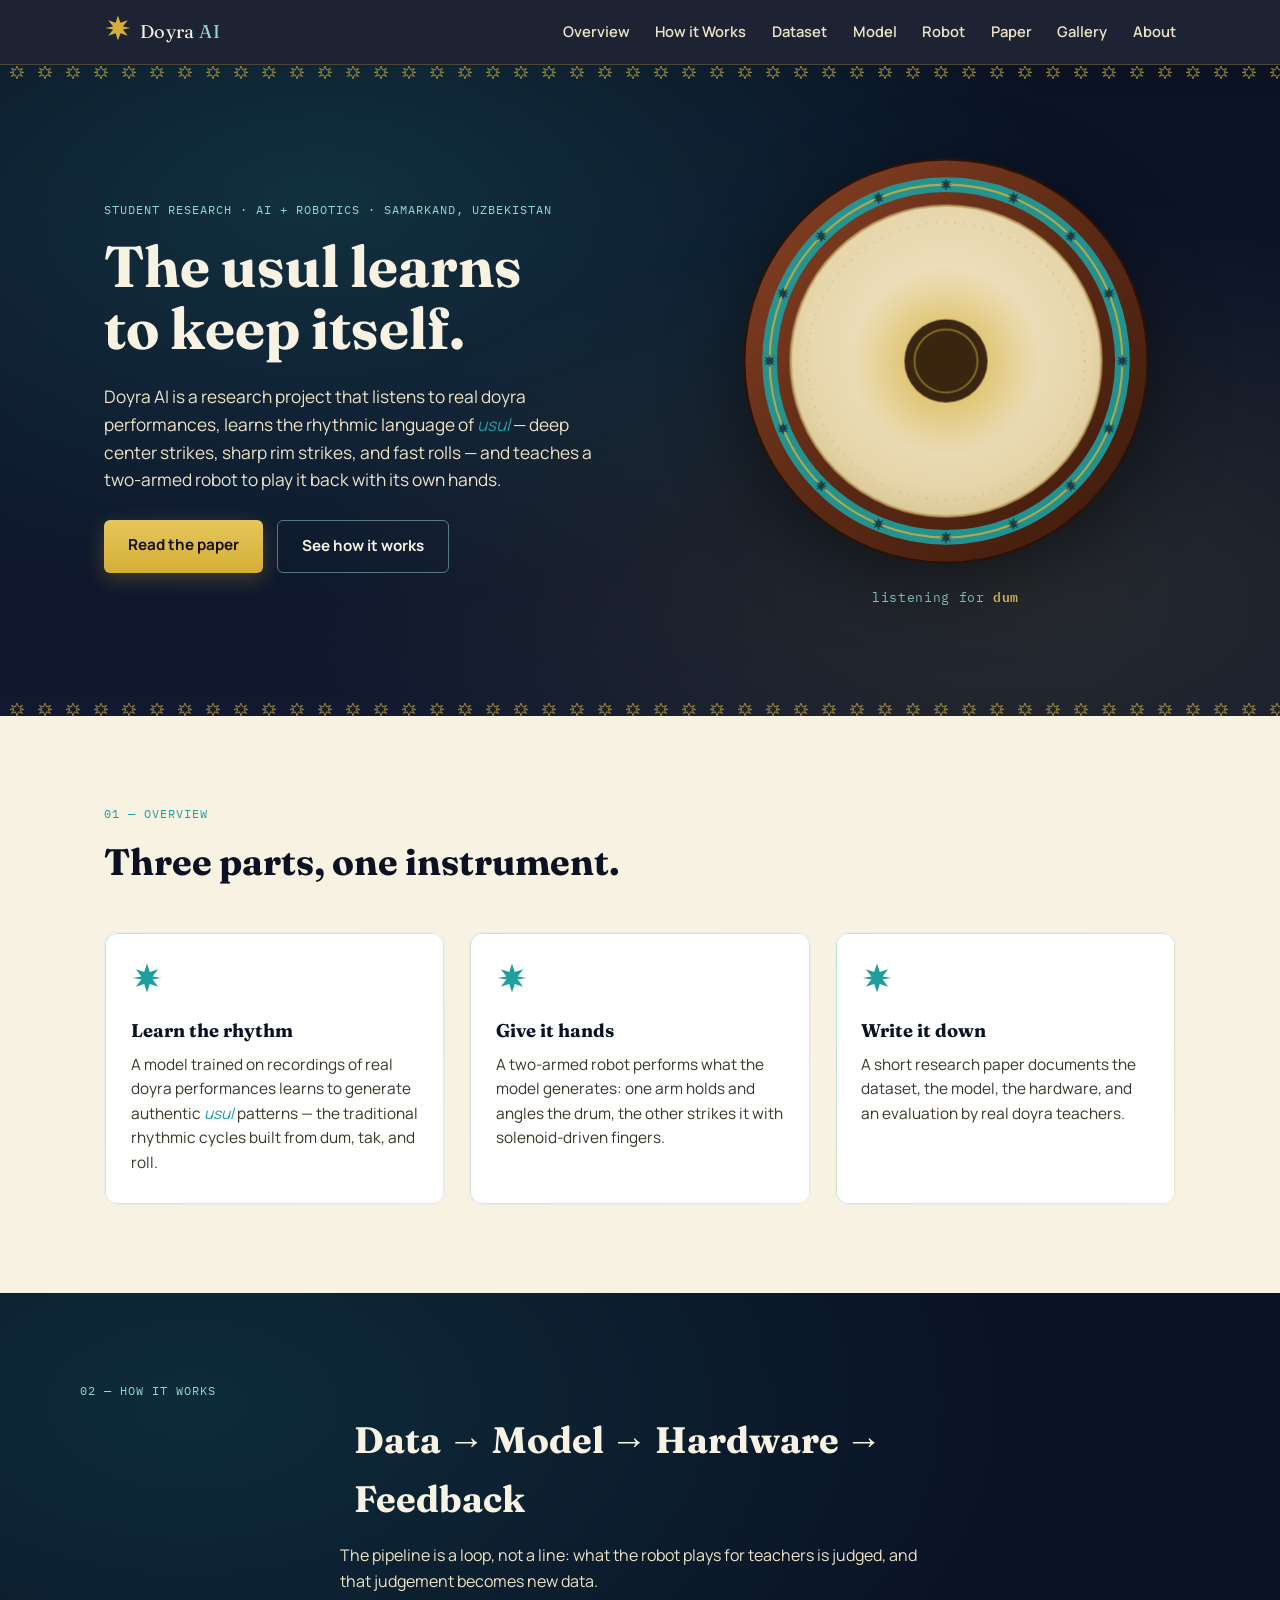
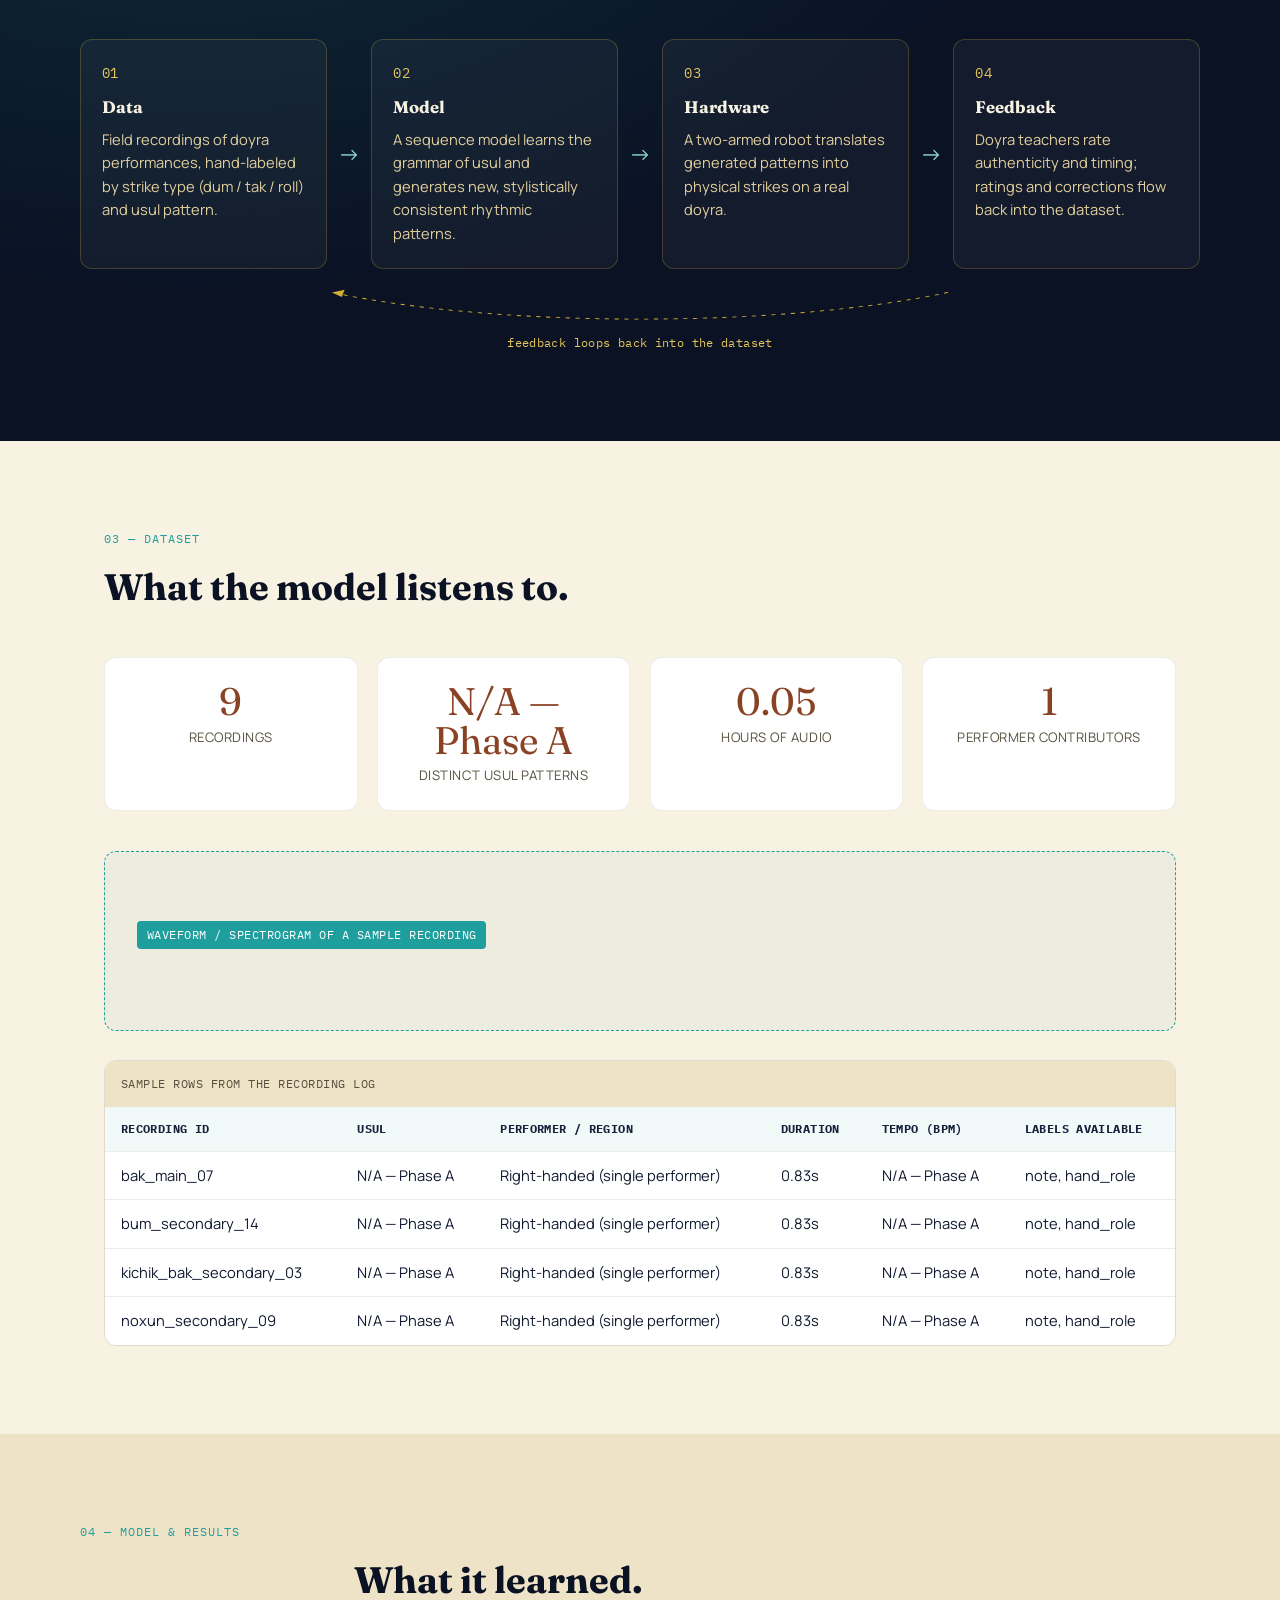
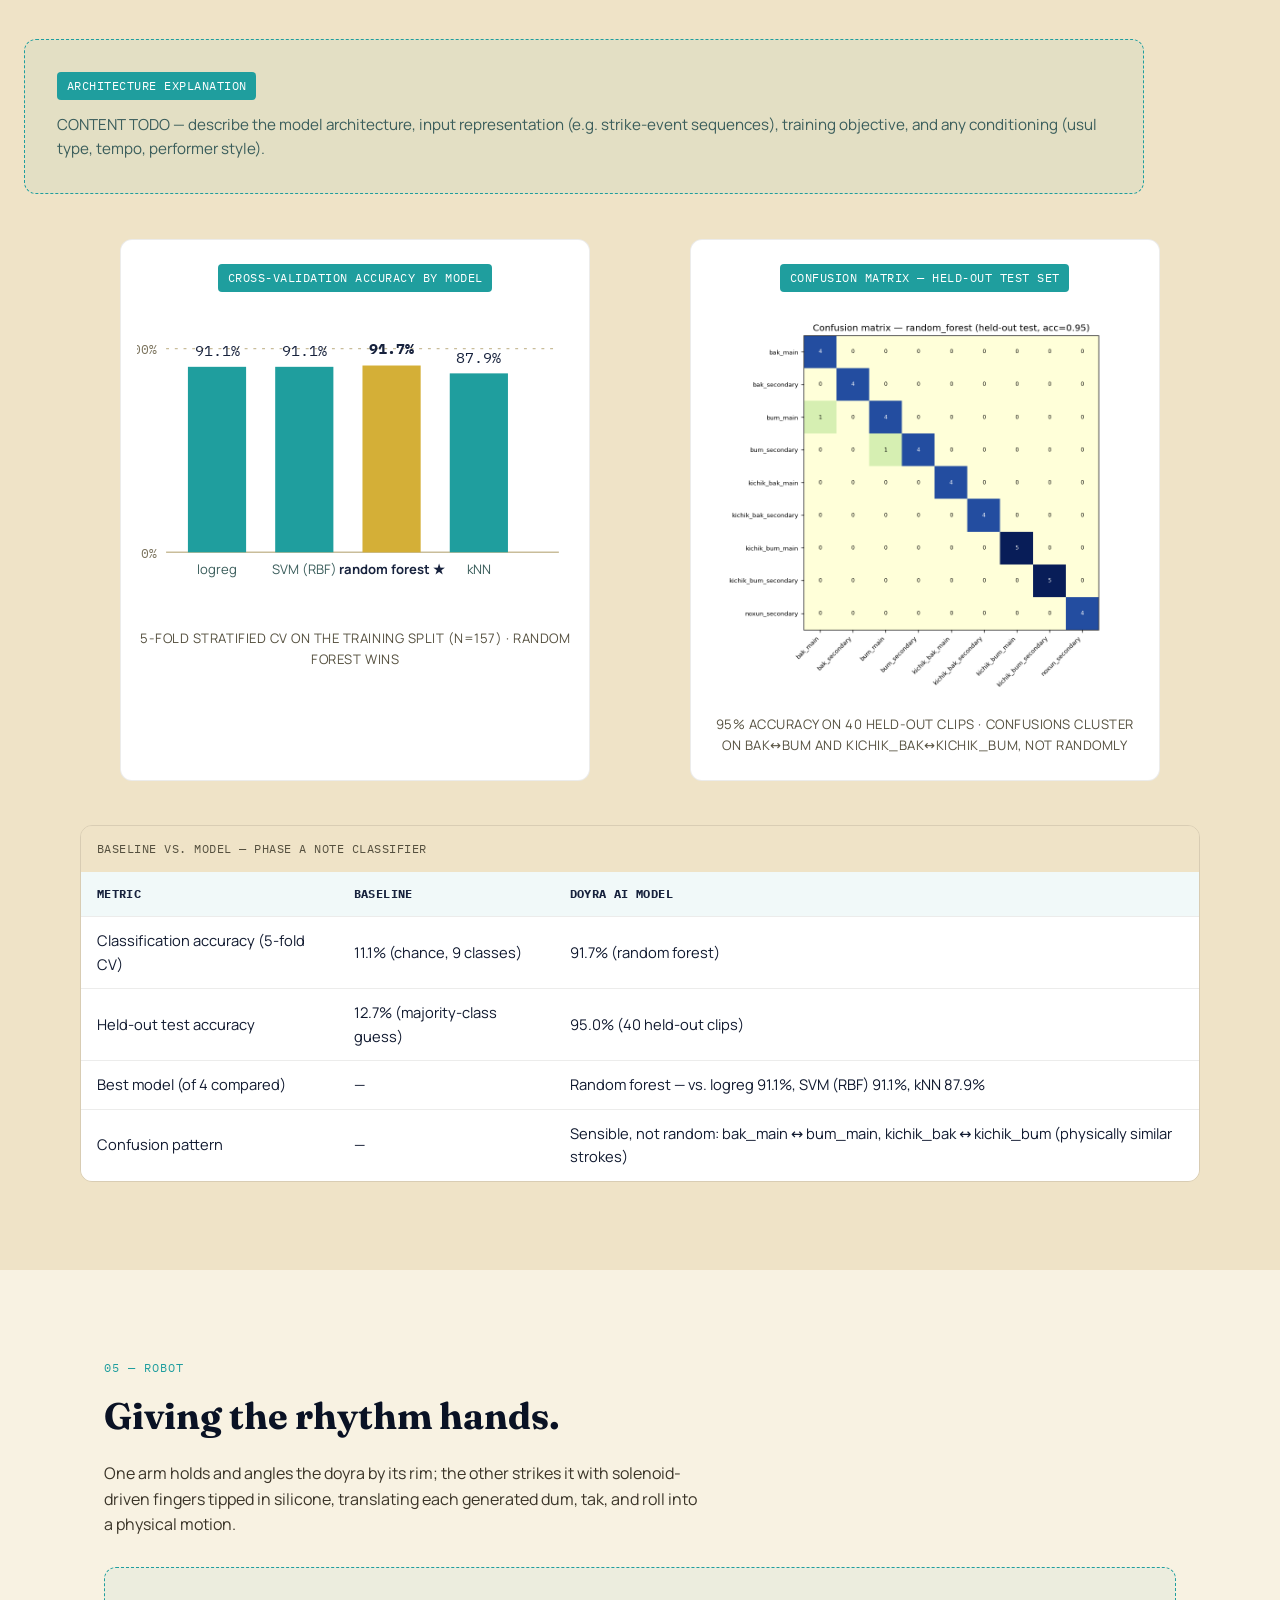
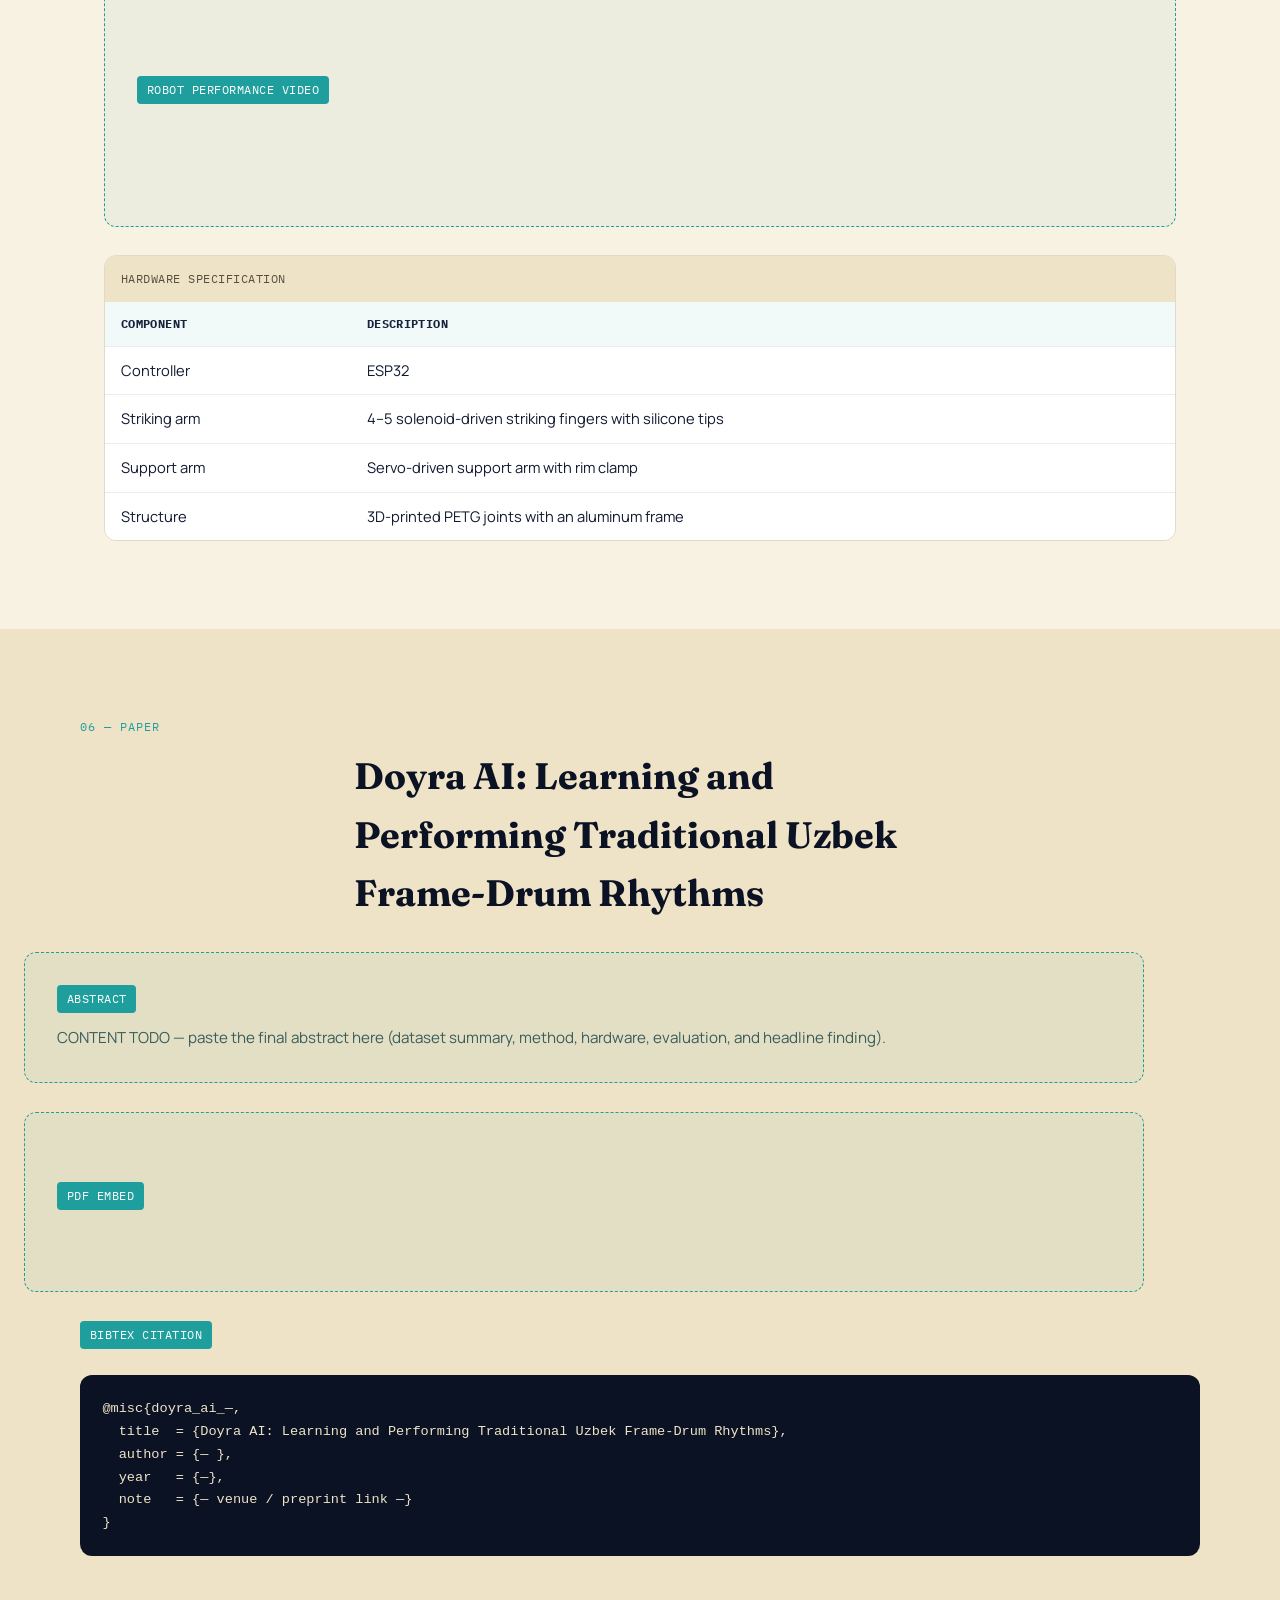
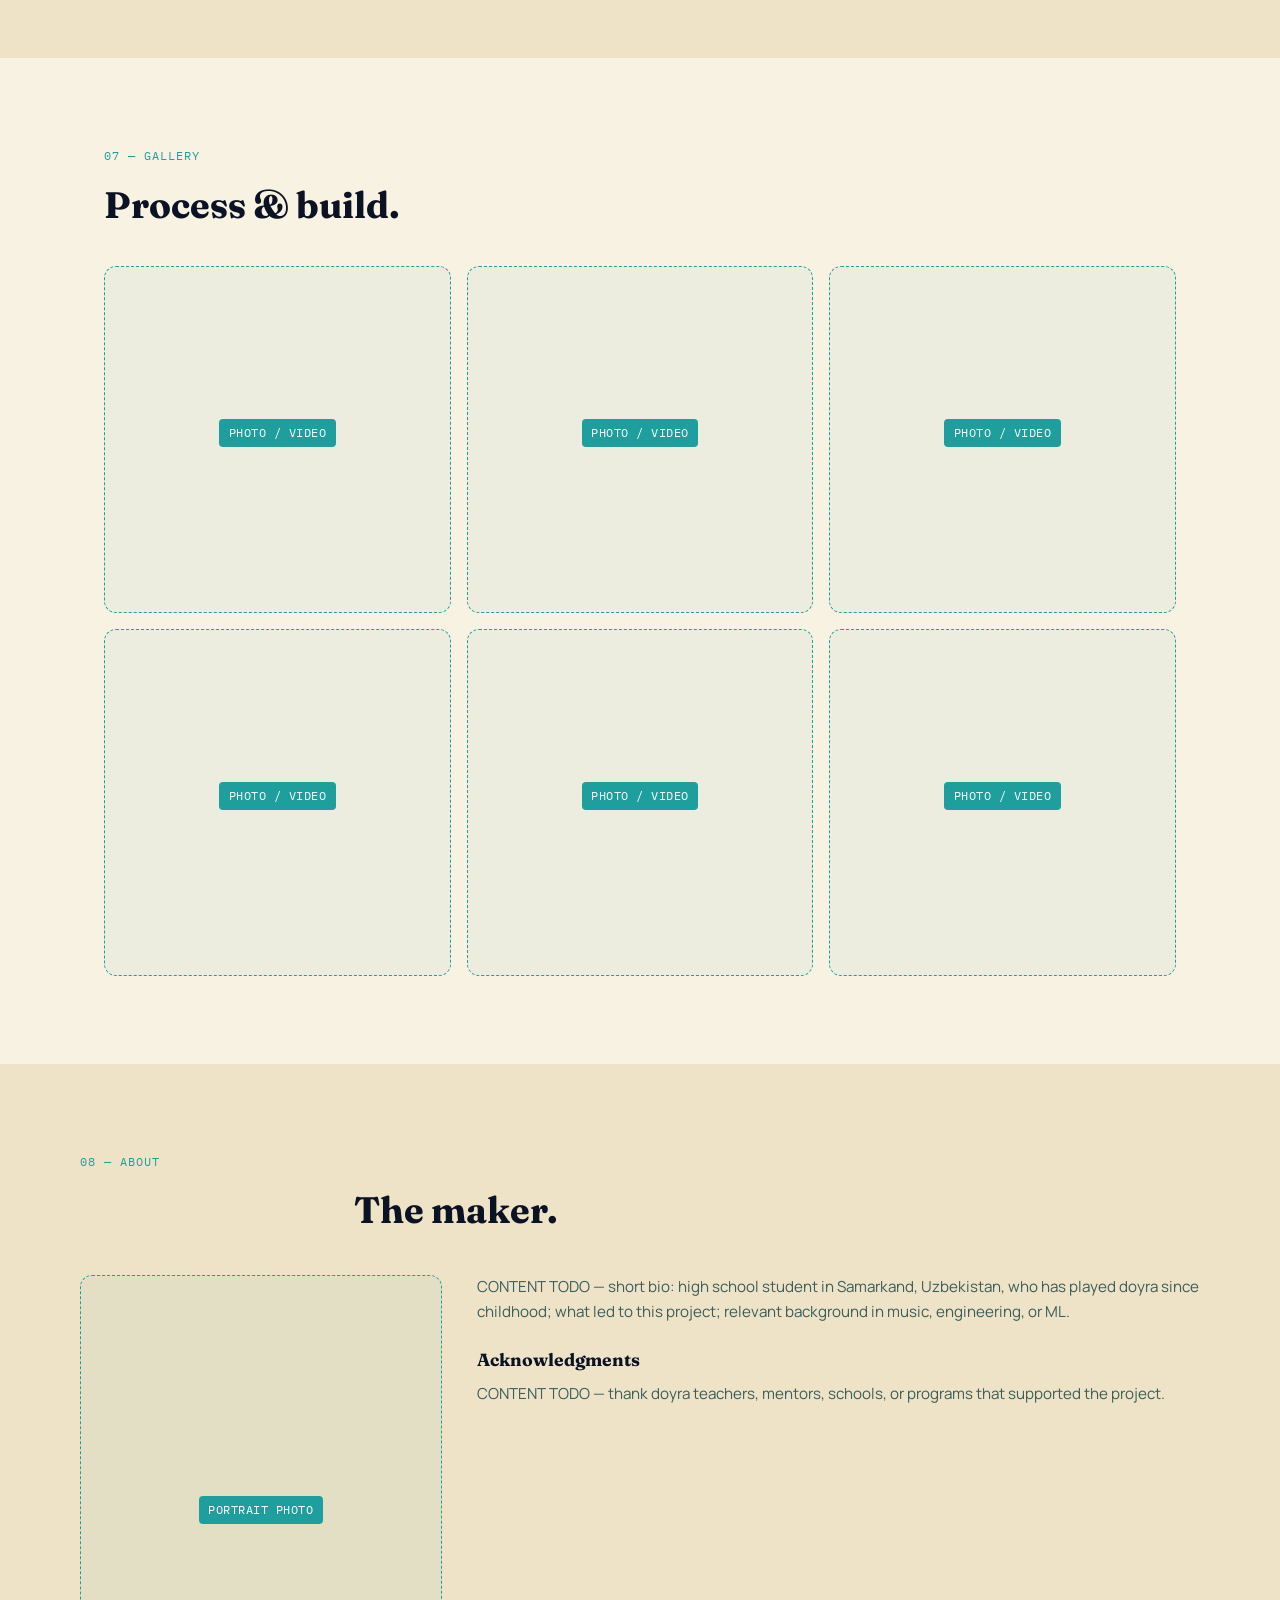
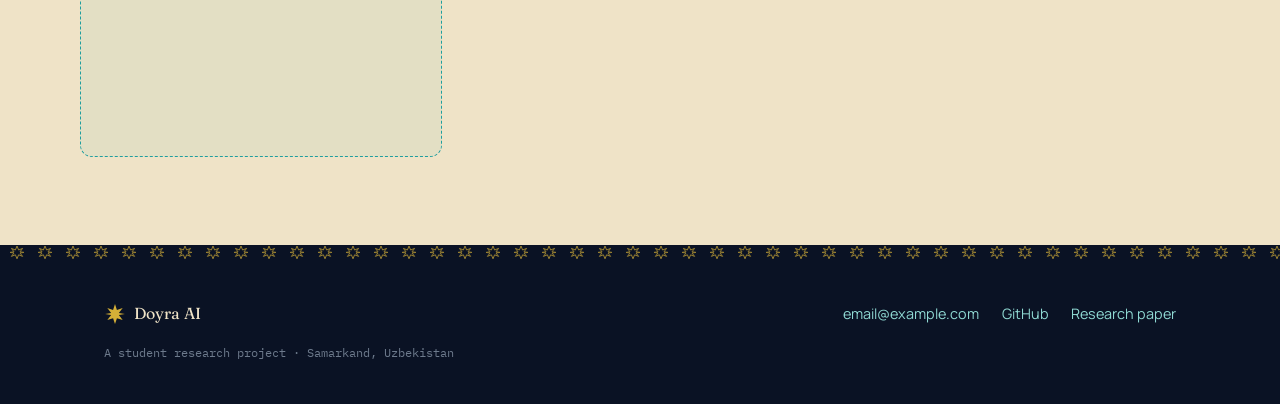
==== doyra-ai-site/index.html @ 79870bc4 "Initial commit: Phase A dataset and model" ====
<!DOCTYPE html>
<html lang="en">
<head>
<meta charset="UTF-8">
<meta name="viewport" content="width=device-width, initial-scale=1.0">
<title>Doyra AI — Learning, Performing, and Documenting the Usul</title>
<meta name="description" content="Doyra AI: a student research project teaching a machine to generate authentic Uzbek doyra rhythms, and a two-armed robot to perform them.">

<link rel="preconnect" href="https://fonts.googleapis.com">
<link rel="preconnect" href="https://fonts.gstatic.com" crossorigin>
<link href="https://fonts.googleapis.com/css2?family=Fraunces:ital,opsz,wght@0,9..144,400;0,9..144,500;0,9..144,600;0,9..144,700;1,9..144,500&family=Manrope:wght@400;500;600;700;800&family=IBM+Plex+Mono:wght@400;500&display=swap" rel="stylesheet">

<link rel="stylesheet" href="style.css">
</head>
<body>

<!-- ============================== NAV ============================== -->
<header class="site-nav" id="site-nav">
  <div class="nav-inner">
    <a class="nav-brand" href="#top">
      <span class="brand-mark" aria-hidden="true">
        <svg viewBox="0 0 40 40" width="28" height="28">
          <use href="#star-glyph"></use>
        </svg>
      </span>
      <span class="brand-word">Doyra <em>AI</em></span>
    </a>

    <button class="nav-toggle" id="nav-toggle" aria-expanded="false" aria-controls="nav-links" aria-label="Toggle menu">
      <span></span><span></span><span></span>
    </button>

    <nav class="nav-links" id="nav-links">
      <a href="#overview">Overview</a>
      <a href="#pipeline">How it Works</a>
      <a href="#dataset">Dataset</a>
      <a href="#model">Model</a>
      <a href="#robot">Robot</a>
      <a href="#paper">Paper</a>
      <a href="#gallery">Gallery</a>
      <a href="#about">About</a>
    </nav>
  </div>
</header>

<!-- Reusable SVG defs: 8-pointed star glyph used throughout as ornament -->
<svg width="0" height="0" style="position:absolute" aria-hidden="true">
  <defs>
    <g id="star-glyph">
      <path d="M20 2 L23.5 12.5 L34 9 L27 18 L38 20 L27 22 L34 31 L23.5 27.5 L20 38 L16.5 27.5 L6 31 L13 22 L2 20 L13 18 L6 9 L16.5 12.5 Z"/>
    </g>
  </defs>
</svg>

<main id="top">

  <!-- ============================== HERO ============================== -->
  <section class="hero" id="hero">
    <div class="tile-band tile-band--top" aria-hidden="true"></div>
    <div class="hero-inner">
      <div class="hero-copy">
        <p class="eyebrow">Student research · AI + Robotics · Samarkand, Uzbekistan</p>
        <h1 class="hero-title">The usul learns to&nbsp;keep&nbsp;itself.</h1>
        <p class="hero-lede">
          Doyra AI is a research project that listens to real doyra performances,
          learns the rhythmic language of <em>usul</em> — deep center strikes,
          sharp rim strikes, and fast rolls — and teaches a two-armed robot to
          play it back with its own hands.
        </p>
        <div class="hero-ctas">
          <a class="btn btn--gold" href="#paper">Read the paper</a>
          <a class="btn btn--ghost" href="#pipeline">See how it works</a>
        </div>
      </div>

      <div class="hero-visual" aria-hidden="true">
        <!-- ================= SIGNATURE ELEMENT ================= -->
        <!-- Animated top-down doyra: rotating star ring + irregular
             dum-tak-tak heartbeat pulse driven by script.js -->
        <svg id="doyra-svg" viewBox="0 0 400 400" role="img" aria-label="Animated illustration of a doyra drum">
          <defs>
            <radialGradient id="membraneGrad" cx="50%" cy="45%" r="65%">
              <stop offset="0%" stop-color="#f4e9cf"/>
              <stop offset="70%" stop-color="#e7d6ab"/>
              <stop offset="100%" stop-color="#d3bd85"/>
            </radialGradient>
            <linearGradient id="rimGrad" x1="0%" y1="0%" x2="100%" y2="100%">
              <stop offset="0%" stop-color="#8a4224"/>
              <stop offset="50%" stop-color="#5c2a15"/>
              <stop offset="100%" stop-color="#3c1a0c"/>
            </linearGradient>
            <radialGradient id="pulseGrad" cx="50%" cy="50%" r="50%">
              <stop offset="0%" stop-color="#d4af37" stop-opacity="0.95"/>
              <stop offset="100%" stop-color="#d4af37" stop-opacity="0"/>
            </radialGradient>
          </defs>

          <!-- outer wood rim -->
          <circle cx="200" cy="200" r="192" fill="url(#rimGrad)"/>
          <circle cx="200" cy="200" r="192" fill="none" stroke="#2a1208" stroke-width="2"/>

          <!-- rotating ornament ring (8-pointed star tiles) -->
          <g id="ornament-ring" transform-origin="200 200">
            <circle cx="200" cy="200" r="168" fill="none" stroke="#1f9e9e" stroke-width="14" opacity="0.9"/>
            <circle cx="200" cy="200" r="168" fill="none" stroke="#d4af37" stroke-width="2" opacity="0.8"/>
            <g fill="#0f2b3a" opacity="0.85">
              <!-- 16 small stars distributed around the ring, generated by hand-placed rotations -->
              <g id="ring-stars"></g>
            </g>
          </g>

          <!-- parchment membrane -->
          <circle cx="200" cy="200" r="148" fill="url(#membraneGrad)" stroke="#b99a5e" stroke-width="2"/>
          <!-- lacing suggestion -->
          <g stroke="#b99a5e" stroke-width="1.5" opacity="0.55">
            <circle cx="200" cy="200" r="148" fill="none" stroke-dasharray="2 10"/>
            <circle cx="200" cy="200" r="132" fill="none" stroke-dasharray="1 8"/>
          </g>

          <!-- ripple layer: JS appends/animates circles here on strong beats -->
          <g id="ripple-layer"></g>

          <!-- center strike zone ("dum") -->
          <circle id="pulse-glow" cx="200" cy="200" r="60" fill="url(#pulseGrad)"/>
          <circle id="pulse-core" cx="200" cy="200" r="30" fill="#241005" opacity="0.88"/>
          <circle cx="200" cy="200" r="30" fill="none" stroke="#d4af37" stroke-width="1.5" opacity="0.6"/>
        </svg>
        <p class="hero-visual-caption">listening for <span id="beat-label">dum</span></p>
      </div>
    </div>
    <div class="tile-band tile-band--bottom" aria-hidden="true"></div>
  </section>

  <!-- ============================== OVERVIEW ============================== -->
  <section class="section" id="overview">
    <p class="section-eyebrow">01 — Overview</p>
    <h2 class="section-title">Three parts, one instrument.</h2>
    <div class="overview-grid">
      <article class="overview-card">
        <svg class="card-star" viewBox="0 0 40 40" width="32" height="32"><use href="#star-glyph"></use></svg>
        <h3>Learn the rhythm</h3>
        <p>A model trained on recordings of real doyra performances learns to
          generate authentic <em>usul</em> patterns — the traditional rhythmic
          cycles built from dum, tak, and roll.</p>
      </article>
      <article class="overview-card">
        <svg class="card-star" viewBox="0 0 40 40" width="32" height="32"><use href="#star-glyph"></use></svg>
        <h3>Give it hands</h3>
        <p>A two-armed robot performs what the model generates: one arm holds
          and angles the drum, the other strikes it with solenoid-driven
          fingers.</p>
      </article>
      <article class="overview-card">
        <svg class="card-star" viewBox="0 0 40 40" width="32" height="32"><use href="#star-glyph"></use></svg>
        <h3>Write it down</h3>
        <p>A short research paper documents the dataset, the model, the
          hardware, and an evaluation by real doyra teachers.</p>
      </article>
    </div>
  </section>

  <!-- ============================== PIPELINE ============================== -->
  <section class="section section--dark" id="pipeline">
    <p class="section-eyebrow section-eyebrow--light">02 — How it works</p>
    <h2 class="section-title section-title--light">Data → Model → Hardware → Feedback</h2>
    <p class="section-lede section-lede--light">
      The pipeline is a loop, not a line: what the robot plays for teachers
      is judged, and that judgement becomes new data.
    </p>

    <div class="pipeline" role="list">
      <div class="pipeline-step" role="listitem">
        <div class="pipeline-node">01</div>
        <h3>Data</h3>
        <p>Field recordings of doyra performances, hand-labeled by strike
          type (dum / tak / roll) and usul pattern.</p>
      </div>
      <div class="pipeline-arrow" aria-hidden="true">→</div>
      <div class="pipeline-step" role="listitem">
        <div class="pipeline-node">02</div>
        <h3>Model</h3>
        <p>A sequence model learns the grammar of usul and generates new,
          stylistically consistent rhythmic patterns.</p>
      </div>
      <div class="pipeline-arrow" aria-hidden="true">→</div>
      <div class="pipeline-step" role="listitem">
        <div class="pipeline-node">03</div>
        <h3>Hardware</h3>
        <p>A two-armed robot translates generated patterns into physical
          strikes on a real doyra.</p>
      </div>
      <div class="pipeline-arrow" aria-hidden="true">→</div>
      <div class="pipeline-step" role="listitem">
        <div class="pipeline-node">04</div>
        <h3>Feedback</h3>
        <p>Doyra teachers rate authenticity and timing; ratings and
          corrections flow back into the dataset.</p>
      </div>
    </div>
    <div class="pipeline-loop" aria-hidden="true">
      <svg viewBox="0 0 1000 90" preserveAspectRatio="none">
        <path d="M 940 10 C 700 90, 300 90, 60 10" fill="none" stroke="#d4af37" stroke-width="2" stroke-dasharray="6 8"/>
        <polygon points="60,10 78,4 74,20" fill="#d4af37"/>
      </svg>
      <span class="pipeline-loop-label">feedback loops back into the dataset</span>
    </div>
  </section>

  <!-- ============================== DATASET ============================== -->
  <section class="section" id="dataset">
    <p class="section-eyebrow">03 — Dataset</p>
    <h2 class="section-title">What the model listens to.</h2>

    <div class="stat-grid">
      <div class="stat-card">
        <span class="stat-num">9</span>
        <span class="stat-label">recordings</span>
      </div>
      <div class="stat-card">
        <span class="stat-num">N/A — Phase A</span>
        <span class="stat-label">distinct usul patterns</span>
      </div>
      <div class="stat-card">
        <span class="stat-num">0.05</span>
        <span class="stat-label">hours of audio</span>
      </div>
      <div class="stat-card">
        <span class="stat-num">1</span>
        <span class="stat-label">performer contributors</span>
      </div>
    </div>

    <div class="placeholder placeholder--tall">
      <span class="placeholder-label">Waveform / spectrogram of a sample recording</span>
      <!-- CONTENT TODO: drop in a real waveform or spectrogram image/SVG here -->
    </div>

    <div class="table-wrap">
      <table>
        <caption>Sample rows from the recording log</caption>
        <thead>
          <tr>
            <th>Recording ID</th>
            <th>Usul</th>
            <th>Performer / region</th>
            <th>Duration</th>
            <th>Tempo (BPM)</th>
            <th>Labels available</th>
          </tr>
        </thead>
        <tbody id="datasetTableBody">
          <tr><td>bak_main_07</td><td>N/A — Phase A</td><td>Right-handed (single performer)</td><td>0.83s</td><td>N/A — Phase A</td><td>note, hand_role</td></tr>
          <tr><td>bum_secondary_14</td><td>N/A — Phase A</td><td>Right-handed (single performer)</td><td>0.83s</td><td>N/A — Phase A</td><td>note, hand_role</td></tr>
          <tr><td>kichik_bak_secondary_03</td><td>N/A — Phase A</td><td>Right-handed (single performer)</td><td>0.83s</td><td>N/A — Phase A</td><td>note, hand_role</td></tr>
          <tr><td>noxun_secondary_09</td><td>N/A — Phase A</td><td>Right-handed (single performer)</td><td>0.83s</td><td>N/A — Phase A</td><td>note, hand_role</td></tr>
        </tbody>
      </table>
    </div>
  </section>

  <!-- ============================== MODEL & RESULTS ============================== -->
  <section class="section section--tint" id="model">
    <p class="section-eyebrow">04 — Model &amp; Results</p>
    <h2 class="section-title">What it learned.</h2>

    <div class="placeholder">
      <span class="placeholder-label">Architecture explanation</span>
      <p class="placeholder-sub">CONTENT TODO — describe the model architecture, input representation (e.g. strike-event sequences), training objective, and any conditioning (usul type, tempo, performer style).</p>
    </div>

    <div class="chart-grid">
      <figure class="stat-card">
        <span class="placeholder-label">Cross-validation accuracy by model</span>
        <svg viewBox="0 0 300 210" width="100%" role="img" aria-label="Bar chart: 5-fold cross-validation accuracy — logistic regression 91.1%, SVM RBF 91.1%, random forest 91.7%, kNN 87.9%">
          <line x1="20" y1="170" x2="290" y2="170" stroke="#c9bd9a" stroke-width="1"/>
          <line x1="20" y1="30" x2="290" y2="30" stroke="#c9bd9a" stroke-width="1" stroke-dasharray="2 4"/>
          <text x="14" y="174" font-family="IBM Plex Mono, monospace" font-size="9" fill="#7a725c" text-anchor="end">0%</text>
          <text x="14" y="34" font-family="IBM Plex Mono, monospace" font-size="9" fill="#7a725c" text-anchor="end">100%</text>

          <rect x="35" y="42.5" width="40" height="127.5" fill="#1f9e9e"/>
          <text x="55" y="35" font-family="IBM Plex Mono, monospace" font-size="10" fill="#17223d" text-anchor="middle">91.1%</text>
          <text x="55" y="185" font-family="Manrope, sans-serif" font-size="9" fill="#3a5d5b" text-anchor="middle">logreg</text>

          <rect x="95" y="42.5" width="40" height="127.5" fill="#1f9e9e"/>
          <text x="115" y="35" font-family="IBM Plex Mono, monospace" font-size="10" fill="#17223d" text-anchor="middle">91.1%</text>
          <text x="115" y="185" font-family="Manrope, sans-serif" font-size="9" fill="#3a5d5b" text-anchor="middle">SVM (RBF)</text>

          <rect x="155" y="41.6" width="40" height="128.4" fill="#d4af37"/>
          <text x="175" y="34" font-family="IBM Plex Mono, monospace" font-size="10" font-weight="700" fill="#17223d" text-anchor="middle">91.7%</text>
          <text x="175" y="185" font-family="Manrope, sans-serif" font-size="9" font-weight="700" fill="#17223d" text-anchor="middle">random forest ★</text>

          <rect x="215" y="47.0" width="40" height="123.0" fill="#1f9e9e"/>
          <text x="235" y="40" font-family="IBM Plex Mono, monospace" font-size="10" fill="#17223d" text-anchor="middle">87.9%</text>
          <text x="235" y="185" font-family="Manrope, sans-serif" font-size="9" fill="#3a5d5b" text-anchor="middle">kNN</text>
        </svg>
        <figcaption class="stat-label" style="margin-top:0.6rem;">5-fold stratified CV on the training split (n=157) · random forest wins</figcaption>
      </figure>
      <figure class="stat-card">
        <span class="placeholder-label">Confusion matrix — held-out test set</span>
        <img src="assets/confusion_matrix.png" alt="Confusion matrix for the random forest classifier across all 9 note/hand-role classes" style="max-width:100%; height:auto; border-radius: var(--radius-sm); margin-top:0.6rem;">
        <figcaption class="stat-label" style="margin-top:0.6rem;">95% accuracy on 40 held-out clips · confusions cluster on bak↔bum and kichik_bak↔kichik_bum, not randomly</figcaption>
      </figure>
    </div>

    <div class="table-wrap">
      <table>
        <caption>Baseline vs. model — Phase A note classifier</caption>
        <thead>
          <tr>
            <th>Metric</th>
            <th>Baseline</th>
            <th>Doyra AI model</th>
          </tr>
        </thead>
        <tbody>
          <tr><td>Classification accuracy (5-fold CV)</td><td>11.1% (chance, 9 classes)</td><td>91.7% (random forest)</td></tr>
          <tr><td>Held-out test accuracy</td><td>12.7% (majority-class guess)</td><td>95.0% (40 held-out clips)</td></tr>
          <tr><td>Best model (of 4 compared)</td><td>—</td><td>Random forest — vs. logreg 91.1%, SVM (RBF) 91.1%, kNN 87.9%</td></tr>
          <tr><td>Confusion pattern</td><td>—</td><td>Sensible, not random: bak_main ↔ bum_main, kichik_bak ↔ kichik_bum (physically similar strokes)</td></tr>
        </tbody>
      </table>
    </div>
  </section>

  <!-- ============================== ROBOT ============================== -->
  <section class="section" id="robot">
    <p class="section-eyebrow">05 — Robot</p>
    <h2 class="section-title">Giving the rhythm hands.</h2>
    <p class="section-lede">
      One arm holds and angles the doyra by its rim; the other strikes it
      with solenoid-driven fingers tipped in silicone, translating each
      generated dum, tak, and roll into a physical motion.
    </p>

    <div class="placeholder placeholder--video">
      <span class="placeholder-label">Robot performance video</span>
      <!-- CONTENT TODO: embed real video here, e.g. <video controls src="..."></video> -->
    </div>

    <div class="table-wrap">
      <table>
        <caption>Hardware specification</caption>
        <thead>
          <tr>
            <th>Component</th>
            <th>Description</th>
          </tr>
        </thead>
        <tbody>
          <tr><td>Controller</td><td>ESP32</td></tr>
          <tr><td>Striking arm</td><td>4–5 solenoid-driven striking fingers with silicone tips</td></tr>
          <tr><td>Support arm</td><td>Servo-driven support arm with rim clamp</td></tr>
          <tr><td>Structure</td><td>3D-printed PETG joints with an aluminum frame</td></tr>
          <!-- CONTENT TODO: add rows for power supply, sensors, firmware/timing details, etc. as the build is finalized -->
        </tbody>
      </table>
    </div>
  </section>

  <!-- ============================== PAPER ============================== -->
  <section class="section section--tint" id="paper">
    <p class="section-eyebrow">06 — Paper</p>
    <!-- CONTENT TODO: confirm final paper title -->
    <h2 class="section-title">Doyra AI: Learning and Performing Traditional Uzbek Frame-Drum Rhythms</h2>

    <div class="placeholder">
      <span class="placeholder-label">Abstract</span>
      <p class="placeholder-sub">CONTENT TODO — paste the final abstract here (dataset summary, method, hardware, evaluation, and headline finding).</p>
    </div>

    <div class="placeholder placeholder--tall">
      <span class="placeholder-label">PDF embed</span>
      <!-- CONTENT TODO: replace with e.g. <embed src="paper.pdf" type="application/pdf" width="100%" height="600"> -->
    </div>

    <div class="bibtex-block">
      <span class="placeholder-label">BibTeX citation</span>
      <pre><code>@misc{doyra_ai_—,
  title  = {Doyra AI: Learning and Performing Traditional Uzbek Frame-Drum Rhythms},
  author = {— },
  year   = {—},
  note   = {— venue / preprint link —}
}</code></pre>
      <!-- CONTENT TODO: fill in author, year, and venue once finalized -->
    </div>
  </section>

  <!-- ============================== GALLERY ============================== -->
  <section class="section" id="gallery">
    <p class="section-eyebrow">07 — Gallery</p>
    <h2 class="section-title">Process &amp; build.</h2>
    <div class="gallery-grid">
      <!-- CONTENT TODO: replace each tile below with a real photo or video -->
      <div class="placeholder placeholder--square"><span class="placeholder-label">Photo / video</span></div>
      <div class="placeholder placeholder--square"><span class="placeholder-label">Photo / video</span></div>
      <div class="placeholder placeholder--square"><span class="placeholder-label">Photo / video</span></div>
      <div class="placeholder placeholder--square"><span class="placeholder-label">Photo / video</span></div>
      <div class="placeholder placeholder--square"><span class="placeholder-label">Photo / video</span></div>
      <div class="placeholder placeholder--square"><span class="placeholder-label">Photo / video</span></div>
    </div>
  </section>

  <!-- ============================== ABOUT ============================== -->
  <section class="section section--tint" id="about">
    <p class="section-eyebrow">08 — About</p>
    <h2 class="section-title">The maker.</h2>
    <div class="about-grid">
      <div class="placeholder placeholder--portrait">
        <span class="placeholder-label">Portrait photo</span>
      </div>
      <div class="about-copy">
        <p class="placeholder-sub">CONTENT TODO — short bio: high school student in Samarkand, Uzbekistan, who has played doyra since childhood; what led to this project; relevant background in music, engineering, or ML.</p>
        <h3>Acknowledgments</h3>
        <p class="placeholder-sub">CONTENT TODO — thank doyra teachers, mentors, schools, or programs that supported the project.</p>
      </div>
    </div>
  </section>

</main>

<!-- ============================== FOOTER ============================== -->
<footer class="site-footer">
  <div class="tile-band tile-band--top" aria-hidden="true"></div>
  <div class="footer-inner">
    <div class="footer-brand">
      <svg viewBox="0 0 40 40" width="22" height="22" aria-hidden="true"><use href="#star-glyph"></use></svg>
      <span>Doyra AI</span>
    </div>
    <!-- CONTENT TODO: replace footer links with real contact info -->
    <div class="footer-links">
      <a href="#">email@example.com</a>
      <a href="#">GitHub</a>
      <a href="#">Research paper</a>
    </div>
    <p class="footer-note">A student research project · Samarkand, Uzbekistan</p>
  </div>
</footer>

<script src="script.js"></script>
</body>
</html>
---- doyra-ai-site/style.css ----
/* ============================================================================
   DOYRA AI — style.css
   Palette + motifs are drawn from Samarkand tilework, not a generic template:
     --indigo   deep night-sky indigo, primary background
     --turquoise  Registan tilework blue-green, primary accent
     --gold      gilt ornament, secondary accent / CTAs
     --parchment doyra membrane tone, light surface + body text on dark
     --brick     drum wood, used sparingly
   Type: Fraunces (characterful serif, headings) + Manrope (geometric sans,
   body) + IBM Plex Mono (data / labels / captions).
   ============================================================================ */

:root {
  --indigo-950: #0a1224;
  --indigo-900: #10192f;
  --indigo-800: #17223d;
  --indigo-700: #22314f;

  --turquoise-600: #1f9e9e;
  --turquoise-500: #2bb6b0;
  --turquoise-300: #8fd9d3;

  --gold-500: #d4af37;
  --gold-400: #e6c65c;
  --gold-200: #f3e2ab;

  --parchment-100: #f8f2e2;
  --parchment-200: #efe3c7;
  --parchment-300: #e2cf9e;

  --brick-600: #8a4224;
  --brick-700: #5c2a15;

  --ink-900: #14100a;

  --font-display: "Fraunces", ui-serif, Georgia, serif;
  --font-body: "Manrope", ui-sans-serif, system-ui, sans-serif;
  --font-mono: "IBM Plex Mono", ui-monospace, monospace;

  --radius-sm: 6px;
  --radius-md: 12px;
  --container: 1120px;

  --ease: cubic-bezier(.22, .68, 0, 1);
}

/* -------------------------------- reset -------------------------------- */
*, *::before, *::after { box-sizing: border-box; }
html { scroll-behavior: smooth; }
@media (prefers-reduced-motion: reduce) {
  html { scroll-behavior: auto; }
  *, *::before, *::after {
    animation-duration: 0.001ms !important;
    animation-iteration-count: 1 !important;
    transition-duration: 0.001ms !important;
    scroll-behavior: auto !important;
  }
}

body {
  margin: 0;
  background: var(--parchment-100);
  color: var(--indigo-900);
  font-family: var(--font-body);
  font-size: 16px;
  line-height: 1.6;
  -webkit-font-smoothing: antialiased;
}

h1, h2, h3 { font-family: var(--font-display); margin: 0 0 .4em; color: var(--indigo-950); }
p { margin: 0 0 1em; }
em { font-style: italic; color: var(--turquoise-600); }
a { color: inherit; }

::selection { background: var(--gold-400); color: var(--ink-900); }

:focus-visible {
  outline: 2px solid var(--gold-500);
  outline-offset: 3px;
}

/* ---------------------------- tile ornament band ------------------------ */
/* An 8-pointed-star tile motif, built as a small repeating SVG background,
   used as a thin decorative seam between hero/footer and the page. */
.tile-band {
  height: 14px;
  width: 100%;
  background-image: url("data:image/svg+xml,%3Csvg xmlns='http://www.w3.org/2000/svg' width='28' height='14' viewBox='0 0 28 14'%3E%3Cg fill='none' stroke='%23d4af37' stroke-width='1'%3E%3Cpath d='M7 1 L8.6 5 L12.6 3.4 L10 6.8 L14 7.4 L10 8 L12.6 11.4 L8.6 9.8 L7 13.8 L5.4 9.8 L1.4 11.4 L4 8 L0 7.4 L4 6.8 L1.4 3.4 L5.4 5 Z'/%3E%3C/g%3E%3C/svg%3E");
  background-repeat: repeat-x;
  background-position: center;
  opacity: 0.7;
}

/* ================================= NAV =================================== */
.site-nav {
  position: sticky;
  top: 0;
  z-index: 100;
  background: rgba(10, 18, 36, 0.92);
  backdrop-filter: blur(8px);
  border-bottom: 1px solid rgba(212, 175, 55, 0.25);
}
.nav-inner {
  max-width: var(--container);
  margin: 0 auto;
  padding: 0.9rem 1.5rem;
  display: flex;
  align-items: center;
  justify-content: space-between;
}
.nav-brand {
  display: flex;
  align-items: center;
  gap: 0.5rem;
  text-decoration: none;
  color: var(--parchment-100);
}
.brand-mark svg use { fill: var(--gold-500); }
.brand-word { font-family: var(--font-display); font-size: 1.15rem; letter-spacing: 0.02em; }
.brand-word em { font-style: normal; color: var(--turquoise-300); }

.nav-links {
  display: flex;
  gap: 1.6rem;
  font-family: var(--font-body);
  font-weight: 600;
  font-size: 0.92rem;
}
.nav-links a {
  text-decoration: none;
  color: var(--parchment-200);
  position: relative;
  padding: 0.25rem 0;
}
.nav-links a::after {
  content: "";
  position: absolute;
  left: 0; right: 100%;
  bottom: -2px;
  height: 2px;
  background: var(--gold-500);
  transition: right 0.25s var(--ease);
}
.nav-links a:hover::after { right: 0; }

.nav-toggle {
  display: none;
  flex-direction: column;
  justify-content: space-between;
  width: 26px;
  height: 18px;
  background: none;
  border: none;
  cursor: pointer;
  padding: 0;
}
.nav-toggle span {
  display: block;
  height: 2px;
  background: var(--gold-500);
  border-radius: 2px;
}

@media (max-width: 840px) {
  .nav-toggle { display: flex; }
  .nav-links {
    position: absolute;
    top: 100%; left: 0; right: 0;
    flex-direction: column;
    gap: 0;
    background: var(--indigo-950);
    border-bottom: 1px solid rgba(212,175,55,0.25);
    max-height: 0;
    overflow: hidden;
    transition: max-height 0.3s var(--ease);
  }
  .nav-links.is-open { max-height: 420px; }
  .nav-links a { padding: 0.9rem 1.5rem; border-bottom: 1px solid rgba(255,255,255,0.06); }
}

/* ================================= HERO =================================== */
.hero {
  background:
    radial-gradient(ellipse at 25% 20%, rgba(43,182,176,0.18), transparent 55%),
    radial-gradient(ellipse at 80% 80%, rgba(212,175,55,0.12), transparent 50%),
    linear-gradient(180deg, var(--indigo-950), var(--indigo-900));
  color: var(--parchment-100);
  overflow: hidden;
}
.hero-inner {
  max-width: var(--container);
  margin: 0 auto;
  padding: 4.5rem 1.5rem 5rem;
  display: grid;
  grid-template-columns: 1.1fr 0.9fr;
  gap: 3rem;
  align-items: center;
}
.eyebrow {
  font-family: var(--font-mono);
  font-size: 0.78rem;
  letter-spacing: 0.08em;
  text-transform: uppercase;
  color: var(--turquoise-300);
  margin-bottom: 1rem;
}
.hero-title {
  font-size: clamp(2.4rem, 4.6vw, 3.6rem);
  line-height: 1.08;
  color: var(--parchment-100);
  max-width: 12ch;
}
.hero-lede {
  font-size: 1.08rem;
  max-width: 46ch;
  color: var(--parchment-200);
}
.hero-ctas { display: flex; gap: 0.9rem; flex-wrap: wrap; margin-top: 1.6rem; }

.btn {
  display: inline-block;
  padding: 0.85rem 1.5rem;
  border-radius: var(--radius-sm);
  font-weight: 700;
  font-size: 0.95rem;
  text-decoration: none;
  transition: transform 0.2s var(--ease), box-shadow 0.2s var(--ease);
}
.btn:hover { transform: translateY(-2px); }
.btn--gold {
  background: linear-gradient(180deg, var(--gold-400), var(--gold-500));
  color: var(--ink-900);
  box-shadow: 0 6px 20px rgba(212,175,55,0.25);
}
.btn--ghost {
  border: 1.5px solid rgba(143,217,211,0.5);
  color: var(--parchment-100);
}
.btn--ghost:hover { border-color: var(--turquoise-300); }

.hero-visual { position: relative; display: flex; flex-direction: column; align-items: center; }
#doyra-svg { width: min(420px, 100%); height: auto; filter: drop-shadow(0 20px 40px rgba(0,0,0,0.45)); }
.hero-visual-caption {
  font-family: var(--font-mono);
  font-size: 0.8rem;
  color: var(--turquoise-300);
  letter-spacing: 0.05em;
  margin-top: 1rem;
}
#beat-label { color: var(--gold-400); font-weight: 600; }

#ornament-ring { transition: none; }
@media (prefers-reduced-motion: no-preference) {
  #ornament-ring.spin { animation: spin 60s linear infinite; }
}
@keyframes spin { to { transform: rotate(360deg); } }

#pulse-core, #pulse-glow { transform-box: fill-box; transform-origin: center; }

.ripple {
  fill: none;
  stroke: var(--turquoise-300);
  stroke-width: 2;
  opacity: 0.55;
  transform-box: fill-box;
  transform-origin: center;
}

/* ============================== SECTIONS ================================= */
.section {
  max-width: var(--container);
  margin: 0 auto;
  padding: 5.5rem 1.5rem;
}
.section--tint { background: var(--parchment-200); }
.section--tint, .section--dark { max-width: none; }
.section--tint > * , .section--dark > * { max-width: var(--container); margin-left: auto; margin-right: auto; }
.section--tint { padding: 5.5rem 1.5rem; }

.section--dark {
  background:
    radial-gradient(ellipse at 15% 15%, rgba(31,158,158,0.18), transparent 55%),
    var(--indigo-950);
  padding: 5.5rem 1.5rem;
  color: var(--parchment-100);
}

.section-eyebrow {
  font-family: var(--font-mono);
  font-size: 0.78rem;
  letter-spacing: 0.08em;
  text-transform: uppercase;
  color: var(--turquoise-600);
  margin-bottom: 0.6rem;
}
.section-eyebrow--light { color: var(--turquoise-300); }
.section-title { font-size: clamp(1.7rem, 3vw, 2.3rem); max-width: 22ch; }
.section-title--light { color: var(--parchment-100); }
.section-lede { max-width: 60ch; color: #3a3428; }
.section-lede--light { color: var(--parchment-200); max-width: 60ch; }

/* reveal-on-scroll (progressive enhancement, see script.js) */
.reveal { opacity: 0; transform: translateY(18px); transition: opacity 0.6s var(--ease), transform 0.6s var(--ease); }
.reveal.is-visible { opacity: 1; transform: translateY(0); }
@media (prefers-reduced-motion: reduce) {
  .reveal { opacity: 1; transform: none; transition: none; }
}

/* ------------------------------ overview -------------------------------- */
.overview-grid {
  display: grid;
  grid-template-columns: repeat(3, 1fr);
  gap: 1.5rem;
  margin-top: 2.5rem;
}
.overview-card {
  background: #fff;
  border: 1px solid rgba(20,16,10,0.08);
  border-radius: var(--radius-md);
  padding: 1.8rem 1.6rem;
  position: relative;
}
.overview-card::before {
  content: "";
  position: absolute;
  inset: 0;
  border-radius: var(--radius-md);
  padding: 1px;
  background: linear-gradient(135deg, rgba(31,158,158,0.3), rgba(212,175,55,0.3));
  -webkit-mask: linear-gradient(#000 0 0) content-box, linear-gradient(#000 0 0);
  -webkit-mask-composite: xor;
  mask-composite: exclude;
  pointer-events: none;
}
.card-star { margin-bottom: 0.9rem; }
.card-star use { fill: var(--turquoise-600); }
.overview-card h3 { font-size: 1.15rem; }
.overview-card p { font-size: 0.96rem; color: #3a3428; margin: 0; }

@media (max-width: 780px) {
  .overview-grid { grid-template-columns: 1fr; }
  .hero-inner { grid-template-columns: 1fr; padding-top: 3rem; }
  .hero-visual { order: -1; }
}

/* ------------------------------- pipeline -------------------------------- */
.pipeline {
  margin-top: 2.8rem;
  display: flex;
  align-items: stretch;
  gap: 0.5rem;
  flex-wrap: wrap;
}
.pipeline-step {
  flex: 1 1 200px;
  background: rgba(255,255,255,0.04);
  border: 1px solid rgba(212,175,55,0.25);
  border-radius: var(--radius-md);
  padding: 1.4rem 1.3rem;
}
.pipeline-node {
  font-family: var(--font-mono);
  color: var(--gold-400);
  font-size: 0.85rem;
  margin-bottom: 0.6rem;
  letter-spacing: 0.05em;
}
.pipeline-step h3 { color: var(--parchment-100); font-size: 1.05rem; }
.pipeline-step p { color: var(--parchment-300); font-size: 0.92rem; margin: 0; }
.pipeline-arrow {
  display: flex;
  align-items: center;
  justify-content: center;
  color: var(--turquoise-300);
  font-size: 1.4rem;
  flex: 0 0 auto;
  padding: 0 0.2rem;
}
@media (max-width: 900px) {
  .pipeline { flex-direction: column; }
  .pipeline-arrow { transform: rotate(90deg); padding: 0.2rem 0; }
}
.pipeline-loop {
  margin-top: 1.2rem;
  display: flex;
  flex-direction: column;
  align-items: center;
  gap: 0.3rem;
}
.pipeline-loop svg { width: 100%; max-width: 700px; height: 40px; }
.pipeline-loop-label {
  font-family: var(--font-mono);
  font-size: 0.78rem;
  color: var(--gold-400);
  letter-spacing: 0.03em;
}

/* ------------------------------ stat cards -------------------------------- */
.stat-grid {
  display: grid;
  grid-template-columns: repeat(4, 1fr);
  gap: 1.2rem;
  margin: 2.5rem 0;
}
.stat-card {
  background: #fff;
  border: 1px solid rgba(20,16,10,0.08);
  border-radius: var(--radius-md);
  padding: 1.5rem 1rem;
  text-align: center;
}
.stat-num {
  display: block;
  font-family: var(--font-display);
  font-size: 2.4rem;
  color: var(--brick-600);
  line-height: 1;
}
.stat-label {
  display: block;
  margin-top: 0.4rem;
  font-size: 0.82rem;
  color: #55503f;
  text-transform: uppercase;
  letter-spacing: 0.04em;
}
@media (max-width: 700px) { .stat-grid { grid-template-columns: repeat(2, 1fr); } }

/* ------------------------------ placeholders ------------------------------ */
.placeholder {
  border: 1.5px dashed var(--turquoise-600);
  border-radius: var(--radius-md);
  background: rgba(31,158,158,0.05);
  padding: 2rem;
  margin: 1.8rem 0;
  color: #3a5d5b;
}
.placeholder-label {
  display: inline-block;
  font-family: var(--font-mono);
  font-size: 0.78rem;
  letter-spacing: 0.04em;
  text-transform: uppercase;
  background: var(--turquoise-600);
  color: #fff;
  padding: 0.25rem 0.6rem;
  border-radius: 4px;
  margin-bottom: 0.8rem;
}
.placeholder-sub { font-size: 0.95rem; color: #3a5d5b; margin: 0; }
.placeholder--tall { min-height: 180px; display: flex; flex-direction: column; justify-content: center; align-items: flex-start; }
.placeholder--chart { min-height: 220px; display: flex; flex-direction: column; justify-content: center; align-items: flex-start; }
.placeholder--video { min-height: 260px; display: flex; flex-direction: column; justify-content: center; align-items: flex-start; }
.placeholder--square { aspect-ratio: 1 / 1; display: flex; align-items: center; justify-content: center; margin: 0; }
.placeholder--portrait { aspect-ratio: 3 / 4; display: flex; align-items: center; justify-content: center; margin: 0; }

.chart-grid { display: grid; grid-template-columns: 1fr 1fr; gap: 1.2rem; }
@media (max-width: 700px) { .chart-grid { grid-template-columns: 1fr; } }

/* -------------------------------- tables ---------------------------------- */
.table-wrap { overflow-x: auto; margin-top: 1.8rem; border-radius: var(--radius-md); border: 1px solid rgba(20,16,10,0.1); }
table { width: 100%; border-collapse: collapse; font-size: 0.92rem; background: #fff; }
caption { text-align: left; font-family: var(--font-mono); font-size: 0.78rem; text-transform: uppercase; letter-spacing: 0.04em; padding: 0.8rem 1rem; color: #55503f; background: var(--parchment-200); }
th, td { padding: 0.75rem 1rem; text-align: left; border-bottom: 1px solid rgba(20,16,10,0.08); }
th { font-family: var(--font-mono); font-size: 0.78rem; text-transform: uppercase; letter-spacing: 0.03em; color: var(--indigo-800); background: rgba(31,158,158,0.06); }
tbody tr:last-child td { border-bottom: none; }
tbody tr:hover { background: rgba(212,175,55,0.06); }

/* -------------------------------- gallery ---------------------------------- */
.gallery-grid { display: grid; grid-template-columns: repeat(3, 1fr); gap: 1rem; margin-top: 2rem; }
@media (max-width: 780px) { .gallery-grid { grid-template-columns: repeat(2, 1fr); } }

/* --------------------------------- bibtex ---------------------------------- */
.bibtex-block { margin-top: 1.8rem; }
.bibtex-block pre {
  background: var(--indigo-950);
  color: var(--parchment-200);
  border-radius: var(--radius-md);
  padding: 1.4rem;
  overflow-x: auto;
  font-family: var(--font-mono);
  font-size: 0.85rem;
  line-height: 1.6;
}

/* --------------------------------- about ------------------------------------ */
.about-grid {
  display: grid;
  grid-template-columns: 0.8fr 1.6fr;
  gap: 2.2rem;
  margin-top: 2.2rem;
  align-items: start;
}
@media (max-width: 720px) { .about-grid { grid-template-columns: 1fr; } }
.about-copy h3 { margin-top: 1.4rem; font-size: 1.1rem; }

/* ================================ FOOTER ==================================== */
.site-footer { background: var(--indigo-950); color: var(--parchment-200); }
.footer-inner {
  max-width: var(--container);
  margin: 0 auto;
  padding: 2.6rem 1.5rem 3rem;
  display: flex;
  flex-wrap: wrap;
  align-items: center;
  justify-content: space-between;
  gap: 1rem;
}
.footer-brand { display: flex; align-items: center; gap: 0.5rem; font-family: var(--font-display); }
.footer-brand svg use { fill: var(--gold-500); }
.footer-links { display: flex; gap: 1.4rem; font-size: 0.9rem; }
.footer-links a { text-decoration: none; color: var(--turquoise-300); }
.footer-links a:hover { color: var(--gold-400); }
.footer-note { width: 100%; font-family: var(--font-mono); font-size: 0.76rem; color: #6d7a8c; margin: 0; }
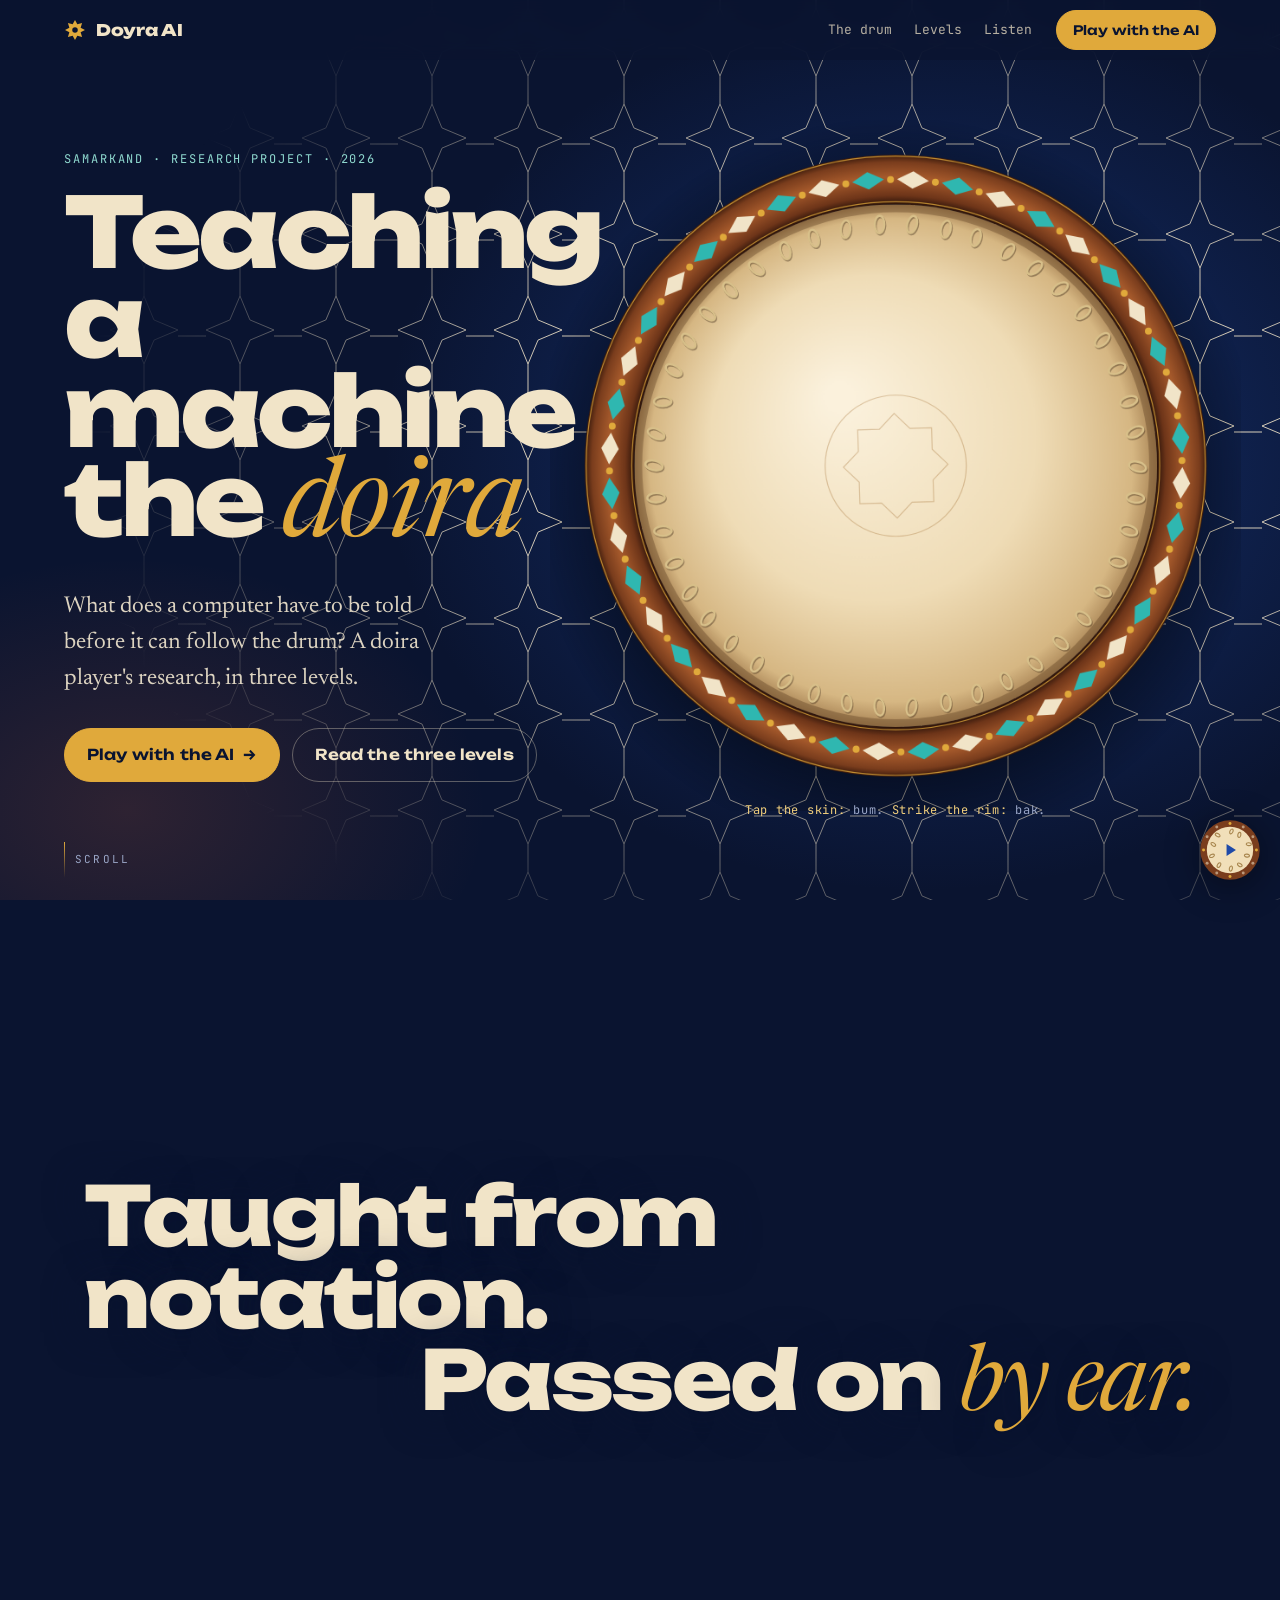
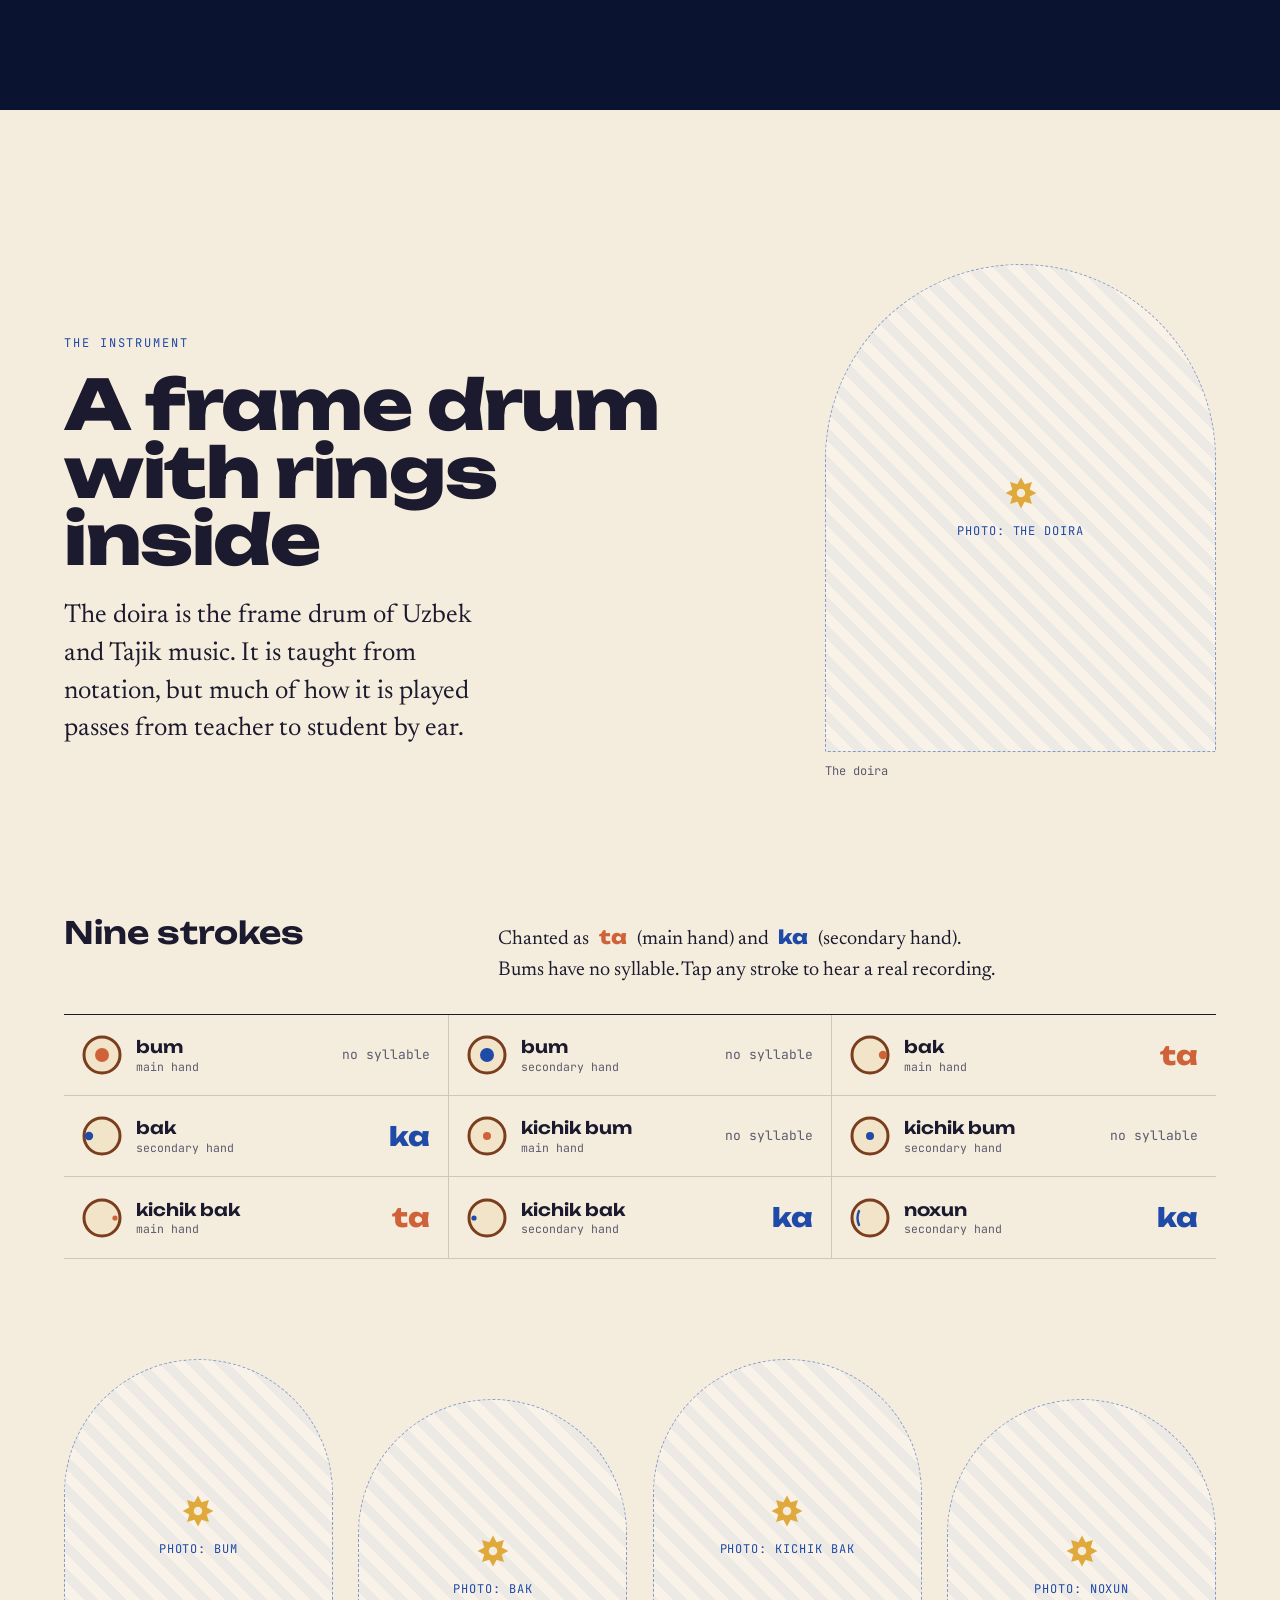
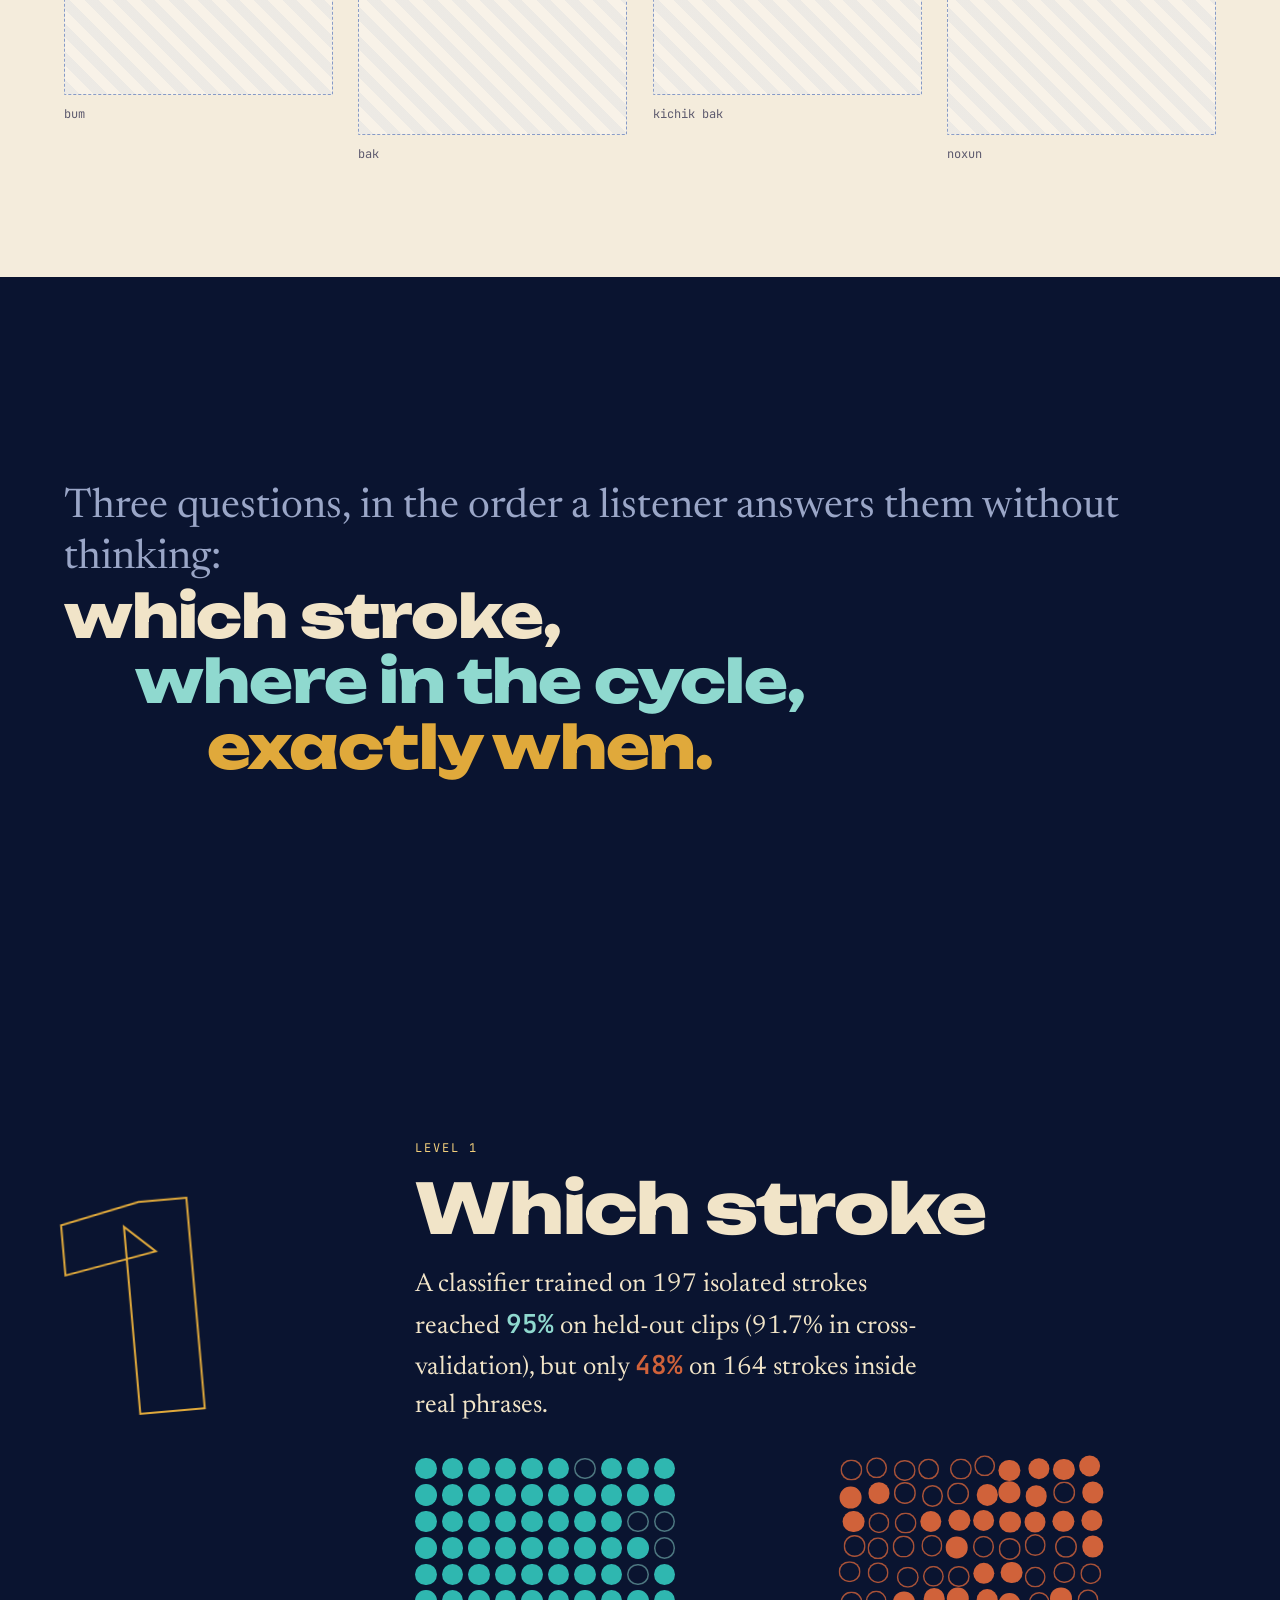
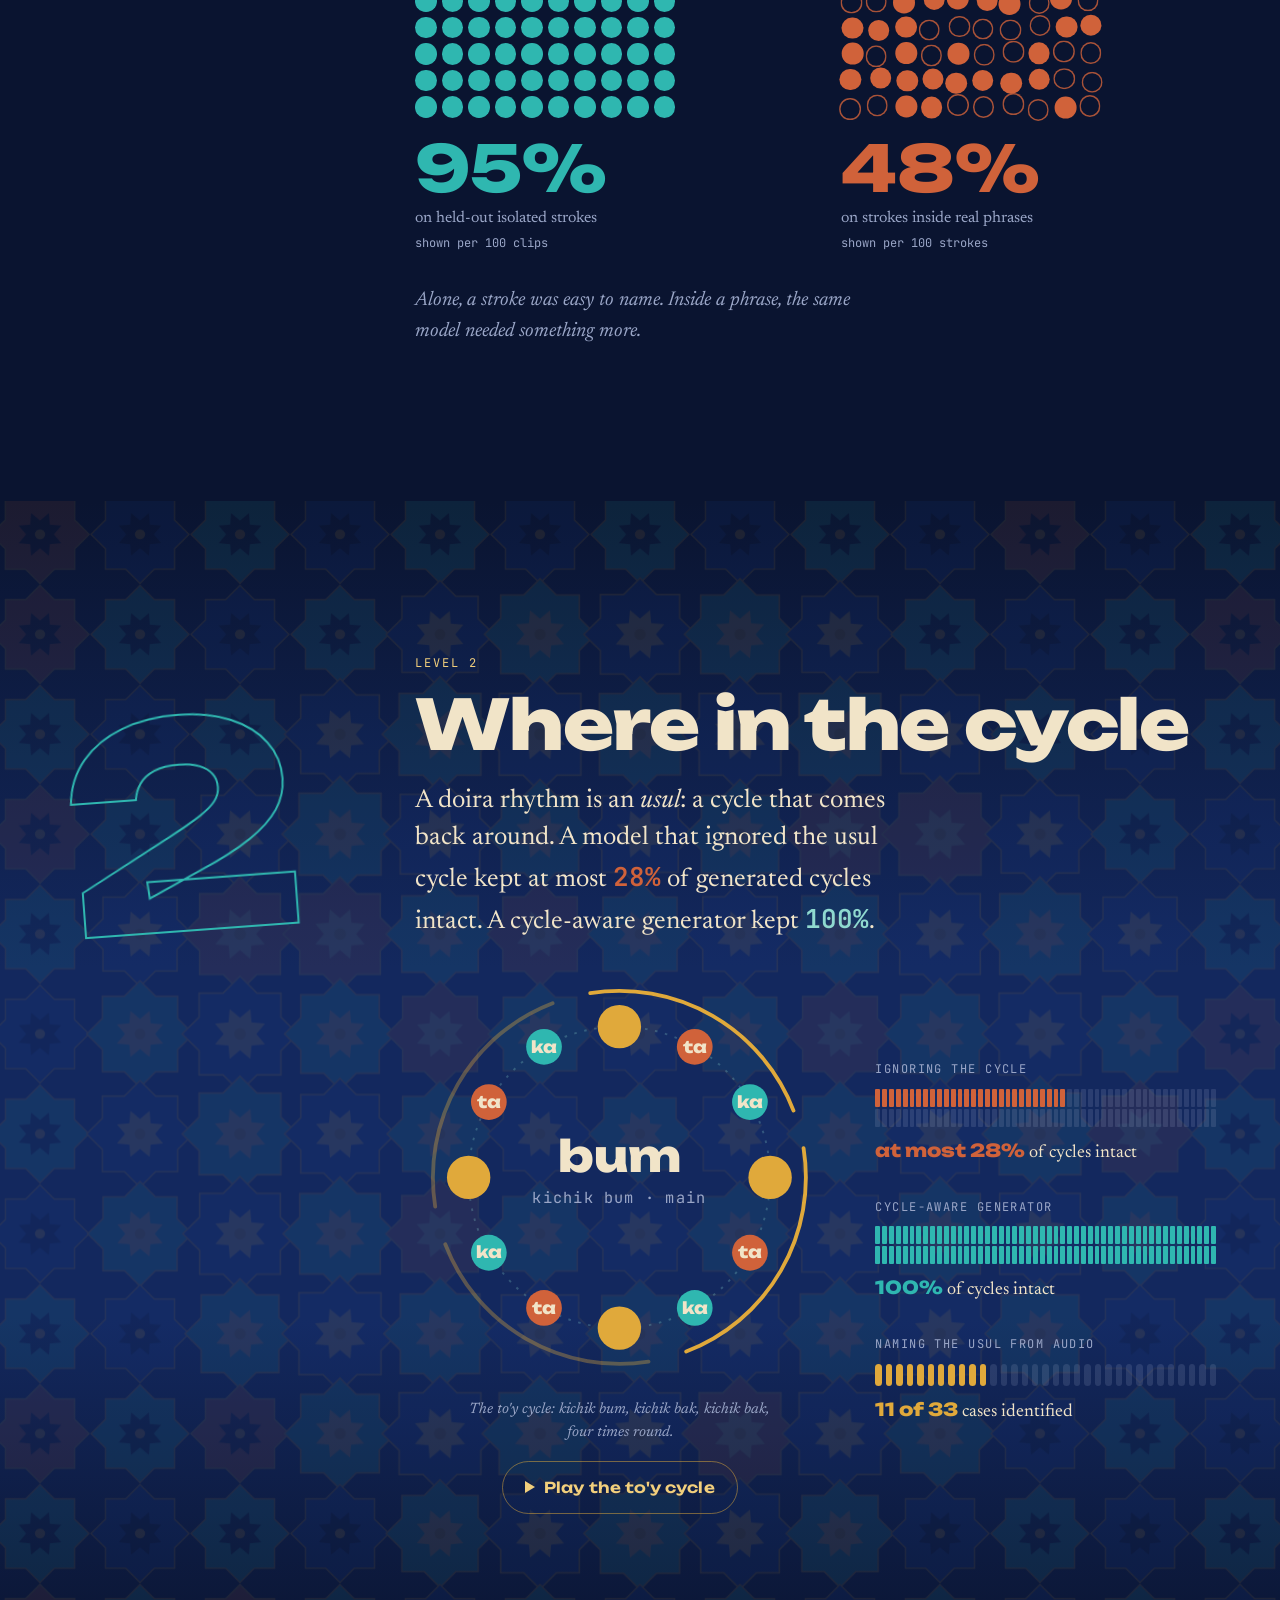
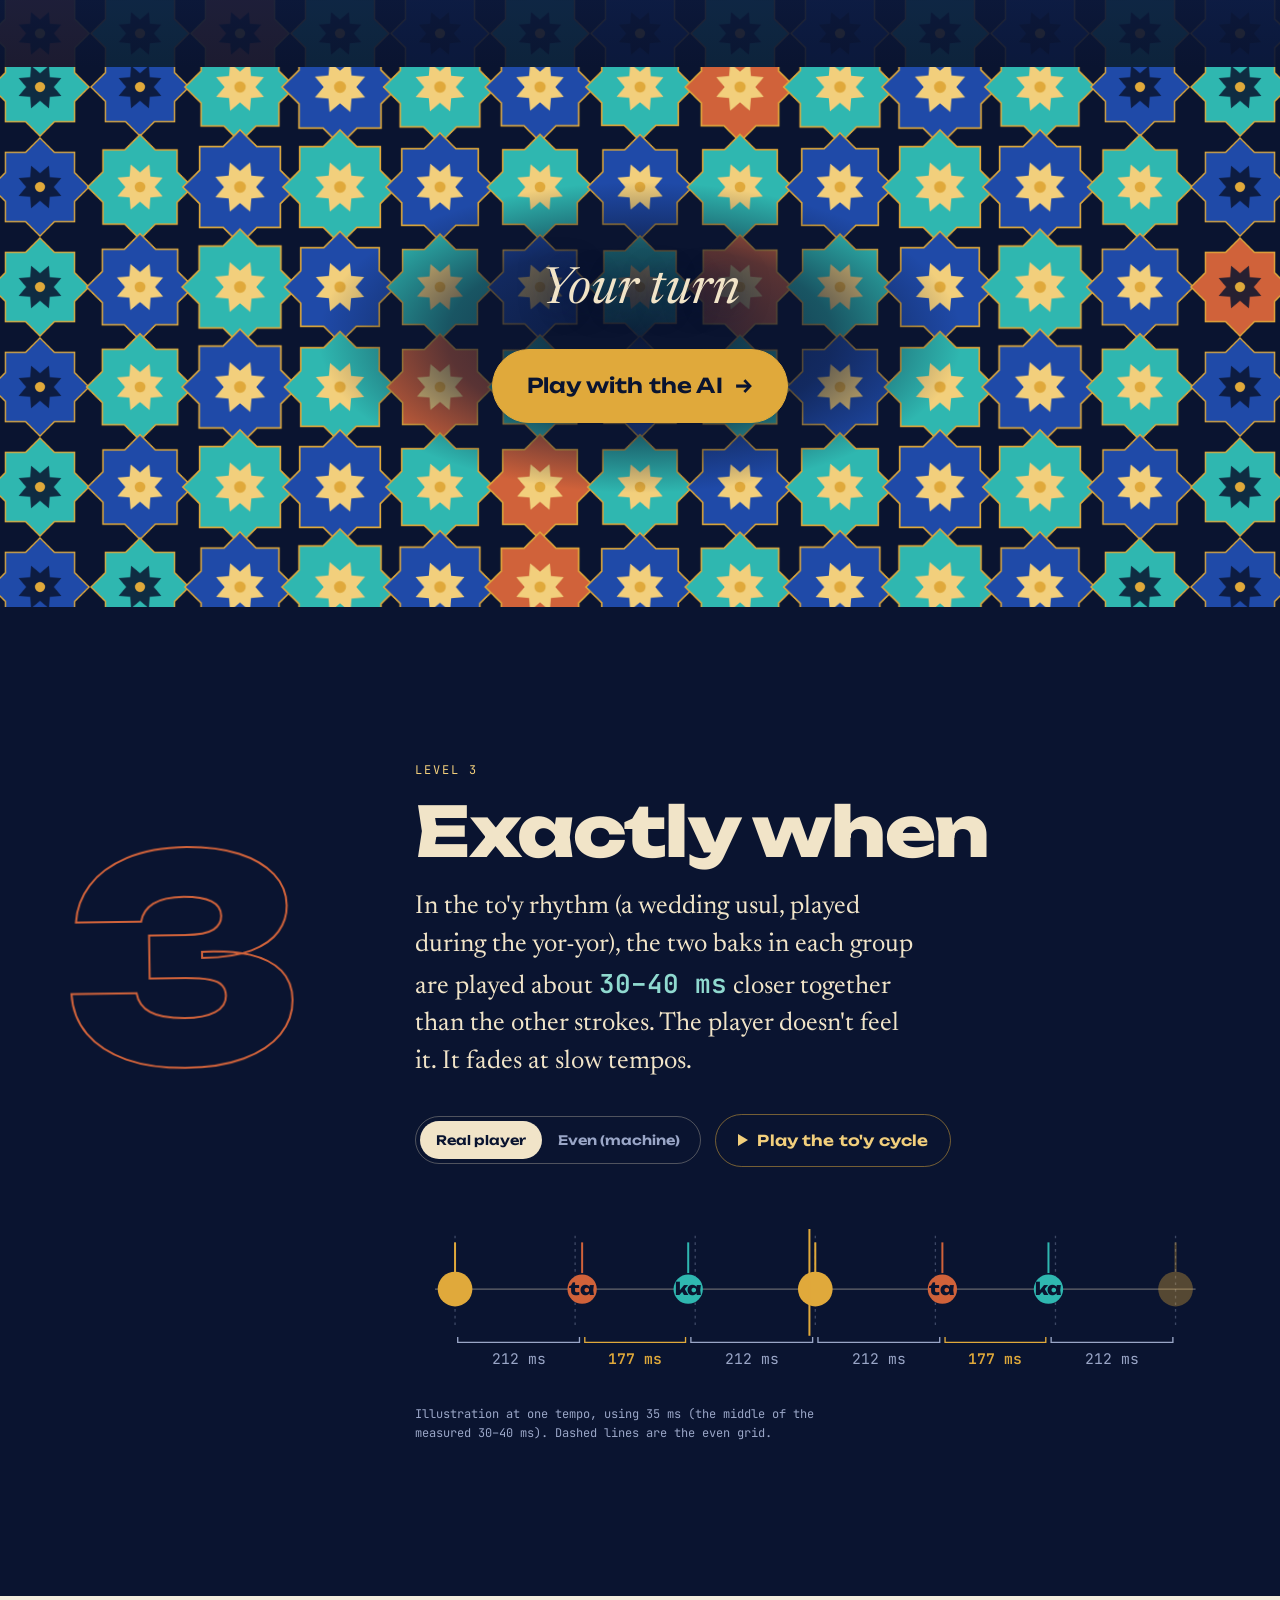
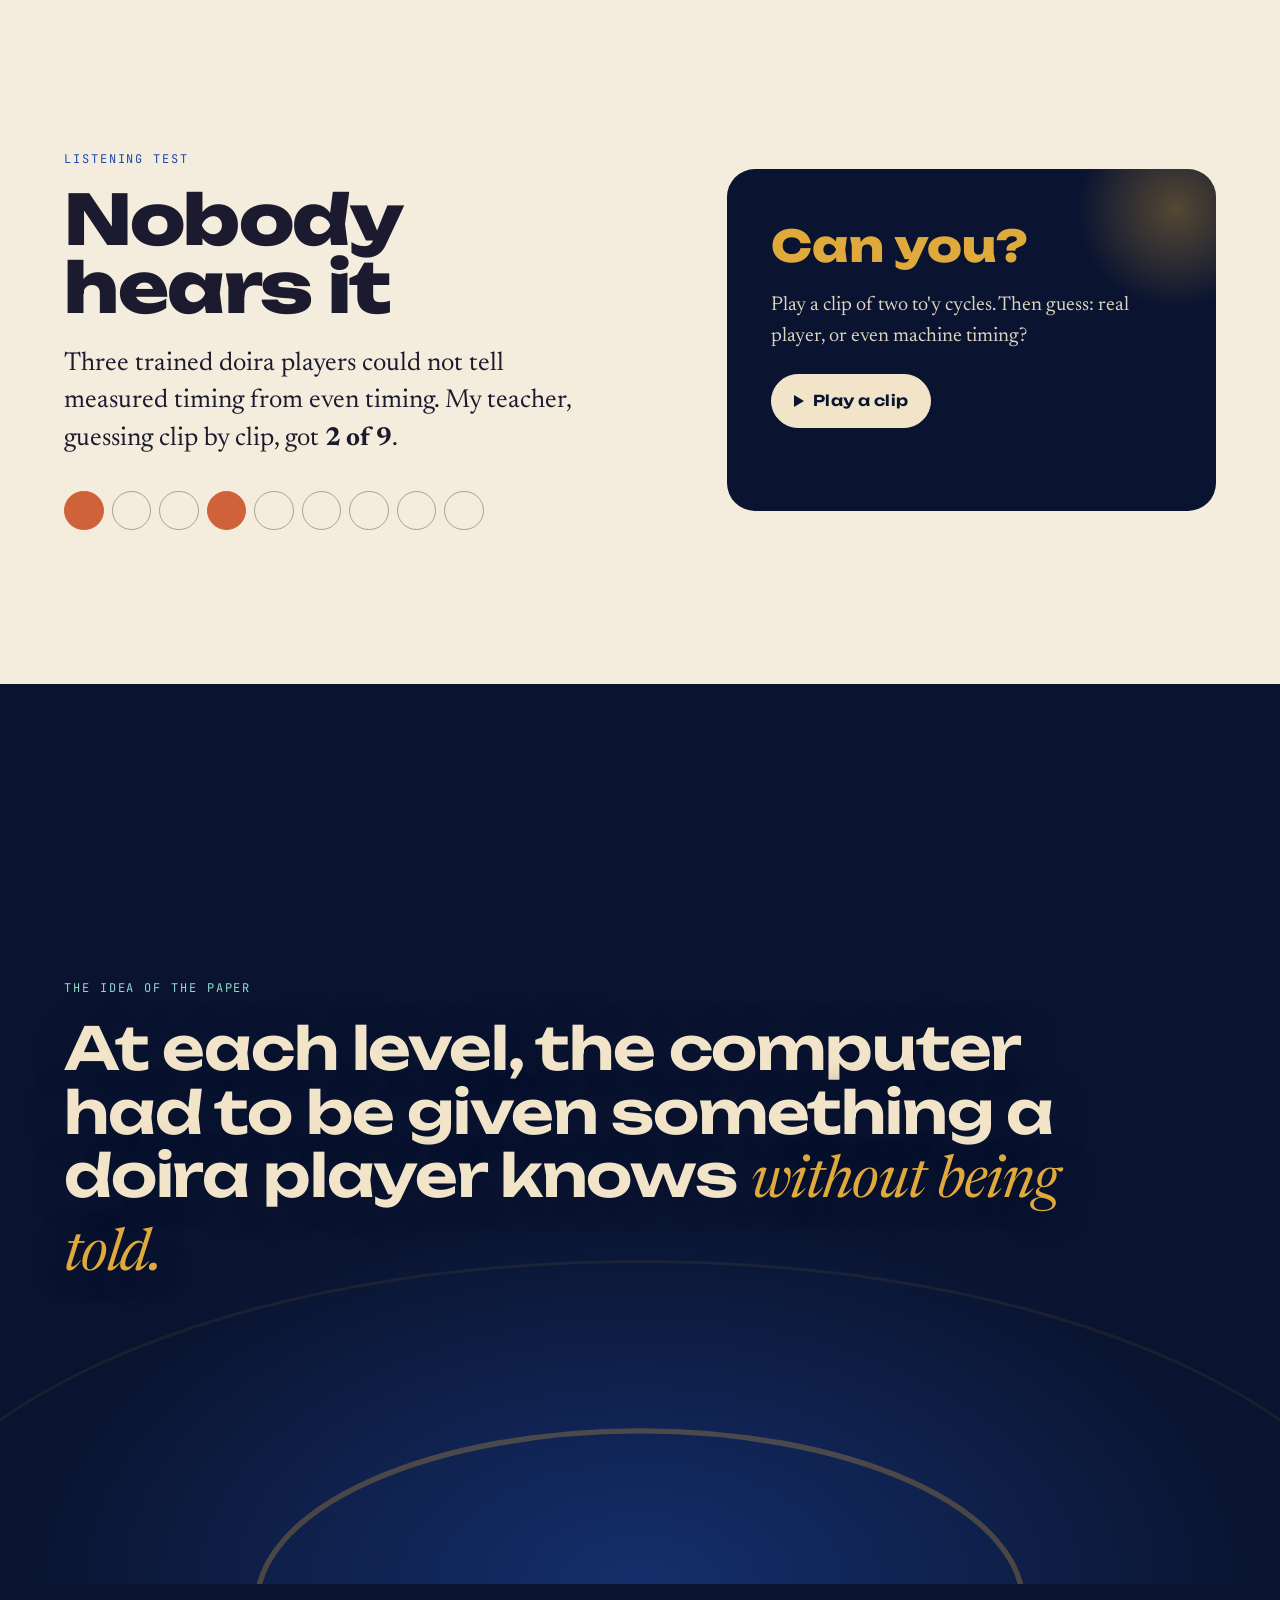
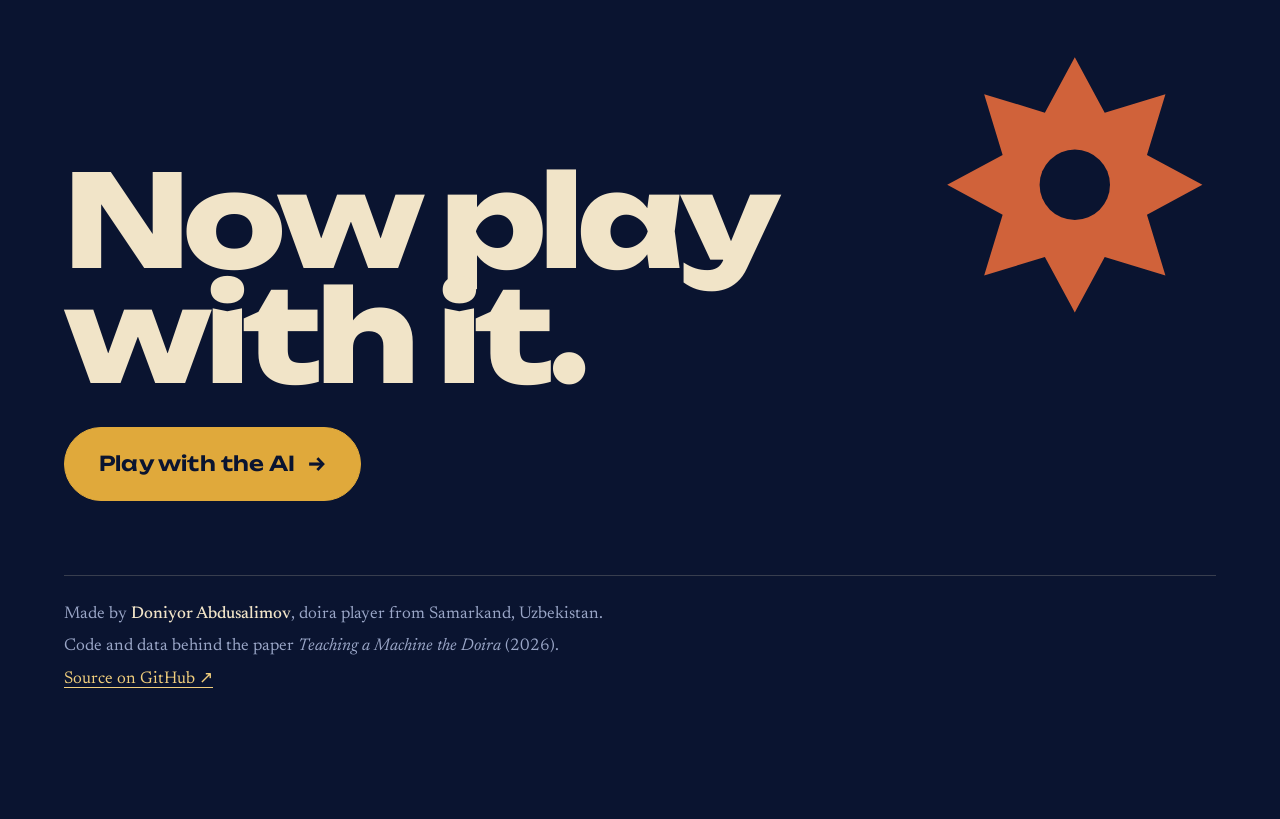
==== commit a2f56165: "Redesign landing page and clean up repo - New landing site (doyra-ai-site): interactive doira, girih" ====
--- a/doyra-ai-site/index.html
+++ b/doyra-ai-site/index.html
@@ -1,440 +1,300 @@
-<!DOCTYPE html>
+<!doctype html>
 <html lang="en">
 <head>
-<meta charset="UTF-8">
-<meta name="viewport" content="width=device-width, initial-scale=1.0">
-<title>Doyra AI — Learning, Performing, and Documenting the Usul</title>
-<meta name="description" content="Doyra AI: a student research project teaching a machine to generate authentic Uzbek doyra rhythms, and a two-armed robot to perform them.">
-
+<meta charset="utf-8">
+<meta name="viewport" content="width=device-width, initial-scale=1">
+<title>Doyra AI — Teaching a Machine the Doira</title>
+<meta name="description" content="Doyra AI: a doira player's research into what a computer has to be told before it can follow the Uzbek frame drum.">
+<meta name="theme-color" content="#0a1430">
 <link rel="preconnect" href="https://fonts.googleapis.com">
 <link rel="preconnect" href="https://fonts.gstatic.com" crossorigin>
-<link href="https://fonts.googleapis.com/css2?family=Fraunces:ital,opsz,wght@0,9..144,400;0,9..144,500;0,9..144,600;0,9..144,700;1,9..144,500&family=Manrope:wght@400;500;600;700;800&family=IBM+Plex+Mono:wght@400;500&display=swap" rel="stylesheet">
-
+<link href="https://fonts.googleapis.com/css2?family=Unbounded:wght@400;600;800&family=Newsreader:ital,opsz,wght@0,6..72,400;0,6..72,500;1,6..72,400&family=JetBrains+Mono:wght@400;600&display=swap" rel="stylesheet">
 <link rel="stylesheet" href="style.css">
+<link rel="icon" href="data:image/svg+xml,%3Csvg xmlns='http://www.w3.org/2000/svg' viewBox='0 0 32 32'%3E%3Ccircle cx='16' cy='16' r='15' fill='%23c2562d'/%3E%3Ccircle cx='16' cy='16' r='11' fill='%23f1e4c8'/%3E%3Cpath d='M16 9l2 5 5 2-5 2-2 5-2-5-5-2 5-2z' fill='%23e0a93b'/%3E%3C/svg%3E">
 </head>
 <body>
 
-<!-- ============================== NAV ============================== -->
-<header class="site-nav" id="site-nav">
-  <div class="nav-inner">
-    <a class="nav-brand" href="#top">
-      <span class="brand-mark" aria-hidden="true">
-        <svg viewBox="0 0 40 40" width="28" height="28">
-          <use href="#star-glyph"></use>
+<a class="skip" href="#drum">Skip to content</a>
+
+<header class="nav">
+  <a class="wordmark" href="#top" aria-label="Doyra AI, back to top">
+    <svg viewBox="0 0 32 32" aria-hidden="true"><use href="#star8"/></svg>
+    <span>Doyra&nbsp;AI</span>
+  </a>
+  <nav class="nav-links" aria-label="Sections">
+    <a href="#drum">The drum</a>
+    <a href="#level-1">Levels</a>
+    <a href="#listen">Listen</a>
+  </nav>
+  <a class="btn btn-gold btn-sm" href="studio/index.html">Play with the AI</a>
+</header>
+
+<main id="top">
+
+  <!-- ============================== HERO ============================== -->
+  <section class="hero" aria-labelledby="hero-title">
+    <svg class="hero-lattice" aria-hidden="true"><rect width="100%" height="100%" fill="url(#lattice)"/></svg>
+
+    <div class="hero-copy">
+      <p class="eyebrow">Samarkand · Research project · 2026</p>
+      <h1 id="hero-title" class="hero-title">
+        <span class="line">Teaching</span>
+        <span class="line">a machine</span>
+        <span class="line">the <em>doira</em></span>
+      </h1>
+      <p class="hero-sub">What does a computer have to be told before it can follow the drum? A doira player's research, in three levels.</p>
+      <div class="hero-actions">
+        <a class="btn btn-gold" href="studio/index.html">Play with the AI <span aria-hidden="true">→</span></a>
+        <a class="btn btn-ghost" href="#level-1">Read the three levels</a>
+      </div>
+    </div>
+
+    <div class="hero-drum" id="hero-drum">
+      <canvas id="drum-canvas" aria-hidden="true"></canvas>
+      <div class="drum-keys">
+        <button type="button" class="drum-key" data-stroke="bum_main">Play bum <kbd>B</kbd></button>
+        <button type="button" class="drum-key" data-stroke="bak_main">Play bak <kbd>K</kbd></button>
+      </div>
+      <p class="drum-hint" id="drum-hint"><span>Tap the skin:</span> bum. <span>Strike the rim:</span> bak.</p>
+      <p class="drum-readout" id="drum-readout" aria-live="polite"></p>
+    </div>
+
+    <div class="hero-scroll" aria-hidden="true"><span>scroll</span></div>
+  </section>
+
+  <!-- ============================== GIRIH INTERLUDE ============================== -->
+  <section class="girih-band" aria-label="Interlude">
+    <canvas class="girih" data-girih="band" aria-hidden="true"></canvas>
+    <p class="girih-words">
+      <span>Taught from notation.</span>
+      <span>Passed on <em>by ear.</em></span>
+    </p>
+  </section>
+
+  <!-- ============================== THE DRUM ============================== -->
+  <section class="drum-section paper" id="drum" aria-labelledby="drum-title">
+    <div class="drum-intro">
+      <div>
+        <p class="eyebrow eyebrow-dark">The instrument</p>
+        <h2 id="drum-title" class="h2">A frame drum<br>with rings inside</h2>
+        <p class="lede">The doira is the frame drum of Uzbek and Tajik music. It is taught from notation, but much of how it is played passes from teacher to student by ear.</p>
+      </div>
+
+      <!-- PHOTO SLOT 1 of 5: doira. Replace the .photo-slot__empty div with
+           <img src="assets/photos/doira.jpg" alt="The doira, front view"> -->
+      <figure class="photo-slot photo-slot--tall" data-photo="doira">
+        <div class="photo-slot__empty"><svg viewBox="0 0 32 32" aria-hidden="true"><use href="#star8"/></svg><span>Photo: the doira</span></div>
+        <figcaption>The doira</figcaption>
+      </figure>
+    </div>
+
+    <div class="strokes">
+      <div class="strokes-head">
+        <h3 class="h3">Nine strokes</h3>
+        <p>Chanted as <b class="syl syl-ta">ta</b> (main hand) and <b class="syl syl-ka">ka</b> (secondary hand). Bums have no syllable. Tap any stroke to hear a real recording.</p>
+      </div>
+      <ul class="stroke-grid" id="stroke-grid">
+        <!-- filled by script.js -->
+      </ul>
+    </div>
+
+    <div class="gesture-photos">
+      <!-- PHOTO SLOTS 2–5: bum, bak, kichik bak, noxun. Replace each .photo-slot__empty div with
+           <img src="assets/photos/<name>.jpg" alt="..."> -->
+      <figure class="photo-slot" data-photo="bum">
+        <div class="photo-slot__empty"><svg viewBox="0 0 32 32" aria-hidden="true"><use href="#star8"/></svg><span>Photo: bum</span></div>
+        <figcaption>bum</figcaption>
+      </figure>
+      <figure class="photo-slot" data-photo="bak">
+        <div class="photo-slot__empty"><svg viewBox="0 0 32 32" aria-hidden="true"><use href="#star8"/></svg><span>Photo: bak</span></div>
+        <figcaption>bak</figcaption>
+      </figure>
+      <figure class="photo-slot" data-photo="kichik-bak">
+        <div class="photo-slot__empty"><svg viewBox="0 0 32 32" aria-hidden="true"><use href="#star8"/></svg><span>Photo: kichik bak</span></div>
+        <figcaption>kichik bak</figcaption>
+      </figure>
+      <figure class="photo-slot" data-photo="noxun">
+        <div class="photo-slot__empty"><svg viewBox="0 0 32 32" aria-hidden="true"><use href="#star8"/></svg><span>Photo: noxun</span></div>
+        <figcaption>noxun</figcaption>
+      </figure>
+    </div>
+  </section>
+
+  <!-- ============================== OVERTURE ============================== -->
+  <section class="overture" aria-label="Three levels">
+    <p class="overture-line" data-reveal>
+      Three questions, in the order a listener answers them without thinking:
+      <span class="q q1">which stroke,</span>
+      <span class="q q2">where in the cycle,</span>
+      <span class="q q3">exactly when.</span>
+    </p>
+  </section>
+
+  <!-- ============================== LEVEL 1 ============================== -->
+  <section class="level level-1" id="level-1" data-scroll aria-labelledby="l1-title">
+    <div class="level-num" aria-hidden="true">1</div>
+    <div class="level-body">
+      <p class="eyebrow">Level 1</p>
+      <h2 id="l1-title" class="h2">Which stroke</h2>
+      <p class="lede">A classifier trained on 197 isolated strokes reached <b class="hl">95%</b> on held-out clips (91.7% in cross-validation), but only <b class="hl hl-clay">48%</b> on 164 strokes inside real phrases.</p>
+
+      <div class="dots-duo" data-reveal>
+        <figure class="dots-panel">
+          <div class="dots" id="dots-isolated"></div>
+          <figcaption><span class="big">95%</span> on held-out isolated strokes <small>shown per 100 clips</small></figcaption>
+        </figure>
+        <figure class="dots-panel">
+          <div class="dots dots-phrase" id="dots-phrase"></div>
+          <figcaption><span class="big clay">48%</span> on strokes inside real phrases <small>shown per 100 strokes</small></figcaption>
+        </figure>
+      </div>
+      <p class="aside">Alone, a stroke was easy to name. Inside a phrase, the same model needed something more.</p>
+    </div>
+  </section>
+
+  <!-- ============================== LEVEL 2 ============================== -->
+  <section class="level level-2" id="level-2" data-scroll aria-labelledby="l2-title">
+    <canvas class="girih girih-ghost" data-girih="ghost" aria-hidden="true"></canvas>
+    <div class="level-num" aria-hidden="true">2</div>
+    <div class="level-body">
+      <p class="eyebrow">Level 2</p>
+      <h2 id="l2-title" class="h2">Where in the cycle</h2>
+      <p class="lede">A doira rhythm is an <em>usul</em>: a cycle that comes back around. A model that ignored the usul cycle kept at most <b class="hl hl-clay">28%</b> of generated cycles intact. A cycle-aware generator kept <b class="hl">100%</b>.</p>
+
+      <div class="usul-stage">
+        <figure class="usul" id="usul">
+          <svg viewBox="-160 -160 320 320" class="usul-svg" role="img" aria-labelledby="usul-cap">
+            <circle class="usul-track" r="118"/>
+            <g id="usul-arcs"></g>
+            <g id="usul-dots"></g>
+            <text class="usul-center" id="usul-center" y="-4" text-anchor="middle">to'y</text>
+            <text class="usul-center-sub" id="usul-center-sub" y="20" text-anchor="middle">12 strokes</text>
+          </svg>
+          <figcaption id="usul-cap">The to'y cycle: kichik bum, kichik bak, kichik bak, four times round.</figcaption>
+          <button type="button" class="btn btn-ring" data-play-toy><span class="play-icon" aria-hidden="true"></span><span class="label">Play the to'y cycle</span></button>
+        </figure>
+
+        <div class="cycle-stats" data-reveal>
+          <div class="stat">
+            <p class="stat-label">Ignoring the cycle</p>
+            <div class="ticks" data-lit="28" data-tone="clay"></div>
+            <p class="stat-value"><span class="clay">at most 28%</span> of cycles intact</p>
+          </div>
+          <div class="stat">
+            <p class="stat-label">Cycle-aware generator</p>
+            <div class="ticks" data-lit="100" data-tone="turq"></div>
+            <p class="stat-value"><span class="turq">100%</span> of cycles intact</p>
+          </div>
+          <div class="stat">
+            <p class="stat-label">Naming the usul from audio</p>
+            <div class="ticks ticks-33" data-total="33" data-lit="11" data-tone="gold"></div>
+            <p class="stat-value"><span class="gold">11 of 33</span> cases identified</p>
+          </div>
+        </div>
+      </div>
+    </div>
+  </section>
+
+  <!-- ============================== CTA (middle) ============================== -->
+  <section class="cta-band" aria-label="Try it">
+    <canvas class="girih" data-girih="cta" aria-hidden="true"></canvas>
+    <div class="cta-inner">
+      <p class="cta-kicker">Your turn</p>
+      <a class="btn btn-gold btn-xl" href="studio/index.html">Play with the AI <span aria-hidden="true">→</span></a>
+    </div>
+  </section>
+
+  <!-- ============================== LEVEL 3 ============================== -->
+  <section class="level level-3" id="level-3" data-scroll aria-labelledby="l3-title">
+    <div class="level-num" aria-hidden="true">3</div>
+    <div class="level-body">
+      <p class="eyebrow">Level 3</p>
+      <h2 id="l3-title" class="h2">Exactly when</h2>
+      <p class="lede">In the to'y rhythm (a wedding usul, played during the yor-yor), the two baks in each group are played about <b class="hl">30–40&nbsp;ms</b> closer together than the other strokes. The player doesn't feel it. It fades at slow tempos.</p>
+
+      <div class="timing" id="timing">
+        <div class="timing-controls">
+          <div class="seg" role="radiogroup" aria-label="Timing">
+            <button type="button" role="radio" aria-checked="true" data-mode="real">Real player</button>
+            <button type="button" role="radio" aria-checked="false" data-mode="even">Even (machine)</button>
+          </div>
+          <button type="button" class="btn btn-ring" data-play-toy><span class="play-icon" aria-hidden="true"></span><span class="label">Play the to'y cycle</span></button>
+        </div>
+        <svg class="timing-svg" id="timing-svg" viewBox="0 0 1200 300" role="img" aria-labelledby="timing-desc">
+          <desc id="timing-desc">Two groups of the to'y cycle on a time line. In real timing the two baks of each group sit closer together than the even grid.</desc>
         </svg>
-      </span>
-      <span class="brand-word">Doyra <em>AI</em></span>
-    </a>
-
-    <button class="nav-toggle" id="nav-toggle" aria-expanded="false" aria-controls="nav-links" aria-label="Toggle menu">
-      <span></span><span></span><span></span>
-    </button>
-
-    <nav class="nav-links" id="nav-links">
-      <a href="#overview">Overview</a>
-      <a href="#pipeline">How it Works</a>
-      <a href="#dataset">Dataset</a>
-      <a href="#model">Model</a>
-      <a href="#robot">Robot</a>
-      <a href="#paper">Paper</a>
-      <a href="#gallery">Gallery</a>
-      <a href="#about">About</a>
-    </nav>
-  </div>
-</header>
-
-<!-- Reusable SVG defs: 8-pointed star glyph used throughout as ornament -->
+        <p class="timing-note">Illustration at one tempo, using 35&nbsp;ms (the middle of the measured 30–40&nbsp;ms). Dashed lines are the even grid.</p>
+      </div>
+    </div>
+  </section>
+
+  <!-- ============================== LISTENING TEST ============================== -->
+  <section class="listen paper" id="listen" aria-labelledby="listen-title">
+    <div class="listen-grid">
+      <div>
+        <p class="eyebrow eyebrow-dark">Listening test</p>
+        <h2 id="listen-title" class="h2">Nobody hears it</h2>
+        <p class="lede">Three trained doira players could not tell measured timing from even timing. My teacher, guessing clip by clip, got <b>2 of 9</b>.</p>
+        <div class="nine" aria-label="2 of 9 correct">
+          <span class="on"></span><span></span><span></span><span class="on"></span><span></span><span></span><span></span><span></span><span></span>
+        </div>
+      </div>
+
+      <div class="game" id="game">
+        <p class="game-title">Can you?</p>
+        <p class="game-text" id="game-text">Play a clip of two to'y cycles. Then guess: real player, or even machine timing?</p>
+        <button type="button" class="btn btn-ink" id="game-play"><span class="play-icon" aria-hidden="true"></span><span class="label">Play a clip</span></button>
+        <div class="game-guess" id="game-guess" hidden>
+          <button type="button" class="btn btn-ghost-dark" data-guess="real">Real player</button>
+          <button type="button" class="btn btn-ghost-dark" data-guess="even">Even</button>
+        </div>
+        <p class="game-score" id="game-score" aria-live="polite"></p>
+      </div>
+    </div>
+  </section>
+
+  <!-- ============================== CORE IDEA ============================== -->
+  <section class="core" aria-labelledby="core-title">
+    <canvas id="rain" aria-hidden="true"></canvas>
+    <div class="core-inner">
+      <p class="eyebrow">The idea of the paper</p>
+      <h2 id="core-title" class="core-text" data-reveal>
+        At each level, the computer had to be given something a doira player knows <em>without being told.</em>
+      </h2>
+    </div>
+  </section>
+
+  <!-- ============================== END ============================== -->
+  <section class="finale" aria-labelledby="finale-title">
+    <svg class="finale-star" viewBox="0 0 32 32" aria-hidden="true"><use href="#star8"/></svg>
+    <h2 id="finale-title" class="finale-title">Now play<br>with it.</h2>
+    <a class="btn btn-gold btn-xl" href="studio/index.html">Play with the AI <span aria-hidden="true">→</span></a>
+
+    <div class="credit">
+      <p>Made by <b>Doniyor Abdusalimov</b>, doira player from Samarkand, Uzbekistan.</p>
+      <p>Code and data behind the paper <cite>Teaching a Machine the Doira</cite> (2026).</p>
+      <p><a class="link" href="https://github.com/d0n7kabd/Doyra-AI">Source on GitHub ↗</a></p>
+    </div>
+  </section>
+</main>
+
+<!-- ambient drum, always alive -->
+<button type="button" class="ambient" id="ambient" aria-label="Play the to'y cycle" aria-pressed="false">
+  <canvas id="ambient-canvas" aria-hidden="true"></canvas>
+</button>
+
+<!-- shared SVG defs -->
 <svg width="0" height="0" style="position:absolute" aria-hidden="true">
   <defs>
-    <g id="star-glyph">
-      <path d="M20 2 L23.5 12.5 L34 9 L27 18 L38 20 L27 22 L34 31 L23.5 27.5 L20 38 L16.5 27.5 L6 31 L13 22 L2 20 L13 18 L6 9 L16.5 12.5 Z"/>
-    </g>
+    <symbol id="star8" viewBox="0 0 32 32">
+      <path d="M16 1.5l3.4 6.3 6.9-2.1-2.1 6.9 6.3 3.4-6.3 3.4 2.1 6.9-6.9-2.1-3.4 6.3-3.4-6.3-6.9 2.1 2.1-6.9L1.5 16l6.3-3.4-2.1-6.9 6.9 2.1z" fill="currentColor"/>
+      <circle cx="16" cy="16" r="4" fill="var(--star-core, #0a1430)"/>
+    </symbol>
+    <pattern id="lattice" width="96" height="96" patternUnits="userSpaceOnUse">
+      <path d="M48 8l9.9 23.9L82 42 58 52.1 48 76 38.1 52.1 14 42l23.9-10.1zM0 48h14M82 48h14M48 0v8M48 76v20" fill="none" stroke="currentColor" stroke-width="1"/>
+    </pattern>
   </defs>
 </svg>
-
-<main id="top">
-
-  <!-- ============================== HERO ============================== -->
-  <section class="hero" id="hero">
-    <div class="tile-band tile-band--top" aria-hidden="true"></div>
-    <div class="hero-inner">
-      <div class="hero-copy">
-        <p class="eyebrow">Student research · AI + Robotics · Samarkand, Uzbekistan</p>
-        <h1 class="hero-title">The usul learns to&nbsp;keep&nbsp;itself.</h1>
-        <p class="hero-lede">
-          Doyra AI is a research project that listens to real doyra performances,
-          learns the rhythmic language of <em>usul</em> — deep center strikes,
-          sharp rim strikes, and fast rolls — and teaches a two-armed robot to
-          play it back with its own hands.
-        </p>
-        <div class="hero-ctas">
-          <a class="btn btn--gold" href="#paper">Read the paper</a>
-          <a class="btn btn--ghost" href="#pipeline">See how it works</a>
-        </div>
-      </div>
-
-      <div class="hero-visual" aria-hidden="true">
-        <!-- ================= SIGNATURE ELEMENT ================= -->
-        <!-- Animated top-down doyra: rotating star ring + irregular
-             dum-tak-tak heartbeat pulse driven by script.js -->
-        <svg id="doyra-svg" viewBox="0 0 400 400" role="img" aria-label="Animated illustration of a doyra drum">
-          <defs>
-            <radialGradient id="membraneGrad" cx="50%" cy="45%" r="65%">
-              <stop offset="0%" stop-color="#f4e9cf"/>
-              <stop offset="70%" stop-color="#e7d6ab"/>
-              <stop offset="100%" stop-color="#d3bd85"/>
-            </radialGradient>
-            <linearGradient id="rimGrad" x1="0%" y1="0%" x2="100%" y2="100%">
-              <stop offset="0%" stop-color="#8a4224"/>
-              <stop offset="50%" stop-color="#5c2a15"/>
-              <stop offset="100%" stop-color="#3c1a0c"/>
-            </linearGradient>
-            <radialGradient id="pulseGrad" cx="50%" cy="50%" r="50%">
-              <stop offset="0%" stop-color="#d4af37" stop-opacity="0.95"/>
-              <stop offset="100%" stop-color="#d4af37" stop-opacity="0"/>
-            </radialGradient>
-          </defs>
-
-          <!-- outer wood rim -->
-          <circle cx="200" cy="200" r="192" fill="url(#rimGrad)"/>
-          <circle cx="200" cy="200" r="192" fill="none" stroke="#2a1208" stroke-width="2"/>
-
-          <!-- rotating ornament ring (8-pointed star tiles) -->
-          <g id="ornament-ring" transform-origin="200 200">
-            <circle cx="200" cy="200" r="168" fill="none" stroke="#1f9e9e" stroke-width="14" opacity="0.9"/>
-            <circle cx="200" cy="200" r="168" fill="none" stroke="#d4af37" stroke-width="2" opacity="0.8"/>
-            <g fill="#0f2b3a" opacity="0.85">
-              <!-- 16 small stars distributed around the ring, generated by hand-placed rotations -->
-              <g id="ring-stars"></g>
-            </g>
-          </g>
-
-          <!-- parchment membrane -->
-          <circle cx="200" cy="200" r="148" fill="url(#membraneGrad)" stroke="#b99a5e" stroke-width="2"/>
-          <!-- lacing suggestion -->
-          <g stroke="#b99a5e" stroke-width="1.5" opacity="0.55">
-            <circle cx="200" cy="200" r="148" fill="none" stroke-dasharray="2 10"/>
-            <circle cx="200" cy="200" r="132" fill="none" stroke-dasharray="1 8"/>
-          </g>
-
-          <!-- ripple layer: JS appends/animates circles here on strong beats -->
-          <g id="ripple-layer"></g>
-
-          <!-- center strike zone ("dum") -->
-          <circle id="pulse-glow" cx="200" cy="200" r="60" fill="url(#pulseGrad)"/>
-          <circle id="pulse-core" cx="200" cy="200" r="30" fill="#241005" opacity="0.88"/>
-          <circle cx="200" cy="200" r="30" fill="none" stroke="#d4af37" stroke-width="1.5" opacity="0.6"/>
-        </svg>
-        <p class="hero-visual-caption">listening for <span id="beat-label">dum</span></p>
-      </div>
-    </div>
-    <div class="tile-band tile-band--bottom" aria-hidden="true"></div>
-  </section>
-
-  <!-- ============================== OVERVIEW ============================== -->
-  <section class="section" id="overview">
-    <p class="section-eyebrow">01 — Overview</p>
-    <h2 class="section-title">Three parts, one instrument.</h2>
-    <div class="overview-grid">
-      <article class="overview-card">
-        <svg class="card-star" viewBox="0 0 40 40" width="32" height="32"><use href="#star-glyph"></use></svg>
-        <h3>Learn the rhythm</h3>
-        <p>A model trained on recordings of real doyra performances learns to
-          generate authentic <em>usul</em> patterns — the traditional rhythmic
-          cycles built from dum, tak, and roll.</p>
-      </article>
-      <article class="overview-card">
-        <svg class="card-star" viewBox="0 0 40 40" width="32" height="32"><use href="#star-glyph"></use></svg>
-        <h3>Give it hands</h3>
-        <p>A two-armed robot performs what the model generates: one arm holds
-          and angles the drum, the other strikes it with solenoid-driven
-          fingers.</p>
-      </article>
-      <article class="overview-card">
-        <svg class="card-star" viewBox="0 0 40 40" width="32" height="32"><use href="#star-glyph"></use></svg>
-        <h3>Write it down</h3>
-        <p>A short research paper documents the dataset, the model, the
-          hardware, and an evaluation by real doyra teachers.</p>
-      </article>
-    </div>
-  </section>
-
-  <!-- ============================== PIPELINE ============================== -->
-  <section class="section section--dark" id="pipeline">
-    <p class="section-eyebrow section-eyebrow--light">02 — How it works</p>
-    <h2 class="section-title section-title--light">Data → Model → Hardware → Feedback</h2>
-    <p class="section-lede section-lede--light">
-      The pipeline is a loop, not a line: what the robot plays for teachers
-      is judged, and that judgement becomes new data.
-    </p>
-
-    <div class="pipeline" role="list">
-      <div class="pipeline-step" role="listitem">
-        <div class="pipeline-node">01</div>
-        <h3>Data</h3>
-        <p>Field recordings of doyra performances, hand-labeled by strike
-          type (dum / tak / roll) and usul pattern.</p>
-      </div>
-      <div class="pipeline-arrow" aria-hidden="true">→</div>
-      <div class="pipeline-step" role="listitem">
-        <div class="pipeline-node">02</div>
-        <h3>Model</h3>
-        <p>A sequence model learns the grammar of usul and generates new,
-          stylistically consistent rhythmic patterns.</p>
-      </div>
-      <div class="pipeline-arrow" aria-hidden="true">→</div>
-      <div class="pipeline-step" role="listitem">
-        <div class="pipeline-node">03</div>
-        <h3>Hardware</h3>
-        <p>A two-armed robot translates generated patterns into physical
-          strikes on a real doyra.</p>
-      </div>
-      <div class="pipeline-arrow" aria-hidden="true">→</div>
-      <div class="pipeline-step" role="listitem">
-        <div class="pipeline-node">04</div>
-        <h3>Feedback</h3>
-        <p>Doyra teachers rate authenticity and timing; ratings and
-          corrections flow back into the dataset.</p>
-      </div>
-    </div>
-    <div class="pipeline-loop" aria-hidden="true">
-      <svg viewBox="0 0 1000 90" preserveAspectRatio="none">
-        <path d="M 940 10 C 700 90, 300 90, 60 10" fill="none" stroke="#d4af37" stroke-width="2" stroke-dasharray="6 8"/>
-        <polygon points="60,10 78,4 74,20" fill="#d4af37"/>
-      </svg>
-      <span class="pipeline-loop-label">feedback loops back into the dataset</span>
-    </div>
-  </section>
-
-  <!-- ============================== DATASET ============================== -->
-  <section class="section" id="dataset">
-    <p class="section-eyebrow">03 — Dataset</p>
-    <h2 class="section-title">What the model listens to.</h2>
-
-    <div class="stat-grid">
-      <div class="stat-card">
-        <span class="stat-num">9</span>
-        <span class="stat-label">recordings</span>
-      </div>
-      <div class="stat-card">
-        <span class="stat-num">N/A — Phase A</span>
-        <span class="stat-label">distinct usul patterns</span>
-      </div>
-      <div class="stat-card">
-        <span class="stat-num">0.05</span>
-        <span class="stat-label">hours of audio</span>
-      </div>
-      <div class="stat-card">
-        <span class="stat-num">1</span>
-        <span class="stat-label">performer contributors</span>
-      </div>
-    </div>
-
-    <div class="placeholder placeholder--tall">
-      <span class="placeholder-label">Waveform / spectrogram of a sample recording</span>
-      <!-- CONTENT TODO: drop in a real waveform or spectrogram image/SVG here -->
-    </div>
-
-    <div class="table-wrap">
-      <table>
-        <caption>Sample rows from the recording log</caption>
-        <thead>
-          <tr>
-            <th>Recording ID</th>
-            <th>Usul</th>
-            <th>Performer / region</th>
-            <th>Duration</th>
-            <th>Tempo (BPM)</th>
-            <th>Labels available</th>
-          </tr>
-        </thead>
-        <tbody id="datasetTableBody">
-          <tr><td>bak_main_07</td><td>N/A — Phase A</td><td>Right-handed (single performer)</td><td>0.83s</td><td>N/A — Phase A</td><td>note, hand_role</td></tr>
-          <tr><td>bum_secondary_14</td><td>N/A — Phase A</td><td>Right-handed (single performer)</td><td>0.83s</td><td>N/A — Phase A</td><td>note, hand_role</td></tr>
-          <tr><td>kichik_bak_secondary_03</td><td>N/A — Phase A</td><td>Right-handed (single performer)</td><td>0.83s</td><td>N/A — Phase A</td><td>note, hand_role</td></tr>
-          <tr><td>noxun_secondary_09</td><td>N/A — Phase A</td><td>Right-handed (single performer)</td><td>0.83s</td><td>N/A — Phase A</td><td>note, hand_role</td></tr>
-        </tbody>
-      </table>
-    </div>
-  </section>
-
-  <!-- ============================== MODEL & RESULTS ============================== -->
-  <section class="section section--tint" id="model">
-    <p class="section-eyebrow">04 — Model &amp; Results</p>
-    <h2 class="section-title">What it learned.</h2>
-
-    <div class="placeholder">
-      <span class="placeholder-label">Architecture explanation</span>
-      <p class="placeholder-sub">CONTENT TODO — describe the model architecture, input representation (e.g. strike-event sequences), training objective, and any conditioning (usul type, tempo, performer style).</p>
-    </div>
-
-    <div class="chart-grid">
-      <figure class="stat-card">
-        <span class="placeholder-label">Cross-validation accuracy by model</span>
-        <svg viewBox="0 0 300 210" width="100%" role="img" aria-label="Bar chart: 5-fold cross-validation accuracy — logistic regression 91.1%, SVM RBF 91.1%, random forest 91.7%, kNN 87.9%">
-          <line x1="20" y1="170" x2="290" y2="170" stroke="#c9bd9a" stroke-width="1"/>
-          <line x1="20" y1="30" x2="290" y2="30" stroke="#c9bd9a" stroke-width="1" stroke-dasharray="2 4"/>
-          <text x="14" y="174" font-family="IBM Plex Mono, monospace" font-size="9" fill="#7a725c" text-anchor="end">0%</text>
-          <text x="14" y="34" font-family="IBM Plex Mono, monospace" font-size="9" fill="#7a725c" text-anchor="end">100%</text>
-
-          <rect x="35" y="42.5" width="40" height="127.5" fill="#1f9e9e"/>
-          <text x="55" y="35" font-family="IBM Plex Mono, monospace" font-size="10" fill="#17223d" text-anchor="middle">91.1%</text>
-          <text x="55" y="185" font-family="Manrope, sans-serif" font-size="9" fill="#3a5d5b" text-anchor="middle">logreg</text>
-
-          <rect x="95" y="42.5" width="40" height="127.5" fill="#1f9e9e"/>
-          <text x="115" y="35" font-family="IBM Plex Mono, monospace" font-size="10" fill="#17223d" text-anchor="middle">91.1%</text>
-          <text x="115" y="185" font-family="Manrope, sans-serif" font-size="9" fill="#3a5d5b" text-anchor="middle">SVM (RBF)</text>
-
-          <rect x="155" y="41.6" width="40" height="128.4" fill="#d4af37"/>
-          <text x="175" y="34" font-family="IBM Plex Mono, monospace" font-size="10" font-weight="700" fill="#17223d" text-anchor="middle">91.7%</text>
-          <text x="175" y="185" font-family="Manrope, sans-serif" font-size="9" font-weight="700" fill="#17223d" text-anchor="middle">random forest ★</text>
-
-          <rect x="215" y="47.0" width="40" height="123.0" fill="#1f9e9e"/>
-          <text x="235" y="40" font-family="IBM Plex Mono, monospace" font-size="10" fill="#17223d" text-anchor="middle">87.9%</text>
-          <text x="235" y="185" font-family="Manrope, sans-serif" font-size="9" fill="#3a5d5b" text-anchor="middle">kNN</text>
-        </svg>
-        <figcaption class="stat-label" style="margin-top:0.6rem;">5-fold stratified CV on the training split (n=157) · random forest wins</figcaption>
-      </figure>
-      <figure class="stat-card">
-        <span class="placeholder-label">Confusion matrix — held-out test set</span>
-        <img src="assets/confusion_matrix.png" alt="Confusion matrix for the random forest classifier across all 9 note/hand-role classes" style="max-width:100%; height:auto; border-radius: var(--radius-sm); margin-top:0.6rem;">
-        <figcaption class="stat-label" style="margin-top:0.6rem;">95% accuracy on 40 held-out clips · confusions cluster on bak↔bum and kichik_bak↔kichik_bum, not randomly</figcaption>
-      </figure>
-    </div>
-
-    <div class="table-wrap">
-      <table>
-        <caption>Baseline vs. model — Phase A note classifier</caption>
-        <thead>
-          <tr>
-            <th>Metric</th>
-            <th>Baseline</th>
-            <th>Doyra AI model</th>
-          </tr>
-        </thead>
-        <tbody>
-          <tr><td>Classification accuracy (5-fold CV)</td><td>11.1% (chance, 9 classes)</td><td>91.7% (random forest)</td></tr>
-          <tr><td>Held-out test accuracy</td><td>12.7% (majority-class guess)</td><td>95.0% (40 held-out clips)</td></tr>
-          <tr><td>Best model (of 4 compared)</td><td>—</td><td>Random forest — vs. logreg 91.1%, SVM (RBF) 91.1%, kNN 87.9%</td></tr>
-          <tr><td>Confusion pattern</td><td>—</td><td>Sensible, not random: bak_main ↔ bum_main, kichik_bak ↔ kichik_bum (physically similar strokes)</td></tr>
-        </tbody>
-      </table>
-    </div>
-  </section>
-
-  <!-- ============================== ROBOT ============================== -->
-  <section class="section" id="robot">
-    <p class="section-eyebrow">05 — Robot</p>
-    <h2 class="section-title">Giving the rhythm hands.</h2>
-    <p class="section-lede">
-      One arm holds and angles the doyra by its rim; the other strikes it
-      with solenoid-driven fingers tipped in silicone, translating each
-      generated dum, tak, and roll into a physical motion.
-    </p>
-
-    <div class="placeholder placeholder--video">
-      <span class="placeholder-label">Robot performance video</span>
-      <!-- CONTENT TODO: embed real video here, e.g. <video controls src="..."></video> -->
-    </div>
-
-    <div class="table-wrap">
-      <table>
-        <caption>Hardware specification</caption>
-        <thead>
-          <tr>
-            <th>Component</th>
-            <th>Description</th>
-          </tr>
-        </thead>
-        <tbody>
-          <tr><td>Controller</td><td>ESP32</td></tr>
-          <tr><td>Striking arm</td><td>4–5 solenoid-driven striking fingers with silicone tips</td></tr>
-          <tr><td>Support arm</td><td>Servo-driven support arm with rim clamp</td></tr>
-          <tr><td>Structure</td><td>3D-printed PETG joints with an aluminum frame</td></tr>
-          <!-- CONTENT TODO: add rows for power supply, sensors, firmware/timing details, etc. as the build is finalized -->
-        </tbody>
-      </table>
-    </div>
-  </section>
-
-  <!-- ============================== PAPER ============================== -->
-  <section class="section section--tint" id="paper">
-    <p class="section-eyebrow">06 — Paper</p>
-    <!-- CONTENT TODO: confirm final paper title -->
-    <h2 class="section-title">Doyra AI: Learning and Performing Traditional Uzbek Frame-Drum Rhythms</h2>
-
-    <div class="placeholder">
-      <span class="placeholder-label">Abstract</span>
-      <p class="placeholder-sub">CONTENT TODO — paste the final abstract here (dataset summary, method, hardware, evaluation, and headline finding).</p>
-    </div>
-
-    <div class="placeholder placeholder--tall">
-      <span class="placeholder-label">PDF embed</span>
-      <!-- CONTENT TODO: replace with e.g. <embed src="paper.pdf" type="application/pdf" width="100%" height="600"> -->
-    </div>
-
-    <div class="bibtex-block">
-      <span class="placeholder-label">BibTeX citation</span>
-      <pre><code>@misc{doyra_ai_—,
-  title  = {Doyra AI: Learning and Performing Traditional Uzbek Frame-Drum Rhythms},
-  author = {— },
-  year   = {—},
-  note   = {— venue / preprint link —}
-}</code></pre>
-      <!-- CONTENT TODO: fill in author, year, and venue once finalized -->
-    </div>
-  </section>
-
-  <!-- ============================== GALLERY ============================== -->
-  <section class="section" id="gallery">
-    <p class="section-eyebrow">07 — Gallery</p>
-    <h2 class="section-title">Process &amp; build.</h2>
-    <div class="gallery-grid">
-      <!-- CONTENT TODO: replace each tile below with a real photo or video -->
-      <div class="placeholder placeholder--square"><span class="placeholder-label">Photo / video</span></div>
-      <div class="placeholder placeholder--square"><span class="placeholder-label">Photo / video</span></div>
-      <div class="placeholder placeholder--square"><span class="placeholder-label">Photo / video</span></div>
-      <div class="placeholder placeholder--square"><span class="placeholder-label">Photo / video</span></div>
-      <div class="placeholder placeholder--square"><span class="placeholder-label">Photo / video</span></div>
-      <div class="placeholder placeholder--square"><span class="placeholder-label">Photo / video</span></div>
-    </div>
-  </section>
-
-  <!-- ============================== ABOUT ============================== -->
-  <section class="section section--tint" id="about">
-    <p class="section-eyebrow">08 — About</p>
-    <h2 class="section-title">The maker.</h2>
-    <div class="about-grid">
-      <div class="placeholder placeholder--portrait">
-        <span class="placeholder-label">Portrait photo</span>
-      </div>
-      <div class="about-copy">
-        <p class="placeholder-sub">CONTENT TODO — short bio: high school student in Samarkand, Uzbekistan, who has played doyra since childhood; what led to this project; relevant background in music, engineering, or ML.</p>
-        <h3>Acknowledgments</h3>
-        <p class="placeholder-sub">CONTENT TODO — thank doyra teachers, mentors, schools, or programs that supported the project.</p>
-      </div>
-    </div>
-  </section>
-
-</main>
-
-<!-- ============================== FOOTER ============================== -->
-<footer class="site-footer">
-  <div class="tile-band tile-band--top" aria-hidden="true"></div>
-  <div class="footer-inner">
-    <div class="footer-brand">
-      <svg viewBox="0 0 40 40" width="22" height="22" aria-hidden="true"><use href="#star-glyph"></use></svg>
-      <span>Doyra AI</span>
-    </div>
-    <!-- CONTENT TODO: replace footer links with real contact info -->
-    <div class="footer-links">
-      <a href="#">email@example.com</a>
-      <a href="#">GitHub</a>
-      <a href="#">Research paper</a>
-    </div>
-    <p class="footer-note">A student research project · Samarkand, Uzbekistan</p>
-  </div>
-</footer>
 
 <script src="script.js"></script>
 </body>
--- a/doyra-ai-site/style.css
+++ b/doyra-ai-site/style.css
@@ -1,514 +1,637 @@
-/* ============================================================================
-   DOYRA AI — style.css
-   Palette + motifs are drawn from Samarkand tilework, not a generic template:
-     --indigo   deep night-sky indigo, primary background
-     --turquoise  Registan tilework blue-green, primary accent
-     --gold      gilt ornament, secondary accent / CTAs
-     --parchment doyra membrane tone, light surface + body text on dark
-     --brick     drum wood, used sparingly
-   Type: Fraunces (characterful serif, headings) + Manrope (geometric sans,
-   body) + IBM Plex Mono (data / labels / captions).
-   ============================================================================ */
+/* Doyra AI — landing page
+   Palette: Samarkand at night. Lapis domes, Shah-i-Zinda turquoise,
+   Registan gold, fired brick, drum-skin ivory. */
 
 :root {
-  --indigo-950: #0a1224;
-  --indigo-900: #10192f;
-  --indigo-800: #17223d;
-  --indigo-700: #22314f;
-
-  --turquoise-600: #1f9e9e;
-  --turquoise-500: #2bb6b0;
-  --turquoise-300: #8fd9d3;
-
-  --gold-500: #d4af37;
-  --gold-400: #e6c65c;
-  --gold-200: #f3e2ab;
-
-  --parchment-100: #f8f2e2;
-  --parchment-200: #efe3c7;
-  --parchment-300: #e2cf9e;
-
-  --brick-600: #8a4224;
-  --brick-700: #5c2a15;
-
-  --ink-900: #14100a;
-
-  --font-display: "Fraunces", ui-serif, Georgia, serif;
-  --font-body: "Manrope", ui-sans-serif, system-ui, sans-serif;
-  --font-mono: "IBM Plex Mono", ui-monospace, monospace;
-
-  --radius-sm: 6px;
-  --radius-md: 12px;
-  --container: 1120px;
-
-  --ease: cubic-bezier(.22, .68, 0, 1);
-}
-
-/* -------------------------------- reset -------------------------------- */
+  --ink: #0a1430;
+  --ink-2: #101d42;
+  --lapis: #1f4aa8;
+  --lapis-deep: #13285e;
+  --turq: #2fb7b0;
+  --turq-soft: #8fd9cf;
+  --gold: #e0a93b;
+  --gold-soft: #f2cf7c;
+  --clay: #d0623a;
+  --skin: #f1e4c8;
+  --paper: #f4ecdc;
+  --paper-ink: #1b1a2e;
+  --muted: #9aa6c7;
+  --muted-dark: #5d5a6e;
+
+  --f-display: "Unbounded", "Arial Black", sans-serif;
+  --f-body: "Newsreader", Georgia, serif;
+  --f-mono: "JetBrains Mono", ui-monospace, monospace;
+
+  --gutter: clamp(16px, 5vw, 72px);
+  --maxw: 1240px;
+  color-scheme: dark;
+}
+
 *, *::before, *::after { box-sizing: border-box; }
-html { scroll-behavior: smooth; }
+html { scroll-behavior: smooth; -webkit-text-size-adjust: 100%; }
+body {
+  margin: 0;
+  background: var(--ink);
+  color: var(--skin);
+  font-family: var(--f-body);
+  font-size: clamp(17px, 1.05vw + 11px, 20px);
+  line-height: 1.55;
+  overflow-x: clip;
+  -webkit-font-smoothing: antialiased;
+}
+img { max-width: 100%; display: block; }
+a { color: inherit; }
+button { font: inherit; color: inherit; }
+em { font-style: italic; }
+::selection { background: var(--gold); color: var(--ink); }
+
+.skip {
+  position: absolute; left: 8px; top: -60px; z-index: 100;
+  background: var(--gold); color: var(--ink); padding: 8px 14px; border-radius: 4px;
+}
+.skip:focus { top: 8px; }
+:focus-visible { outline: 2px solid var(--gold); outline-offset: 3px; }
+
+/* ---------- type ---------- */
+.eyebrow {
+  font-family: var(--f-mono);
+  font-size: 12px;
+  letter-spacing: .16em;
+  text-transform: uppercase;
+  color: var(--turq-soft);
+  margin: 0 0 18px;
+}
+.eyebrow-dark { color: var(--lapis); }
+.h2 {
+  font-family: var(--f-display);
+  font-weight: 800;
+  font-size: clamp(34px, 5.4vw, 76px);
+  line-height: .98;
+  letter-spacing: -.02em;
+  margin: 0 0 24px;
+}
+.h3 {
+  font-family: var(--f-display);
+  font-weight: 600;
+  font-size: clamp(22px, 2.4vw, 32px);
+  margin: 0 0 8px;
+}
+.lede { font-size: clamp(19px, 1.5vw + 10px, 26px); line-height: 1.45; max-width: 34ch; margin: 0 0 32px; }
+.hl { font-family: var(--f-mono); font-weight: 600; color: var(--turq-soft); white-space: nowrap; }
+.hl-clay { color: var(--clay); }
+.paper .hl { color: var(--lapis); }
+.clay { color: var(--clay); } .turq { color: var(--turq); } .gold { color: var(--gold); }
+
+/* ---------- buttons ---------- */
+.btn {
+  --bg: transparent;
+  display: inline-flex; align-items: center; gap: .6em;
+  padding: 14px 22px;
+  border-radius: 999px;
+  border: 1.5px solid currentColor;
+  background: var(--bg);
+  font-family: var(--f-display);
+  font-weight: 600;
+  font-size: 15px;
+  letter-spacing: .01em;
+  text-decoration: none;
+  cursor: pointer;
+  transition: transform .25s cubic-bezier(.2,.8,.2,1), background-color .25s, color .25s, box-shadow .25s;
+  -webkit-tap-highlight-color: transparent;
+}
+.btn:hover { transform: translateY(-2px); }
+.btn:active { transform: translateY(1px) scale(.98); }
+.btn-gold { --bg: var(--gold); color: var(--ink); border-color: var(--gold); box-shadow: 0 0 0 0 rgba(224,169,59,.5); }
+.btn-gold:hover { box-shadow: 0 8px 30px -6px rgba(224,169,59,.6); }
+.btn-ghost { color: var(--skin); border-color: rgba(241,228,200,.35); }
+.btn-ghost:hover { border-color: var(--skin); }
+.btn-ink { --bg: var(--ink); color: var(--skin); border-color: var(--ink); }
+.btn-ghost-dark { color: var(--paper-ink); border-color: rgba(27,26,46,.35); }
+.btn-ghost-dark:hover { border-color: var(--paper-ink); }
+.btn-ring { color: var(--gold-soft); border-color: rgba(224,169,59,.5); }
+.btn-ring[aria-pressed="true"] { --bg: var(--gold); color: var(--ink); }
+.btn-sm { padding: 9px 16px; font-size: 13px; }
+.btn-xl { padding: 20px 34px; font-size: clamp(17px, 1.6vw, 22px); }
+
+.play-icon {
+  width: 0; height: 0;
+  border-left: 10px solid currentColor;
+  border-top: 6px solid transparent; border-bottom: 6px solid transparent;
+}
+[aria-pressed="true"] .play-icon {
+  width: 10px; height: 12px; border: 0;
+  border-left: 3.5px solid currentColor; border-right: 3.5px solid currentColor;
+}
+
+/* ---------- nav ---------- */
+.nav {
+  position: fixed; inset: 0 0 auto 0; z-index: 50;
+  display: flex; align-items: center; gap: 24px;
+  padding: 14px var(--gutter);
+  background: rgba(10,20,48,.82);
+  -webkit-backdrop-filter: blur(10px); backdrop-filter: blur(10px);
+  padding-top: 10px; padding-bottom: 10px;
+  pointer-events: none;
+}
+.nav > * { pointer-events: auto; }
+.wordmark {
+  display: inline-flex; align-items: center; gap: 10px;
+  font-family: var(--f-display); font-weight: 800; font-size: 16px;
+  text-decoration: none; color: var(--skin); margin-right: auto;
+}
+.wordmark svg { width: 22px; height: 22px; color: var(--gold); --star-core: var(--ink); }
+.nav-links { display: flex; gap: 22px; font-family: var(--f-mono); font-size: 13px; }
+.nav-links a { text-decoration: none; opacity: .75; }
+.nav-links a:hover { opacity: 1; color: var(--gold-soft); }
+@media (max-width: 720px) { .nav-links { display: none; } }
+
+/* ---------- hero ---------- */
+.hero {
+  position: relative;
+  min-height: 100svh;
+  display: grid;
+  grid-template-columns: minmax(0, 5fr) minmax(0, 6fr);
+  align-items: center;
+  padding: 96px var(--gutter) 64px;
+  overflow: hidden;
+  isolation: isolate;
+  background:
+    radial-gradient(ellipse 60% 70% at 72% 50%, rgba(31,74,168,.55), transparent 70%),
+    radial-gradient(ellipse 40% 40% at 10% 90%, rgba(208,98,58,.18), transparent 70%),
+    var(--ink);
+}
+.hero-lattice {
+  position: absolute; inset: 0; width: 100%; height: 100%; z-index: -1;
+  color: rgba(143,217,207,.08);
+  mask-image: radial-gradient(ellipse 80% 80% at 70% 50%, #000 30%, transparent 80%);
+  -webkit-mask-image: radial-gradient(ellipse 80% 80% at 70% 50%, #000 30%, transparent 80%);
+}
+.hero-copy { position: relative; z-index: 2; }
+.hero-title {
+  font-family: var(--f-display);
+  font-weight: 800;
+  font-size: clamp(44px, min(7.6vw, 12.5vh), 124px);
+  line-height: .92;
+  letter-spacing: -.035em;
+  margin: 0 0 28px;
+}
+.hero-title .line { display: block; }
+.hero-title em {
+  font-family: var(--f-body); font-weight: 400; font-style: italic;
+  font-size: 1.14em; letter-spacing: -.01em;
+  color: var(--gold);
+}
+.hero-sub { max-width: 30ch; font-size: clamp(18px, 1.3vw + 10px, 23px); margin: 0 0 32px; color: #dcd3c0; }
+.hero-actions { display: flex; flex-wrap: wrap; gap: 12px; }
+
+.hero-drum {
+  position: relative;
+  justify-self: end;
+  width: min(54vw, 82vh, 760px);
+  aspect-ratio: 1;
+  margin-right: calc(var(--gutter) * -0.4);
+}
+#drum-canvas {
+  width: 100%; height: 100%; display: block;
+  cursor: pointer; touch-action: manipulation;
+}
+.drum-hint {
+  position: absolute; left: 50%; bottom: -8px; transform: translateX(-50%);
+  margin: 0; white-space: nowrap;
+  font-family: var(--f-mono); font-size: 12px; letter-spacing: .06em; color: var(--muted);
+  transition: opacity .6s;
+}
+.drum-hint span { color: var(--gold-soft); }
+.drum-hint.used { opacity: .35; }
+.drum-readout {
+  position: absolute; top: 4%; right: 2%; margin: 0;
+  font-family: var(--f-mono); font-size: 13px; color: var(--gold-soft);
+  min-height: 1.4em; text-align: right;
+}
+.drum-keys {
+  position: absolute; left: 0; top: 0; display: flex; gap: 8px;
+}
+.drum-key {
+  position: absolute; width: 1px; height: 1px; overflow: hidden; clip-path: inset(50%);
+  white-space: nowrap; background: var(--ink-2); border: 1px solid var(--gold); border-radius: 6px; padding: 6px 10px;
+  font-family: var(--f-mono); font-size: 12px;
+}
+.drum-key:focus-visible { position: static; width: auto; height: auto; clip-path: none; }
+.drum-key kbd { color: var(--gold); }
+
+.hero-scroll {
+  position: absolute; left: var(--gutter); bottom: 22px;
+  font-family: var(--f-mono); font-size: 11px; letter-spacing: .2em; text-transform: uppercase; color: var(--muted);
+  display: flex; align-items: center; gap: 10px;
+}
+.hero-scroll::before {
+  content: ""; width: 1px; height: 36px; background: linear-gradient(var(--gold), transparent);
+  animation: drip 2.4s ease-in-out infinite;
+  transform-origin: top;
+}
+@keyframes drip { 0%{transform:scaleY(0)} 50%{transform:scaleY(1)} 100%{transform:scaleY(1);opacity:0} }
+
+/* hero intro choreography */
+.hero-title .line, .hero .eyebrow, .hero-sub, .hero-actions {
+  animation: rise 1s cubic-bezier(.2,.8,.2,1) both;
+}
+.hero .eyebrow { animation-delay: .05s; }
+.hero-title .line:nth-child(1) { animation-delay: .15s; }
+.hero-title .line:nth-child(2) { animation-delay: .27s; }
+.hero-title .line:nth-child(3) { animation-delay: .39s; }
+.hero-sub { animation-delay: .6s; }
+.hero-actions { animation-delay: .75s; }
+@keyframes rise { from { opacity: 0; transform: translateY(40px); } }
+.hero-drum { animation: spin-in 1.6s cubic-bezier(.2,.8,.2,1) both .1s; }
+@keyframes spin-in { from { opacity: 0; transform: rotate(-40deg) scale(.82); } }
+
+@media (max-width: 860px) {
+  .hero {
+    grid-template-columns: minmax(0, 1fr);
+    align-content: start;
+    padding-top: 78px;
+    gap: 8px;
+  }
+  .hero-drum { order: -1; justify-self: center; width: min(100%, 62vh); margin: 0 0 30px; }
+  .drum-hint { bottom: -24px; font-size: 11px; }
+  .drum-readout { top: 0; right: 0; }
+  .hero-scroll { display: none; }
+}
+
+/* ---------- girih band ---------- */
+.girih-band {
+  position: relative;
+  height: clamp(420px, 90vh, 820px);
+  display: grid; place-items: center;
+  overflow: hidden;
+  background: var(--ink);
+}
+canvas.girih { position: absolute; inset: 0; width: 100%; height: 100%; display: block; }
+.girih-words {
+  position: relative; z-index: 2; margin: 0; padding: 0 var(--gutter);
+  font-family: var(--f-display); font-weight: 800;
+  font-size: clamp(30px, 6.4vw, 96px); line-height: 1; letter-spacing: -.03em;
+  text-align: left; width: 100%; max-width: var(--maxw);
+  text-shadow: 0 4px 40px rgba(10,20,48,.9), 0 0 2px rgba(10,20,48,.9);
+}
+.girih-words span { display: block; }
+.girih-words span:last-child { text-align: right; }
+.girih-words em { font-family: var(--f-body); font-weight: 400; color: var(--gold); font-size: 1.12em; }
+
+/* ---------- paper sections ---------- */
+.paper { background: var(--paper); color: var(--paper-ink); }
+.paper ::selection { background: var(--lapis); color: var(--paper); }
+
+.drum-section { padding: clamp(80px, 12vw, 160px) var(--gutter); }
+.drum-intro {
+  max-width: var(--maxw); margin: 0 auto;
+  display: grid; grid-template-columns: minmax(0, 7fr) minmax(0, 4fr); gap: clamp(32px, 6vw, 96px);
+  align-items: end;
+}
+.drum-intro .lede { max-width: 30ch; }
+
+.photo-slot { margin: 0; position: relative; }
+.photo-slot__empty {
+  aspect-ratio: 4 / 5;
+  display: grid; place-content: center; justify-items: center; gap: 12px;
+  border: 1.5px dashed rgba(31,74,168,.5);
+  border-radius: 999px 999px 8px 8px;          /* iwan arch */
+  background:
+    repeating-linear-gradient(45deg, rgba(31,74,168,.05) 0 10px, transparent 10px 20px),
+    rgba(255,255,255,.35);
+  color: var(--lapis);
+  font-family: var(--f-mono); font-size: 12px; letter-spacing: .08em; text-transform: uppercase;
+}
+.photo-slot img { aspect-ratio: 4 / 5; object-fit: cover; width: 100%; border-radius: 999px 999px 8px 8px; }
+.photo-slot__empty svg { width: 34px; height: 34px; color: var(--gold); --star-core: var(--paper); }
+.photo-slot figcaption { font-family: var(--f-mono); font-size: 12px; margin-top: 10px; color: var(--muted-dark); }
+
+.strokes { max-width: var(--maxw); margin: clamp(80px, 10vw, 140px) auto 0; }
+.strokes-head { display: grid; grid-template-columns: minmax(0, 4fr) minmax(0, 7fr); gap: 24px; align-items: baseline; margin-bottom: 28px; }
+.strokes-head p { margin: 0; max-width: 46ch; }
+.syl {
+  font-family: var(--f-display); font-weight: 800; font-size: .95em;
+  padding: 0 .3em; border-radius: 4px;
+}
+.syl-ta { color: var(--clay); }
+.syl-ka { color: var(--lapis); }
+
+.stroke-grid {
+  list-style: none; margin: 0; padding: 0;
+  display: grid; grid-template-columns: repeat(3, minmax(0, 1fr));
+  border-top: 1.5px solid var(--paper-ink);
+}
+.stroke-grid li { border-bottom: 1px solid rgba(27,26,46,.18); }
+.stroke-grid li:nth-child(3n+2) { border-left: 1px solid rgba(27,26,46,.18); border-right: 1px solid rgba(27,26,46,.18); }
+.stroke {
+  width: 100%; background: none; border: 0; cursor: pointer; text-align: left;
+  display: grid; grid-template-columns: auto 1fr auto; align-items: center; gap: 14px;
+  padding: 20px 18px;
+  position: relative; overflow: hidden;
+  -webkit-tap-highlight-color: transparent;
+}
+.stroke::before {
+  content: ""; position: absolute; inset: 0; background: var(--gold); transform: scaleX(0); transform-origin: left;
+  transition: transform .5s cubic-bezier(.2,.8,.2,1); z-index: -1; opacity: .25;
+}
+.stroke:hover::before { transform: scaleX(1); }
+.stroke { isolation: isolate; }
+.stroke-glyph { width: 40px; height: 40px; }
+.stroke-name { font-family: var(--f-display); font-weight: 600; font-size: 17px; line-height: 1.15; }
+.stroke-hand { display: block; font-family: var(--f-mono); font-size: 11.5px; color: var(--muted-dark); font-weight: 400; margin-top: 3px; }
+.stroke-syl { font-family: var(--f-display); font-weight: 800; font-size: 26px; }
+.stroke-syl.none { font-family: var(--f-mono); font-weight: 400; font-size: 13px; color: var(--muted-dark); }
+.stroke.hit .stroke-glyph { animation: thump .45s cubic-bezier(.2,.8,.2,1); }
+@keyframes thump { 30% { transform: scale(1.25) rotate(8deg); } }
+
+.gesture-photos {
+  max-width: var(--maxw); margin: clamp(56px, 8vw, 100px) auto 0;
+  display: grid; grid-template-columns: repeat(4, minmax(0, 1fr)); gap: clamp(12px, 2vw, 28px);
+}
+.gesture-photos .photo-slot:nth-child(even) { transform: translateY(40px); }
+
+@media (max-width: 860px) {
+  .drum-intro { grid-template-columns: minmax(0, 1fr); }
+  .drum-intro .photo-slot { max-width: 300px; }
+  .strokes-head { grid-template-columns: minmax(0, 1fr); }
+  .stroke-grid { grid-template-columns: minmax(0, 1fr); }
+  .stroke-grid li:nth-child(3n+2) { border-left: 0; border-right: 0; }
+  .gesture-photos { grid-template-columns: repeat(2, minmax(0, 1fr)); }
+  .gesture-photos .photo-slot:nth-child(even) { transform: translateY(24px); }
+}
+
+/* ---------- overture ---------- */
+.overture {
+  padding: clamp(100px, 16vw, 220px) var(--gutter);
+  background: var(--ink);
+}
+.overture-line {
+  max-width: var(--maxw); margin: 0 auto;
+  font-size: clamp(24px, 3.2vw, 46px); line-height: 1.25; color: var(--muted);
+}
+.overture .q {
+  display: block;
+  font-family: var(--f-display); font-weight: 800; letter-spacing: -.02em;
+  font-size: 1.45em; line-height: 1.1; color: var(--skin);
+  transition: transform 1s cubic-bezier(.2,.8,.2,1), opacity 1s;
+}
+.overture .q2 { padding-left: 1.2em; color: var(--turq-soft); }
+.overture .q3 { padding-left: 2.4em; color: var(--gold); }
+[data-reveal] .q { opacity: 0; transform: translateX(-60px); }
+[data-reveal].in .q { opacity: 1; transform: none; }
+[data-reveal].in .q2 { transition-delay: .25s; }
+[data-reveal].in .q3 { transition-delay: .5s; }
+@media (max-width: 600px) { .overture .q2 { padding-left: .5em; } .overture .q3 { padding-left: 1em; } }
+
+/* ---------- levels ---------- */
+.level {
+  --p: 0;
+  position: relative;
+  display: grid; grid-template-columns: minmax(0, 3fr) minmax(0, 8fr);
+  gap: clamp(24px, 4vw, 64px);
+  padding: clamp(90px, 12vw, 180px) var(--gutter);
+  overflow: hidden;
+  isolation: isolate;
+}
+.level-1 { background: var(--ink); }
+.level-2 { background: linear-gradient(var(--ink), var(--lapis-deep) 40%, var(--lapis-deep) 70%, var(--ink)); }
+.level-3 { background: var(--ink); }
+
+.level-num {
+  position: sticky; top: 90px; align-self: start;
+  font-family: var(--f-display); font-weight: 800;
+  font-size: clamp(140px, 22vw, 340px);
+  line-height: .8; letter-spacing: -.06em;
+  color: transparent;
+  -webkit-text-stroke: 2px var(--gold);
+  transform: translateY(calc((0.5 - var(--p)) * 80px)) rotate(calc((var(--p) - .5) * -10deg));
+  will-change: transform;
+}
+.level-2 .level-num { -webkit-text-stroke-color: var(--turq); }
+.level-3 .level-num { -webkit-text-stroke-color: var(--clay); }
+.level-body { position: relative; z-index: 1; max-width: 880px; }
+.level .eyebrow { color: var(--gold-soft); }
+.aside { font-style: italic; color: var(--muted); max-width: 44ch; margin: 32px 0 0; }
+
+@media (max-width: 860px) {
+  .level { grid-template-columns: minmax(0, 1fr); gap: 0; }
+  .level-num { position: relative; top: 0; font-size: 130px; margin-bottom: -8px; -webkit-text-stroke-width: 1.5px; }
+}
+
+/* level 1 dots */
+.dots-duo { display: grid; grid-template-columns: repeat(2, minmax(0, 1fr)); gap: clamp(20px, 4vw, 56px); margin: 0; }
+.dots-panel { margin: 0; }
+.dots {
+  display: grid; grid-template-columns: repeat(10, minmax(0, 1fr)); gap: 5px; max-width: 260px;
+  margin-bottom: 18px;
+}
+.dots i {
+  aspect-ratio: 1; border-radius: 50%;
+  background: var(--turq);
+  opacity: 0; transform: scale(0);
+  transition: transform .5s cubic-bezier(.3,1.6,.5,1), opacity .4s, background-color .4s;
+  transition-delay: calc(var(--i) * 6ms);
+}
+.dots i.miss { background: transparent; box-shadow: inset 0 0 0 1.5px rgba(208,98,58,.8); }
+.dots-phrase i:not(.miss) { background: var(--clay); }
+.dots i.wrong { background: transparent; box-shadow: inset 0 0 0 1.5px rgba(143,217,207,.5); }
+.in .dots i { opacity: 1; transform: scale(1); }
+.in .dots-phrase i { transform: scale(1) translate(var(--jx, 0), var(--jy, 0)); }
+.dots-panel figcaption { font-size: 16px; color: var(--muted); }
+.dots-panel figcaption small { display: block; font-family: var(--f-mono); font-size: 12px; margin-top: 4px; }
+.big { display: block; font-family: var(--f-display); font-weight: 800; font-size: clamp(40px, 5vw, 68px); line-height: 1; color: var(--turq); margin-bottom: 6px; }
+.big.clay { color: var(--clay); }
+@media (max-width: 600px) { .dots-duo { grid-template-columns: minmax(0, 1fr); } }
+
+/* level 2 */
+canvas.girih-ghost { opacity: .09; z-index: -1; }
+.usul-stage {
+  display: grid; grid-template-columns: minmax(0, 6fr) minmax(0, 5fr); gap: clamp(28px, 4vw, 64px); align-items: center;
+}
+.usul { margin: 0; display: grid; justify-items: center; gap: 16px; }
+.usul-svg { width: 100%; max-width: 440px; overflow: visible; }
+.usul-track { fill: none; stroke: rgba(143,217,207,.25); stroke-width: 1.5; stroke-dasharray: 2 6; }
+.usul-arc { fill: none; stroke: var(--gold); stroke-width: 3; stroke-linecap: round; opacity: .35; transition: opacity .2s; }
+.usul-arc.on { opacity: 1; }
+.usul-dot circle.core { transition: r .25s cubic-bezier(.3,1.6,.5,1); }
+.usul-dot .halo { fill: none; stroke: var(--gold); stroke-width: 2; opacity: 0; transform-box: fill-box; transform-origin: center; }
+
+.usul-dot text { font-family: var(--f-display); font-weight: 800; font-size: 13px; fill: var(--skin); pointer-events: none; }
+.usul-center { font-family: var(--f-display); font-weight: 800; font-size: 34px; fill: var(--skin); }
+.usul-center-sub { font-family: var(--f-mono); font-size: 12px; fill: var(--muted); letter-spacing: .08em; }
+.usul figcaption { font-size: 15px; color: var(--muted); text-align: center; max-width: 34ch; font-style: italic; }
+
+.cycle-stats { display: grid; gap: 30px; }
+.stat-label { font-family: var(--f-mono); font-size: 12px; text-transform: uppercase; letter-spacing: .12em; color: var(--muted); margin: 0 0 10px; }
+.stat-value { margin: 10px 0 0; font-size: 18px; }
+.stat-value span { font-family: var(--f-display); font-weight: 800; }
+.ticks { display: grid; grid-template-columns: repeat(50, minmax(0, 1fr)); gap: 2px; }
+.ticks-33 { grid-template-columns: repeat(33, minmax(0, 1fr)); gap: 4px; }
+.ticks i {
+  height: 18px; border-radius: 1px; background: rgba(154,166,199,.18);
+  transform: scaleY(.3); transform-origin: bottom;
+  transition: transform .5s cubic-bezier(.3,1.6,.5,1), background-color .3s;
+  transition-delay: calc(var(--i) * 10ms);
+}
+.ticks-33 i { height: 22px; border-radius: 999px; }
+.in .ticks i { transform: scaleY(1); }
+.in .ticks i.lit { background: var(--tone); }
+@media (max-width: 860px) { .usul-stage { grid-template-columns: minmax(0, 1fr); } }
+
+/* ---------- CTA band ---------- */
+.cta-band {
+  position: relative; overflow: hidden;
+  min-height: clamp(320px, 60vh, 560px);
+  display: grid; place-items: center;
+  background: var(--ink);
+}
+.cta-inner { position: relative; z-index: 2; display: grid; justify-items: center; gap: 18px; padding: 0 var(--gutter); }
+.cta-kicker {
+  margin: 0; font-family: var(--f-body); font-style: italic; font-size: clamp(30px, 4vw, 56px); color: var(--skin);
+  text-shadow: 0 2px 30px var(--ink);
+}
+
+/* ---------- level 3 timing ---------- */
+.timing { margin-top: 8px; }
+.timing-controls { display: flex; flex-wrap: wrap; gap: 14px; align-items: center; margin-bottom: 22px; }
+.seg { display: inline-flex; border: 1.5px solid rgba(241,228,200,.3); border-radius: 999px; padding: 4px; }
+.seg button {
+  border: 0; background: transparent; cursor: pointer;
+  padding: 9px 16px; border-radius: 999px;
+  font-family: var(--f-display); font-weight: 600; font-size: 13px; color: var(--muted);
+  transition: background-color .3s, color .3s;
+}
+.seg button[aria-checked="true"] { background: var(--skin); color: var(--ink); }
+.timing-svg { width: 100%; height: auto; display: block; overflow: visible; }
+.timing-svg .grid-line { stroke: rgba(154,166,199,.35); stroke-width: 2; stroke-dasharray: 4 6; }
+.timing-svg .axis { stroke: rgba(241,228,200,.4); stroke-width: 2; }
+.timing-svg .mark { transition: transform .9s cubic-bezier(.5,1.6,.4,1); }
+.timing-svg .mark circle { transition: r .2s; }
+.timing-svg .mark.on circle.core { r: 30px; }
+.timing-svg .mark text { font-family: var(--f-display); font-weight: 800; font-size: 26px; fill: var(--ink); }
+.timing-svg .mark .stem { stroke: currentColor; stroke-width: 3; }
+.timing-svg .gap-label { font-family: var(--f-mono); font-size: 22px; fill: var(--muted); }
+.timing-svg .gap-label.tight { fill: var(--gold); font-weight: 600; }
+.timing-svg .gap-bracket { fill: none; stroke: var(--muted); stroke-width: 2; }
+.timing-svg .gap-bracket.tight { stroke: var(--gold); }
+.timing-svg .playhead { stroke: var(--gold); stroke-width: 3; }
+.timing-note { font-family: var(--f-mono); font-size: 12px; color: var(--muted); margin: 16px 0 0; max-width: 60ch; }
+
+/* ---------- listening test ---------- */
+.listen { padding: clamp(90px, 12vw, 170px) var(--gutter); }
+.listen-grid {
+  max-width: var(--maxw); margin: 0 auto;
+  display: grid; grid-template-columns: minmax(0, 6fr) minmax(0, 5fr); gap: clamp(40px, 6vw, 100px); align-items: center;
+}
+.nine { display: grid; grid-template-columns: repeat(9, minmax(0, 1fr)); gap: 8px; max-width: 420px; }
+.nine span {
+  aspect-ratio: 1; border-radius: 50%;
+  border: 1.5px solid rgba(27,26,46,.35);
+}
+.nine span.on { background: var(--clay); border-color: var(--clay); }
+.game {
+  background: var(--ink); color: var(--skin);
+  border-radius: 28px; padding: clamp(24px, 4vw, 44px);
+  position: relative; overflow: hidden;
+}
+.game::after {
+  content: ""; position: absolute; right: -60px; top: -60px; width: 200px; height: 200px;
+  background: radial-gradient(circle, rgba(224,169,59,.35), transparent 70%);
+  pointer-events: none;
+}
+.game-title { font-family: var(--f-display); font-weight: 800; font-size: clamp(30px, 3.4vw, 46px); margin: 0 0 10px; color: var(--gold); }
+.game-text { margin: 0 0 22px; color: #dcd3c0; }
+.game .btn-ink { --bg: var(--skin); color: var(--ink); border-color: var(--skin); }
+.game .btn-ghost-dark { color: var(--skin); border-color: rgba(241,228,200,.4); }
+.game .btn-ghost-dark:hover { border-color: var(--skin); }
+.game-guess { display: flex; flex-wrap: wrap; gap: 10px; margin-top: 16px; }
+.game-guess[hidden] { display: none; }
+.game-score { font-family: var(--f-mono); font-size: 14px; color: var(--turq-soft); margin: 18px 0 0; min-height: 1.5em; }
+@media (max-width: 860px) { .listen-grid { grid-template-columns: minmax(0, 1fr); } }
+
+/* ---------- core ---------- */
+.core {
+  position: relative; overflow: hidden;
+  min-height: 100svh;
+  display: grid; align-items: center;
+  padding: 120px var(--gutter);
+  background:
+    radial-gradient(ellipse 70% 60% at 50% 100%, rgba(31,74,168,.5), transparent 70%),
+    var(--ink);
+}
+#rain { position: absolute; inset: 0; width: 100%; height: 100%; display: block; }
+.core-inner { position: relative; z-index: 2; max-width: var(--maxw); margin: 0 auto; width: 100%; pointer-events: none; }
+.core-text {
+  font-family: var(--f-display); font-weight: 600;
+  font-size: clamp(28px, 4.6vw, 72px); line-height: 1.08; letter-spacing: -.02em;
+  margin: 0; max-width: 20ch;
+  text-shadow: 0 2px 30px rgba(10,20,48,.8);
+}
+.core-text em { font-family: var(--f-body); font-weight: 400; color: var(--gold); }
+.core-text[data-reveal] { opacity: 0; transform: translateY(40px); transition: opacity 1.2s, transform 1.2s cubic-bezier(.2,.8,.2,1); }
+.core-text[data-reveal].in { opacity: 1; transform: none; }
+
+/* ---------- finale ---------- */
+.finale {
+  position: relative;
+  padding: clamp(100px, 14vw, 200px) var(--gutter) 120px;
+  display: grid; justify-items: start; gap: 34px;
+  max-width: calc(var(--maxw) + 2 * var(--gutter)); margin: 0 auto;
+}
+.finale-star {
+  position: absolute; right: var(--gutter); top: 60px;
+  width: clamp(120px, 22vw, 300px); height: auto; color: var(--clay); --star-core: var(--ink);
+  animation: turn 60s linear infinite;
+}
+@keyframes turn { to { transform: rotate(360deg); } }
+.finale-title {
+  font-family: var(--f-display); font-weight: 800; margin: 0;
+  font-size: clamp(56px, 10vw, 150px); line-height: .9; letter-spacing: -.045em;
+  position: relative;
+}
+.credit { border-top: 1px solid rgba(241,228,200,.2); padding-top: 26px; margin-top: 40px; color: var(--muted); font-size: 17px; width: 100%; }
+.credit p { margin: 0 0 6px; }
+.credit b { color: var(--skin); font-weight: 500; }
+.link { color: var(--gold-soft); text-decoration-thickness: 1px; text-underline-offset: 4px; }
+
+/* ---------- ambient drum ---------- */
+.ambient {
+  position: fixed; right: 18px; bottom: 18px; z-index: 60;
+  width: 64px; height: 64px; padding: 0; border: 0; border-radius: 50%;
+  background: transparent; cursor: pointer;
+  filter: drop-shadow(0 6px 18px rgba(0,0,0,.45));
+  -webkit-tap-highlight-color: transparent;
+}
+.ambient canvas { width: 100%; height: 100%; display: block; }
+.ambient::after {
+  content: "play to'y"; position: absolute; right: 74px; top: 50%; transform: translateY(-50%);
+  font-family: var(--f-mono); font-size: 11px; white-space: nowrap; color: var(--gold-soft);
+  background: rgba(10,20,48,.85); padding: 4px 8px; border-radius: 4px;
+  opacity: 0; transition: opacity .3s; pointer-events: none;
+}
+.ambient[aria-pressed="true"]::after { content: "stop"; }
+.ambient:hover::after, .ambient:focus-visible::after { opacity: 1; }
+
+/* ---------- reveal defaults ---------- */
+.dots-duo[data-reveal], .cycle-stats[data-reveal] { opacity: 1; }
+
+/* ---------- reduced motion: calm, still beautiful ---------- */
 @media (prefers-reduced-motion: reduce) {
   html { scroll-behavior: auto; }
-  *, *::before, *::after {
-    animation-duration: 0.001ms !important;
-    animation-iteration-count: 1 !important;
-    transition-duration: 0.001ms !important;
-    scroll-behavior: auto !important;
-  }
-}
-
-body {
-  margin: 0;
-  background: var(--parchment-100);
-  color: var(--indigo-900);
-  font-family: var(--font-body);
-  font-size: 16px;
-  line-height: 1.6;
-  -webkit-font-smoothing: antialiased;
-}
-
-h1, h2, h3 { font-family: var(--font-display); margin: 0 0 .4em; color: var(--indigo-950); }
-p { margin: 0 0 1em; }
-em { font-style: italic; color: var(--turquoise-600); }
-a { color: inherit; }
-
-::selection { background: var(--gold-400); color: var(--ink-900); }
-
-:focus-visible {
-  outline: 2px solid var(--gold-500);
-  outline-offset: 3px;
-}
-
-/* ---------------------------- tile ornament band ------------------------ */
-/* An 8-pointed-star tile motif, built as a small repeating SVG background,
-   used as a thin decorative seam between hero/footer and the page. */
-.tile-band {
-  height: 14px;
-  width: 100%;
-  background-image: url("data:image/svg+xml,%3Csvg xmlns='http://www.w3.org/2000/svg' width='28' height='14' viewBox='0 0 28 14'%3E%3Cg fill='none' stroke='%23d4af37' stroke-width='1'%3E%3Cpath d='M7 1 L8.6 5 L12.6 3.4 L10 6.8 L14 7.4 L10 8 L12.6 11.4 L8.6 9.8 L7 13.8 L5.4 9.8 L1.4 11.4 L4 8 L0 7.4 L4 6.8 L1.4 3.4 L5.4 5 Z'/%3E%3C/g%3E%3C/svg%3E");
-  background-repeat: repeat-x;
-  background-position: center;
-  opacity: 0.7;
-}
-
-/* ================================= NAV =================================== */
-.site-nav {
-  position: sticky;
-  top: 0;
-  z-index: 100;
-  background: rgba(10, 18, 36, 0.92);
-  backdrop-filter: blur(8px);
-  border-bottom: 1px solid rgba(212, 175, 55, 0.25);
-}
-.nav-inner {
-  max-width: var(--container);
-  margin: 0 auto;
-  padding: 0.9rem 1.5rem;
-  display: flex;
-  align-items: center;
-  justify-content: space-between;
-}
-.nav-brand {
-  display: flex;
-  align-items: center;
-  gap: 0.5rem;
-  text-decoration: none;
-  color: var(--parchment-100);
-}
-.brand-mark svg use { fill: var(--gold-500); }
-.brand-word { font-family: var(--font-display); font-size: 1.15rem; letter-spacing: 0.02em; }
-.brand-word em { font-style: normal; color: var(--turquoise-300); }
-
-.nav-links {
-  display: flex;
-  gap: 1.6rem;
-  font-family: var(--font-body);
-  font-weight: 600;
-  font-size: 0.92rem;
-}
-.nav-links a {
-  text-decoration: none;
-  color: var(--parchment-200);
-  position: relative;
-  padding: 0.25rem 0;
-}
-.nav-links a::after {
-  content: "";
-  position: absolute;
-  left: 0; right: 100%;
-  bottom: -2px;
-  height: 2px;
-  background: var(--gold-500);
-  transition: right 0.25s var(--ease);
-}
-.nav-links a:hover::after { right: 0; }
-
-.nav-toggle {
-  display: none;
-  flex-direction: column;
-  justify-content: space-between;
-  width: 26px;
-  height: 18px;
-  background: none;
-  border: none;
-  cursor: pointer;
-  padding: 0;
-}
-.nav-toggle span {
-  display: block;
-  height: 2px;
-  background: var(--gold-500);
-  border-radius: 2px;
-}
-
-@media (max-width: 840px) {
-  .nav-toggle { display: flex; }
-  .nav-links {
-    position: absolute;
-    top: 100%; left: 0; right: 0;
-    flex-direction: column;
-    gap: 0;
-    background: var(--indigo-950);
-    border-bottom: 1px solid rgba(212,175,55,0.25);
-    max-height: 0;
-    overflow: hidden;
-    transition: max-height 0.3s var(--ease);
-  }
-  .nav-links.is-open { max-height: 420px; }
-  .nav-links a { padding: 0.9rem 1.5rem; border-bottom: 1px solid rgba(255,255,255,0.06); }
-}
-
-/* ================================= HERO =================================== */
-.hero {
-  background:
-    radial-gradient(ellipse at 25% 20%, rgba(43,182,176,0.18), transparent 55%),
-    radial-gradient(ellipse at 80% 80%, rgba(212,175,55,0.12), transparent 50%),
-    linear-gradient(180deg, var(--indigo-950), var(--indigo-900));
-  color: var(--parchment-100);
-  overflow: hidden;
-}
-.hero-inner {
-  max-width: var(--container);
-  margin: 0 auto;
-  padding: 4.5rem 1.5rem 5rem;
-  display: grid;
-  grid-template-columns: 1.1fr 0.9fr;
-  gap: 3rem;
-  align-items: center;
-}
-.eyebrow {
-  font-family: var(--font-mono);
-  font-size: 0.78rem;
-  letter-spacing: 0.08em;
-  text-transform: uppercase;
-  color: var(--turquoise-300);
-  margin-bottom: 1rem;
-}
-.hero-title {
-  font-size: clamp(2.4rem, 4.6vw, 3.6rem);
-  line-height: 1.08;
-  color: var(--parchment-100);
-  max-width: 12ch;
-}
-.hero-lede {
-  font-size: 1.08rem;
-  max-width: 46ch;
-  color: var(--parchment-200);
-}
-.hero-ctas { display: flex; gap: 0.9rem; flex-wrap: wrap; margin-top: 1.6rem; }
-
-.btn {
-  display: inline-block;
-  padding: 0.85rem 1.5rem;
-  border-radius: var(--radius-sm);
-  font-weight: 700;
-  font-size: 0.95rem;
-  text-decoration: none;
-  transition: transform 0.2s var(--ease), box-shadow 0.2s var(--ease);
-}
-.btn:hover { transform: translateY(-2px); }
-.btn--gold {
-  background: linear-gradient(180deg, var(--gold-400), var(--gold-500));
-  color: var(--ink-900);
-  box-shadow: 0 6px 20px rgba(212,175,55,0.25);
-}
-.btn--ghost {
-  border: 1.5px solid rgba(143,217,211,0.5);
-  color: var(--parchment-100);
-}
-.btn--ghost:hover { border-color: var(--turquoise-300); }
-
-.hero-visual { position: relative; display: flex; flex-direction: column; align-items: center; }
-#doyra-svg { width: min(420px, 100%); height: auto; filter: drop-shadow(0 20px 40px rgba(0,0,0,0.45)); }
-.hero-visual-caption {
-  font-family: var(--font-mono);
-  font-size: 0.8rem;
-  color: var(--turquoise-300);
-  letter-spacing: 0.05em;
-  margin-top: 1rem;
-}
-#beat-label { color: var(--gold-400); font-weight: 600; }
-
-#ornament-ring { transition: none; }
-@media (prefers-reduced-motion: no-preference) {
-  #ornament-ring.spin { animation: spin 60s linear infinite; }
-}
-@keyframes spin { to { transform: rotate(360deg); } }
-
-#pulse-core, #pulse-glow { transform-box: fill-box; transform-origin: center; }
-
-.ripple {
-  fill: none;
-  stroke: var(--turquoise-300);
-  stroke-width: 2;
-  opacity: 0.55;
-  transform-box: fill-box;
-  transform-origin: center;
-}
-
-/* ============================== SECTIONS ================================= */
-.section {
-  max-width: var(--container);
-  margin: 0 auto;
-  padding: 5.5rem 1.5rem;
-}
-.section--tint { background: var(--parchment-200); }
-.section--tint, .section--dark { max-width: none; }
-.section--tint > * , .section--dark > * { max-width: var(--container); margin-left: auto; margin-right: auto; }
-.section--tint { padding: 5.5rem 1.5rem; }
-
-.section--dark {
-  background:
-    radial-gradient(ellipse at 15% 15%, rgba(31,158,158,0.18), transparent 55%),
-    var(--indigo-950);
-  padding: 5.5rem 1.5rem;
-  color: var(--parchment-100);
-}
-
-.section-eyebrow {
-  font-family: var(--font-mono);
-  font-size: 0.78rem;
-  letter-spacing: 0.08em;
-  text-transform: uppercase;
-  color: var(--turquoise-600);
-  margin-bottom: 0.6rem;
-}
-.section-eyebrow--light { color: var(--turquoise-300); }
-.section-title { font-size: clamp(1.7rem, 3vw, 2.3rem); max-width: 22ch; }
-.section-title--light { color: var(--parchment-100); }
-.section-lede { max-width: 60ch; color: #3a3428; }
-.section-lede--light { color: var(--parchment-200); max-width: 60ch; }
-
-/* reveal-on-scroll (progressive enhancement, see script.js) */
-.reveal { opacity: 0; transform: translateY(18px); transition: opacity 0.6s var(--ease), transform 0.6s var(--ease); }
-.reveal.is-visible { opacity: 1; transform: translateY(0); }
-@media (prefers-reduced-motion: reduce) {
-  .reveal { opacity: 1; transform: none; transition: none; }
-}
-
-/* ------------------------------ overview -------------------------------- */
-.overview-grid {
-  display: grid;
-  grid-template-columns: repeat(3, 1fr);
-  gap: 1.5rem;
-  margin-top: 2.5rem;
-}
-.overview-card {
-  background: #fff;
-  border: 1px solid rgba(20,16,10,0.08);
-  border-radius: var(--radius-md);
-  padding: 1.8rem 1.6rem;
-  position: relative;
-}
-.overview-card::before {
-  content: "";
-  position: absolute;
-  inset: 0;
-  border-radius: var(--radius-md);
-  padding: 1px;
-  background: linear-gradient(135deg, rgba(31,158,158,0.3), rgba(212,175,55,0.3));
-  -webkit-mask: linear-gradient(#000 0 0) content-box, linear-gradient(#000 0 0);
-  -webkit-mask-composite: xor;
-  mask-composite: exclude;
-  pointer-events: none;
-}
-.card-star { margin-bottom: 0.9rem; }
-.card-star use { fill: var(--turquoise-600); }
-.overview-card h3 { font-size: 1.15rem; }
-.overview-card p { font-size: 0.96rem; color: #3a3428; margin: 0; }
-
-@media (max-width: 780px) {
-  .overview-grid { grid-template-columns: 1fr; }
-  .hero-inner { grid-template-columns: 1fr; padding-top: 3rem; }
-  .hero-visual { order: -1; }
-}
-
-/* ------------------------------- pipeline -------------------------------- */
-.pipeline {
-  margin-top: 2.8rem;
-  display: flex;
-  align-items: stretch;
-  gap: 0.5rem;
-  flex-wrap: wrap;
-}
-.pipeline-step {
-  flex: 1 1 200px;
-  background: rgba(255,255,255,0.04);
-  border: 1px solid rgba(212,175,55,0.25);
-  border-radius: var(--radius-md);
-  padding: 1.4rem 1.3rem;
-}
-.pipeline-node {
-  font-family: var(--font-mono);
-  color: var(--gold-400);
-  font-size: 0.85rem;
-  margin-bottom: 0.6rem;
-  letter-spacing: 0.05em;
-}
-.pipeline-step h3 { color: var(--parchment-100); font-size: 1.05rem; }
-.pipeline-step p { color: var(--parchment-300); font-size: 0.92rem; margin: 0; }
-.pipeline-arrow {
-  display: flex;
-  align-items: center;
-  justify-content: center;
-  color: var(--turquoise-300);
-  font-size: 1.4rem;
-  flex: 0 0 auto;
-  padding: 0 0.2rem;
-}
-@media (max-width: 900px) {
-  .pipeline { flex-direction: column; }
-  .pipeline-arrow { transform: rotate(90deg); padding: 0.2rem 0; }
-}
-.pipeline-loop {
-  margin-top: 1.2rem;
-  display: flex;
-  flex-direction: column;
-  align-items: center;
-  gap: 0.3rem;
-}
-.pipeline-loop svg { width: 100%; max-width: 700px; height: 40px; }
-.pipeline-loop-label {
-  font-family: var(--font-mono);
-  font-size: 0.78rem;
-  color: var(--gold-400);
-  letter-spacing: 0.03em;
-}
-
-/* ------------------------------ stat cards -------------------------------- */
-.stat-grid {
-  display: grid;
-  grid-template-columns: repeat(4, 1fr);
-  gap: 1.2rem;
-  margin: 2.5rem 0;
-}
-.stat-card {
-  background: #fff;
-  border: 1px solid rgba(20,16,10,0.08);
-  border-radius: var(--radius-md);
-  padding: 1.5rem 1rem;
-  text-align: center;
-}
-.stat-num {
-  display: block;
-  font-family: var(--font-display);
-  font-size: 2.4rem;
-  color: var(--brick-600);
-  line-height: 1;
-}
-.stat-label {
-  display: block;
-  margin-top: 0.4rem;
-  font-size: 0.82rem;
-  color: #55503f;
-  text-transform: uppercase;
-  letter-spacing: 0.04em;
-}
-@media (max-width: 700px) { .stat-grid { grid-template-columns: repeat(2, 1fr); } }
-
-/* ------------------------------ placeholders ------------------------------ */
-.placeholder {
-  border: 1.5px dashed var(--turquoise-600);
-  border-radius: var(--radius-md);
-  background: rgba(31,158,158,0.05);
-  padding: 2rem;
-  margin: 1.8rem 0;
-  color: #3a5d5b;
-}
-.placeholder-label {
-  display: inline-block;
-  font-family: var(--font-mono);
-  font-size: 0.78rem;
-  letter-spacing: 0.04em;
-  text-transform: uppercase;
-  background: var(--turquoise-600);
-  color: #fff;
-  padding: 0.25rem 0.6rem;
-  border-radius: 4px;
-  margin-bottom: 0.8rem;
-}
-.placeholder-sub { font-size: 0.95rem; color: #3a5d5b; margin: 0; }
-.placeholder--tall { min-height: 180px; display: flex; flex-direction: column; justify-content: center; align-items: flex-start; }
-.placeholder--chart { min-height: 220px; display: flex; flex-direction: column; justify-content: center; align-items: flex-start; }
-.placeholder--video { min-height: 260px; display: flex; flex-direction: column; justify-content: center; align-items: flex-start; }
-.placeholder--square { aspect-ratio: 1 / 1; display: flex; align-items: center; justify-content: center; margin: 0; }
-.placeholder--portrait { aspect-ratio: 3 / 4; display: flex; align-items: center; justify-content: center; margin: 0; }
-
-.chart-grid { display: grid; grid-template-columns: 1fr 1fr; gap: 1.2rem; }
-@media (max-width: 700px) { .chart-grid { grid-template-columns: 1fr; } }
-
-/* -------------------------------- tables ---------------------------------- */
-.table-wrap { overflow-x: auto; margin-top: 1.8rem; border-radius: var(--radius-md); border: 1px solid rgba(20,16,10,0.1); }
-table { width: 100%; border-collapse: collapse; font-size: 0.92rem; background: #fff; }
-caption { text-align: left; font-family: var(--font-mono); font-size: 0.78rem; text-transform: uppercase; letter-spacing: 0.04em; padding: 0.8rem 1rem; color: #55503f; background: var(--parchment-200); }
-th, td { padding: 0.75rem 1rem; text-align: left; border-bottom: 1px solid rgba(20,16,10,0.08); }
-th { font-family: var(--font-mono); font-size: 0.78rem; text-transform: uppercase; letter-spacing: 0.03em; color: var(--indigo-800); background: rgba(31,158,158,0.06); }
-tbody tr:last-child td { border-bottom: none; }
-tbody tr:hover { background: rgba(212,175,55,0.06); }
-
-/* -------------------------------- gallery ---------------------------------- */
-.gallery-grid { display: grid; grid-template-columns: repeat(3, 1fr); gap: 1rem; margin-top: 2rem; }
-@media (max-width: 780px) { .gallery-grid { grid-template-columns: repeat(2, 1fr); } }
-
-/* --------------------------------- bibtex ---------------------------------- */
-.bibtex-block { margin-top: 1.8rem; }
-.bibtex-block pre {
-  background: var(--indigo-950);
-  color: var(--parchment-200);
-  border-radius: var(--radius-md);
-  padding: 1.4rem;
-  overflow-x: auto;
-  font-family: var(--font-mono);
-  font-size: 0.85rem;
-  line-height: 1.6;
-}
-
-/* --------------------------------- about ------------------------------------ */
-.about-grid {
-  display: grid;
-  grid-template-columns: 0.8fr 1.6fr;
-  gap: 2.2rem;
-  margin-top: 2.2rem;
-  align-items: start;
-}
-@media (max-width: 720px) { .about-grid { grid-template-columns: 1fr; } }
-.about-copy h3 { margin-top: 1.4rem; font-size: 1.1rem; }
-
-/* ================================ FOOTER ==================================== */
-.site-footer { background: var(--indigo-950); color: var(--parchment-200); }
-.footer-inner {
-  max-width: var(--container);
-  margin: 0 auto;
-  padding: 2.6rem 1.5rem 3rem;
-  display: flex;
-  flex-wrap: wrap;
-  align-items: center;
-  justify-content: space-between;
-  gap: 1rem;
-}
-.footer-brand { display: flex; align-items: center; gap: 0.5rem; font-family: var(--font-display); }
-.footer-brand svg use { fill: var(--gold-500); }
-.footer-links { display: flex; gap: 1.4rem; font-size: 0.9rem; }
-.footer-links a { text-decoration: none; color: var(--turquoise-300); }
-.footer-links a:hover { color: var(--gold-400); }
-.footer-note { width: 100%; font-family: var(--font-mono); font-size: 0.76rem; color: #6d7a8c; margin: 0; }
+  *, *::before, *::after { animation-duration: .01ms !important; animation-iteration-count: 1 !important; }
+  .level-num { transform: none; }
+  [data-reveal] .q, .core-text[data-reveal] { opacity: 1; transform: none; }
+  .dots i, .ticks i { transition-delay: 0ms; transition-duration: .3s; }
+  .timing-svg .mark { transition-duration: .3s; }
+  .finale-star { animation: none; }
+}
+
+/* keep the CTA readable over the tiles */
+.cta-inner::before {
+  content: ""; position: absolute; inset: -70px -110px; z-index: -1;
+  background: radial-gradient(closest-side, rgba(10,20,48,.92), rgba(10,20,48,.6) 60%, transparent);
+}
+@media (max-width: 600px) {
+  .timing-svg .gap-label { font-size: 38px; }
+  .timing-svg .mark text { font-size: 34px; }
+}
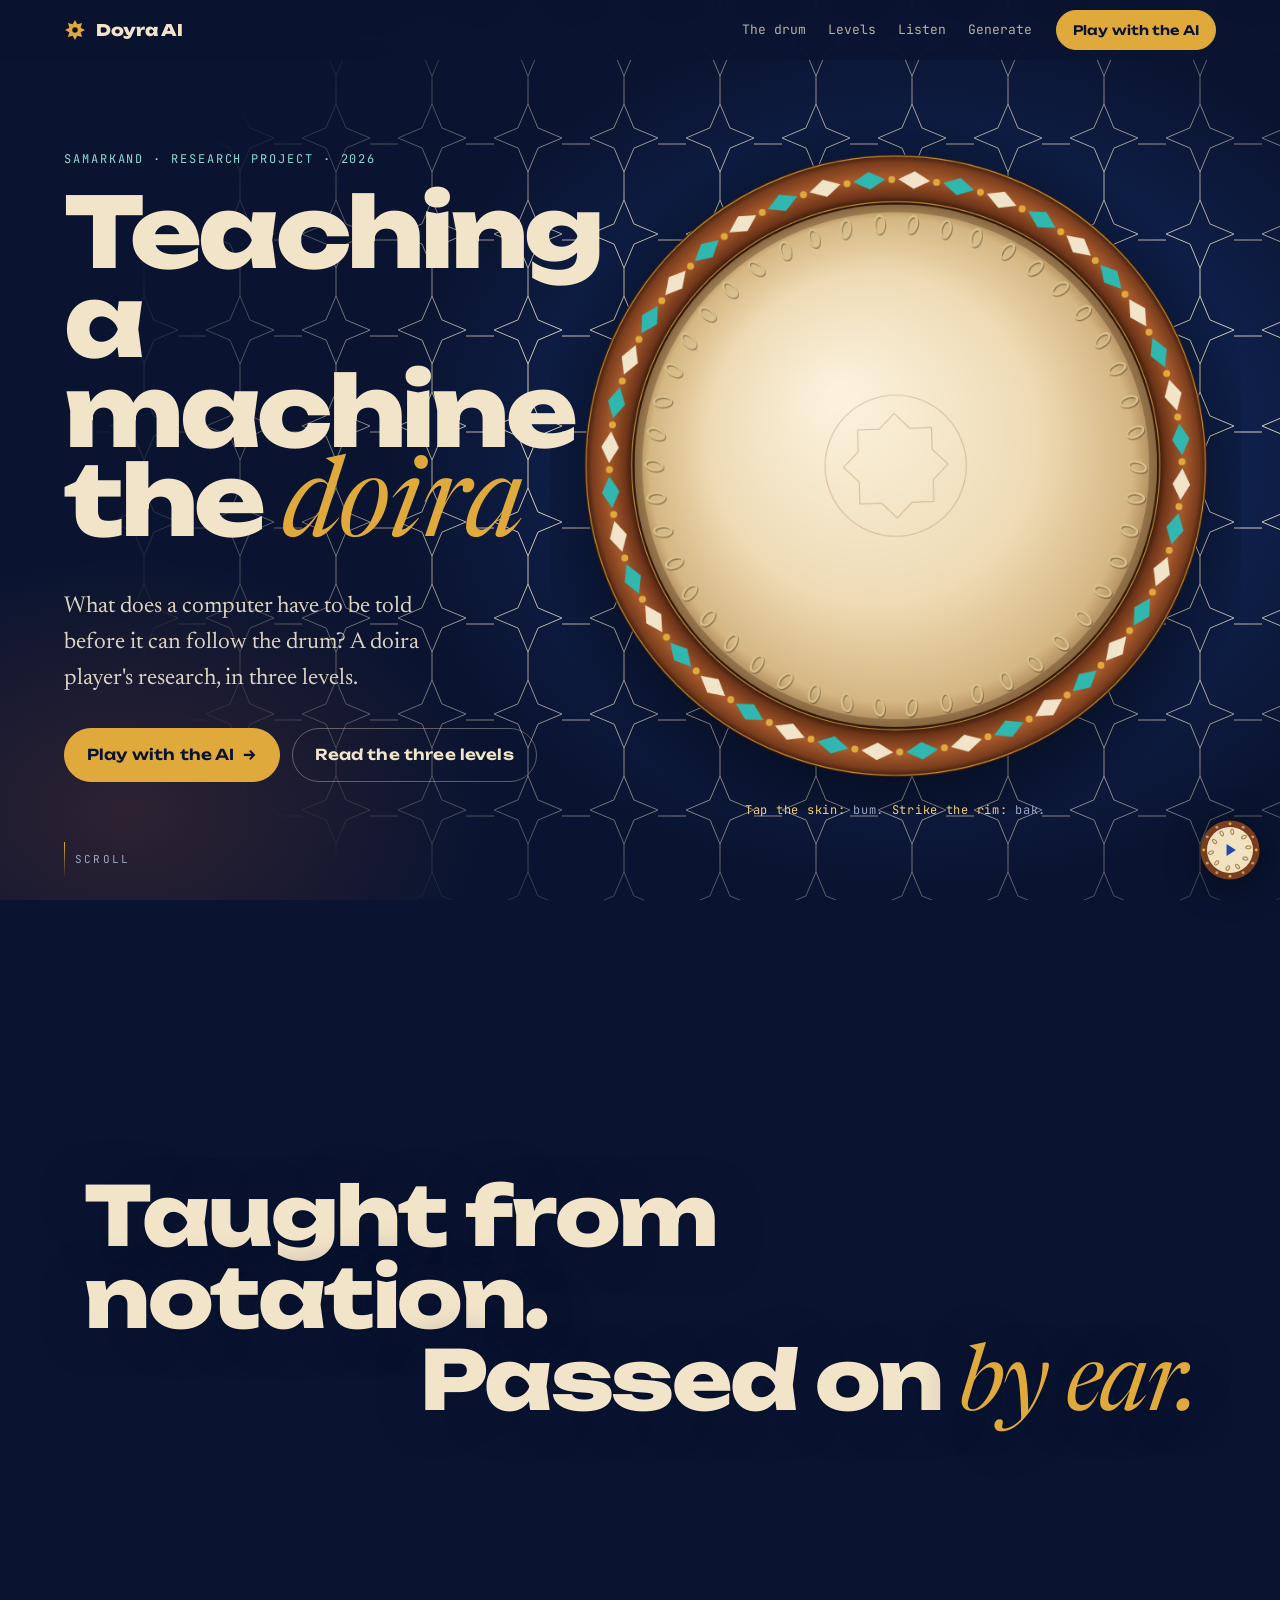
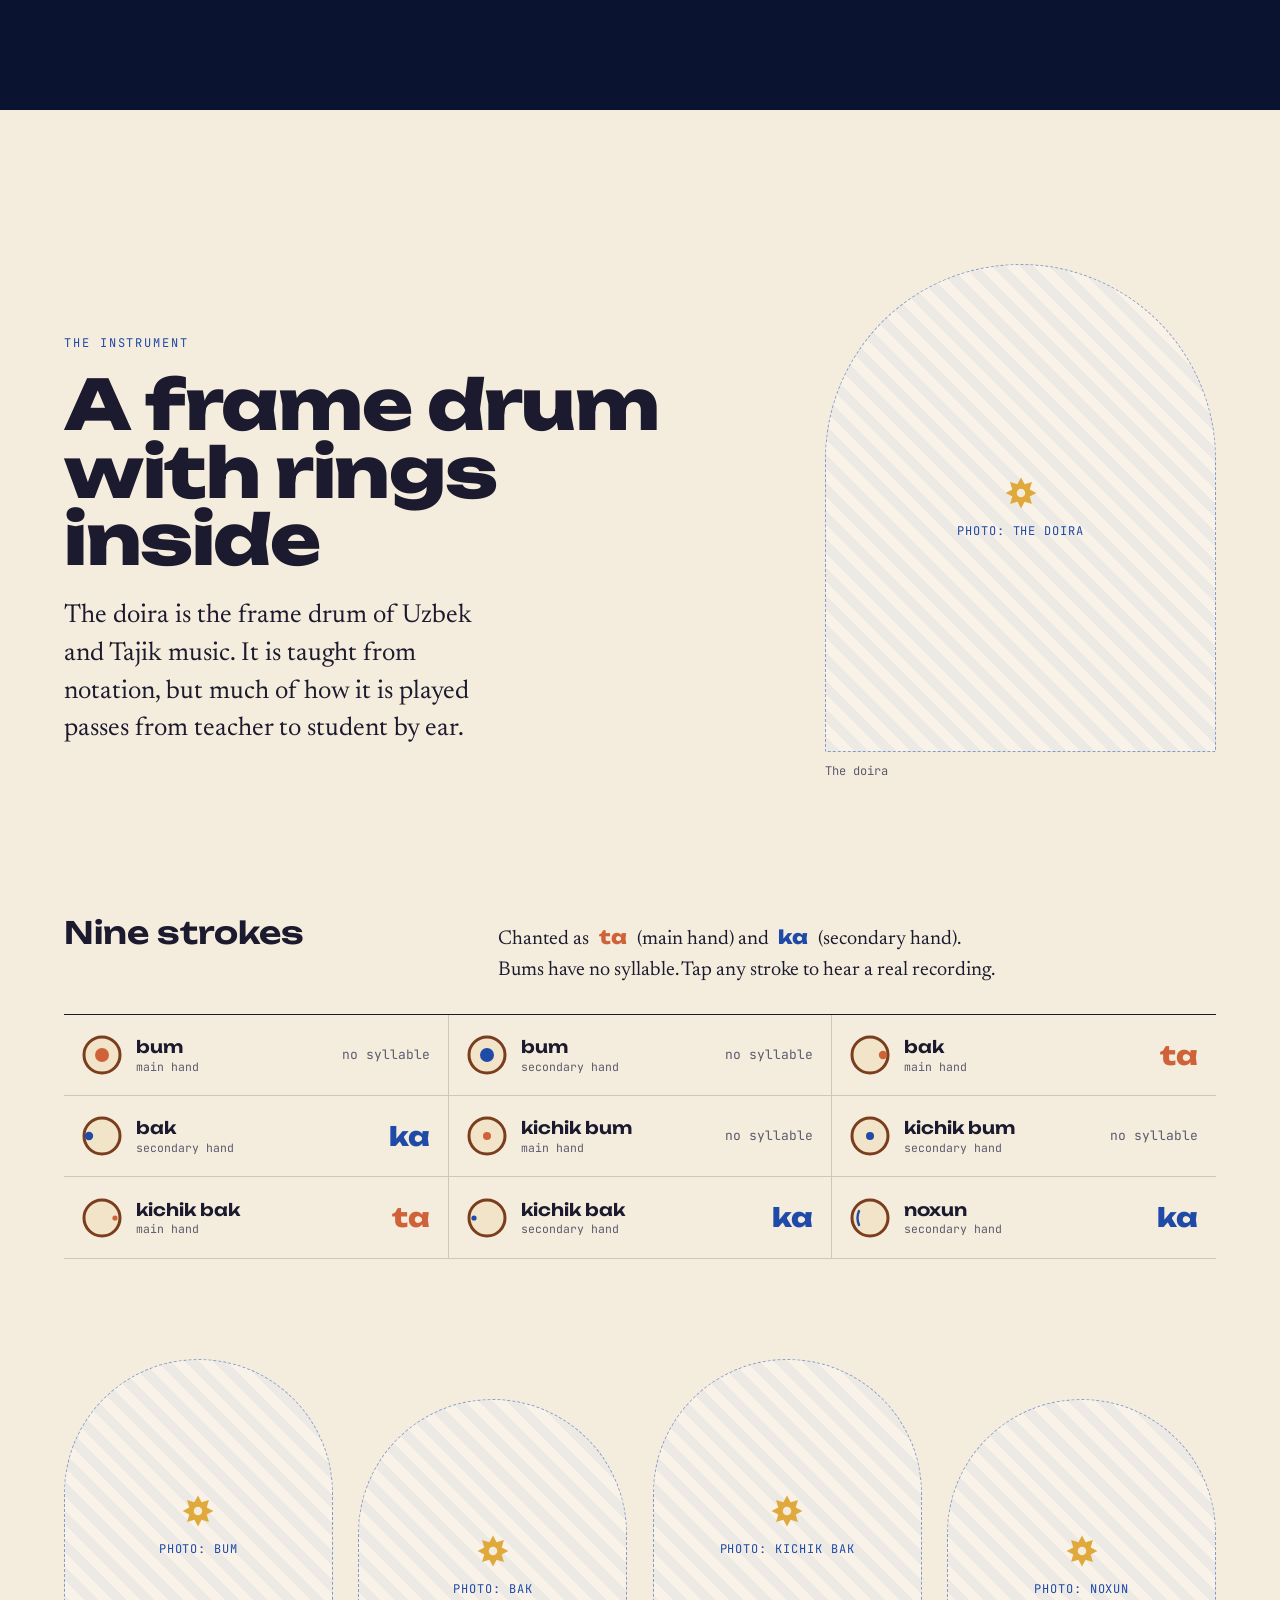
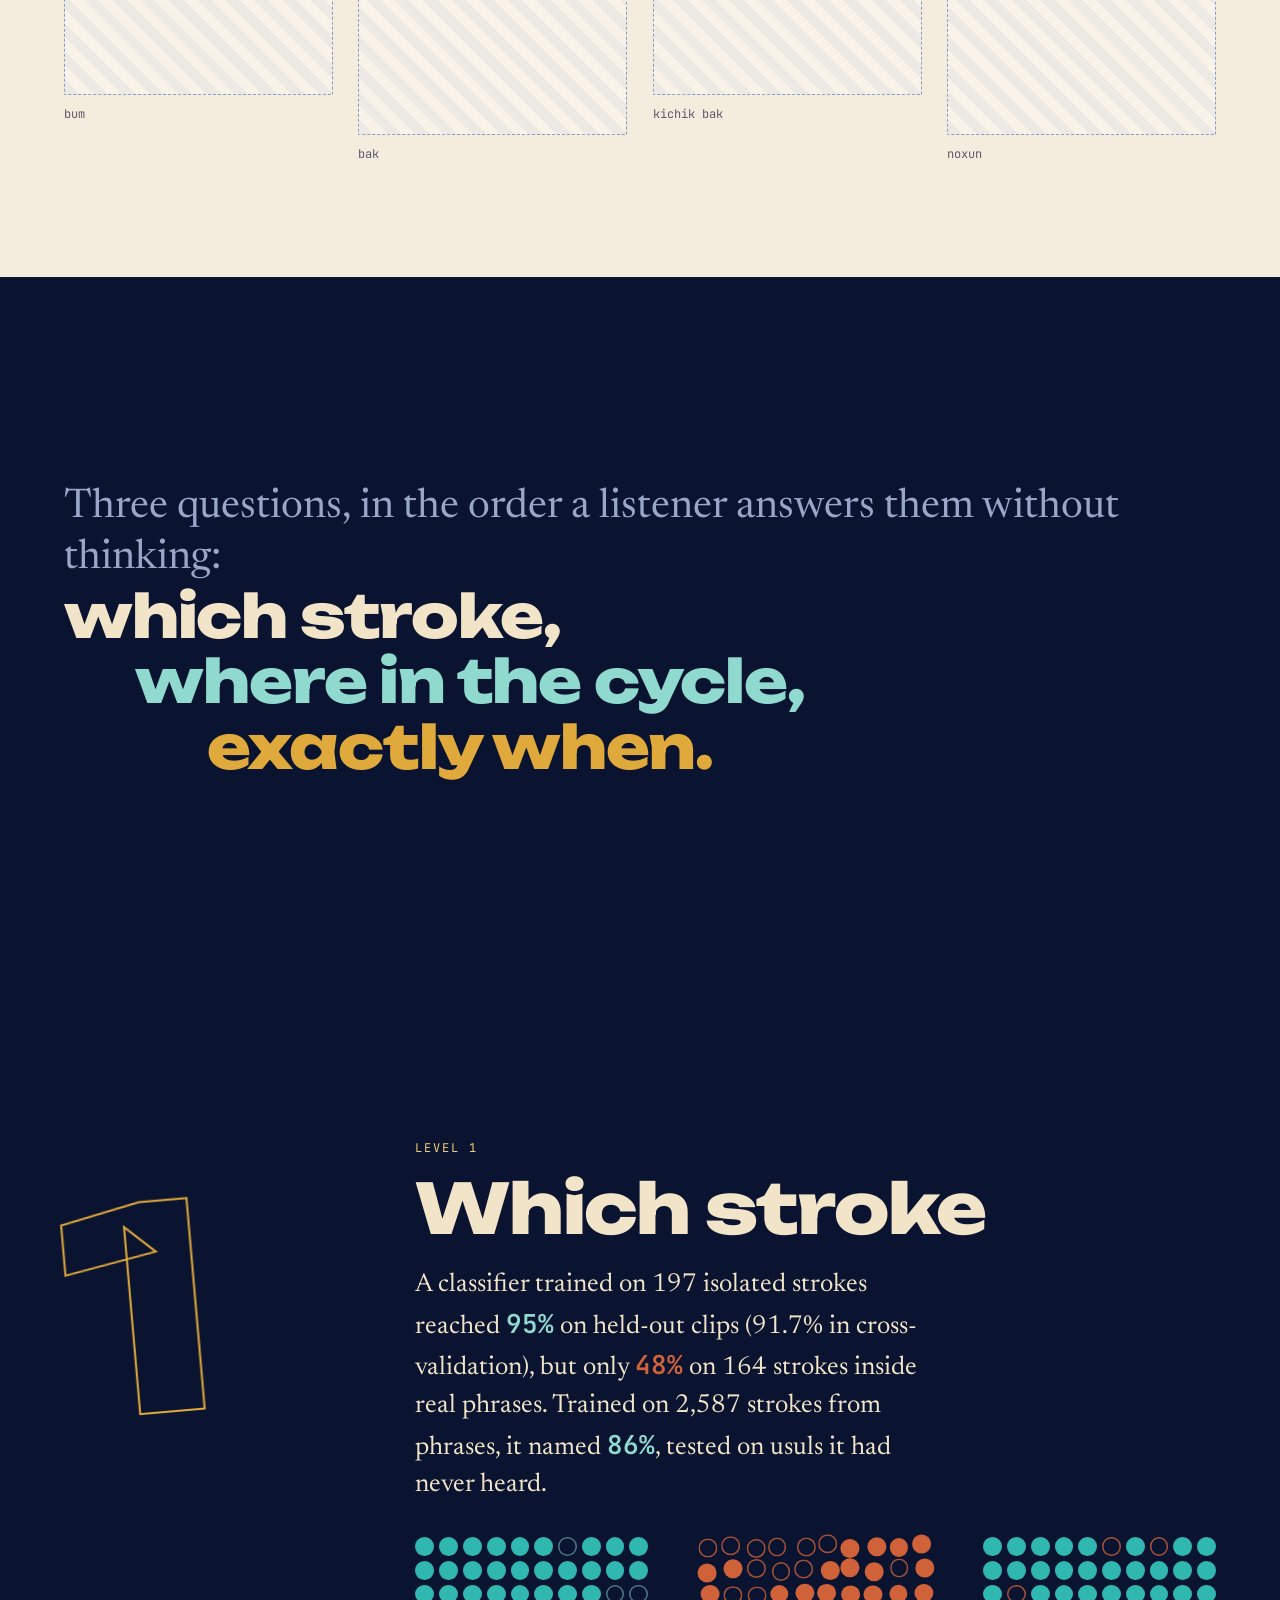
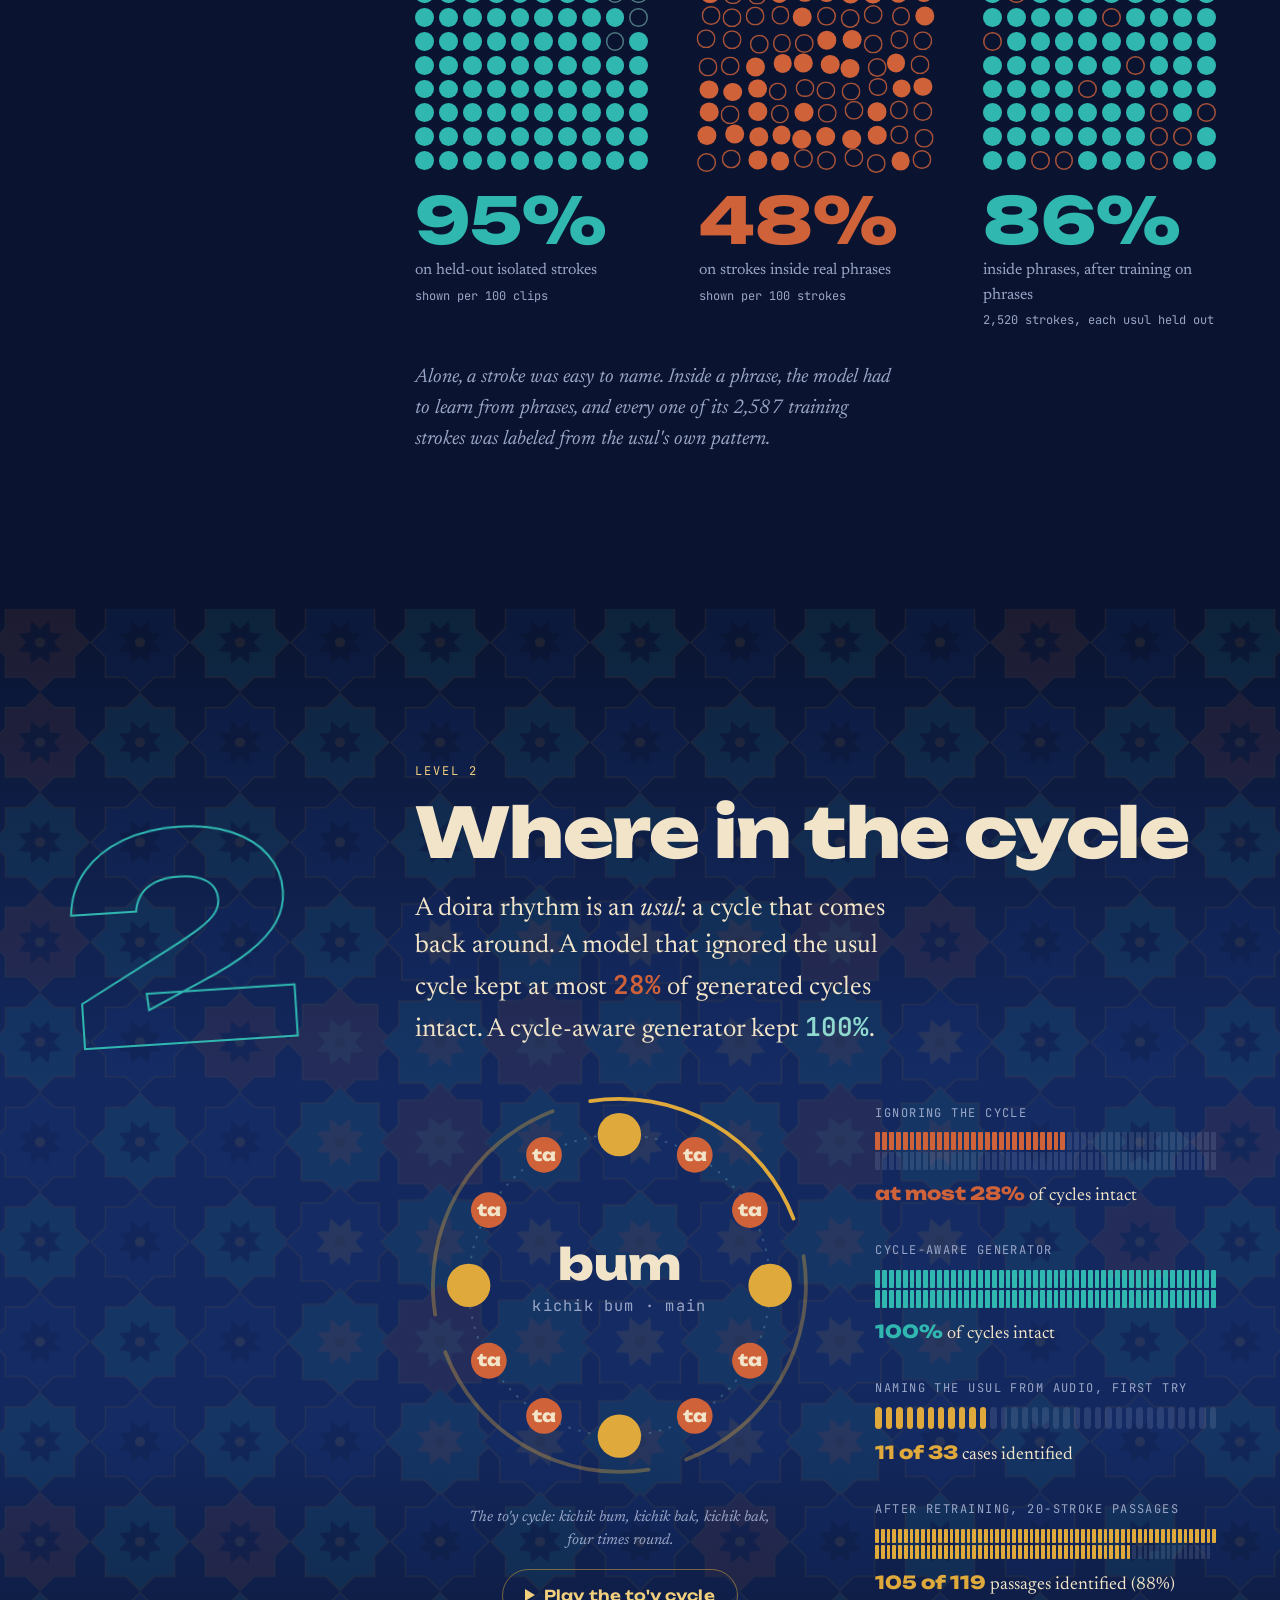
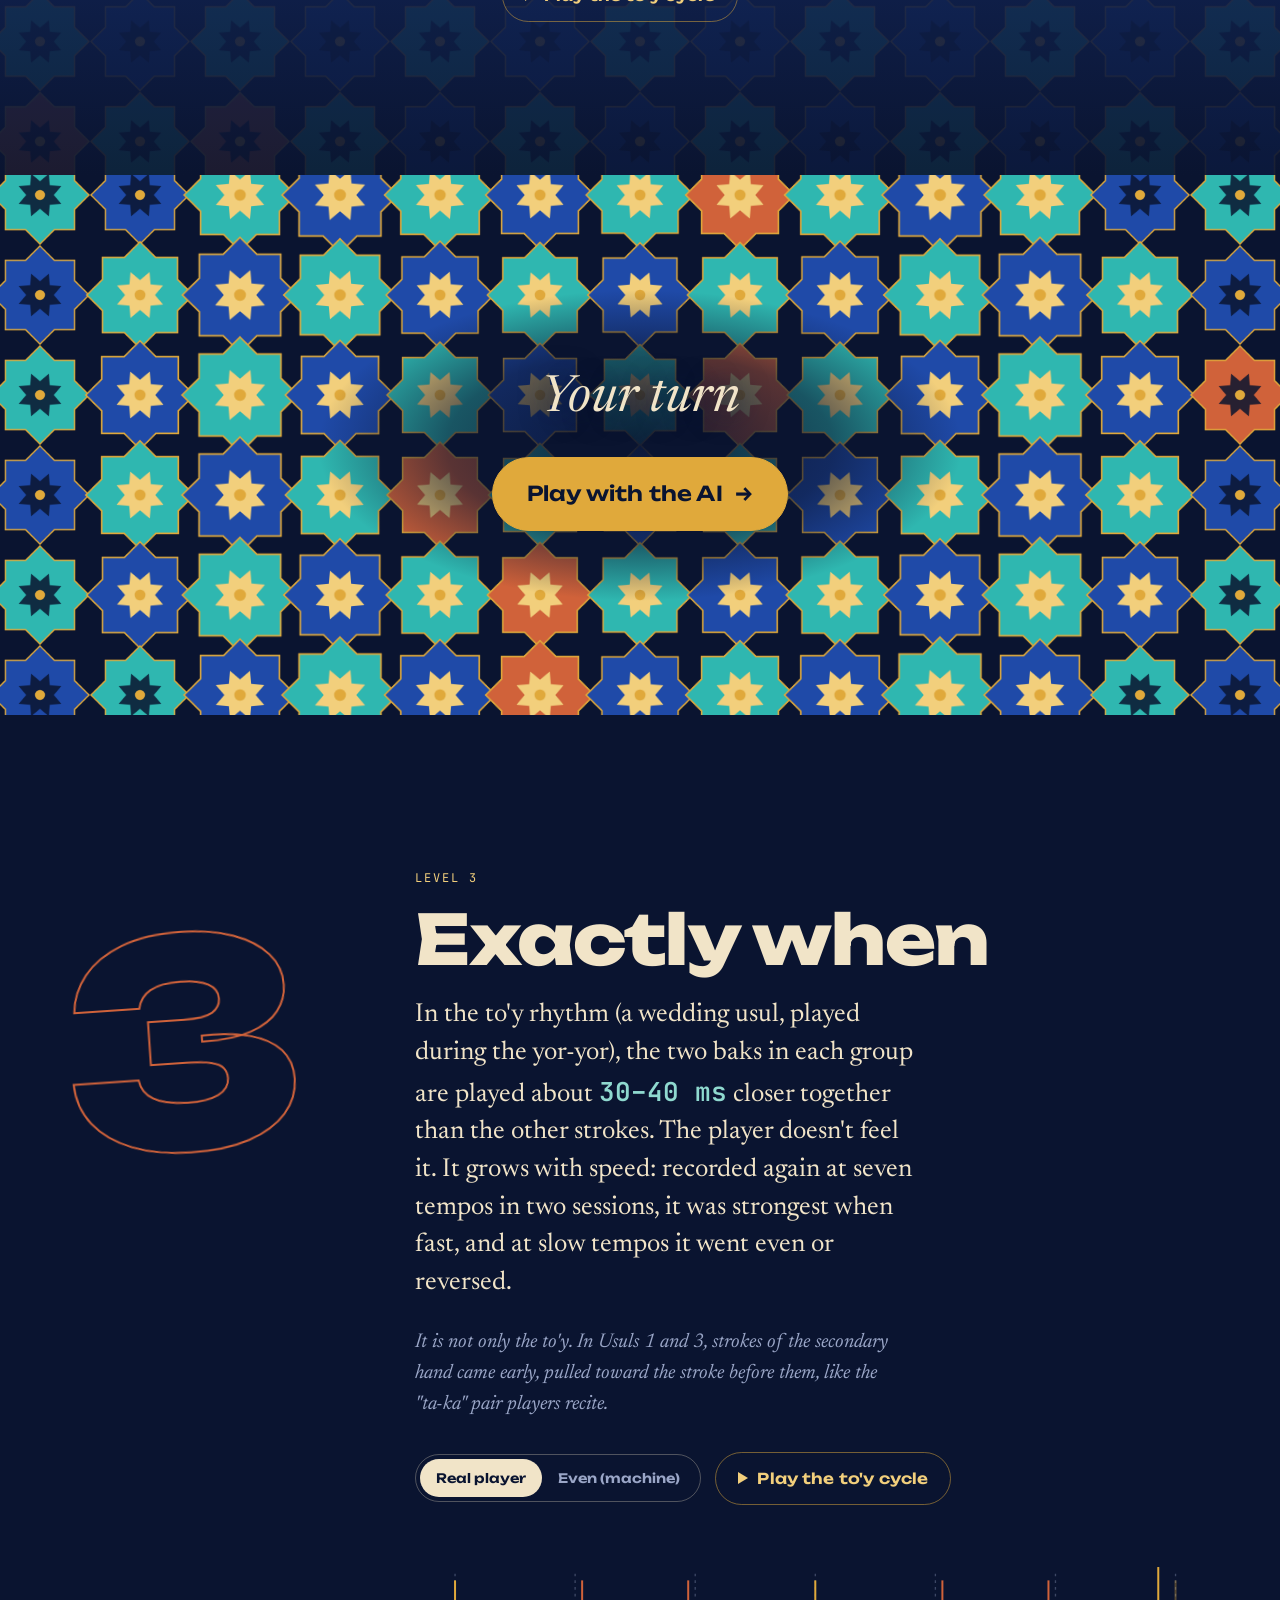
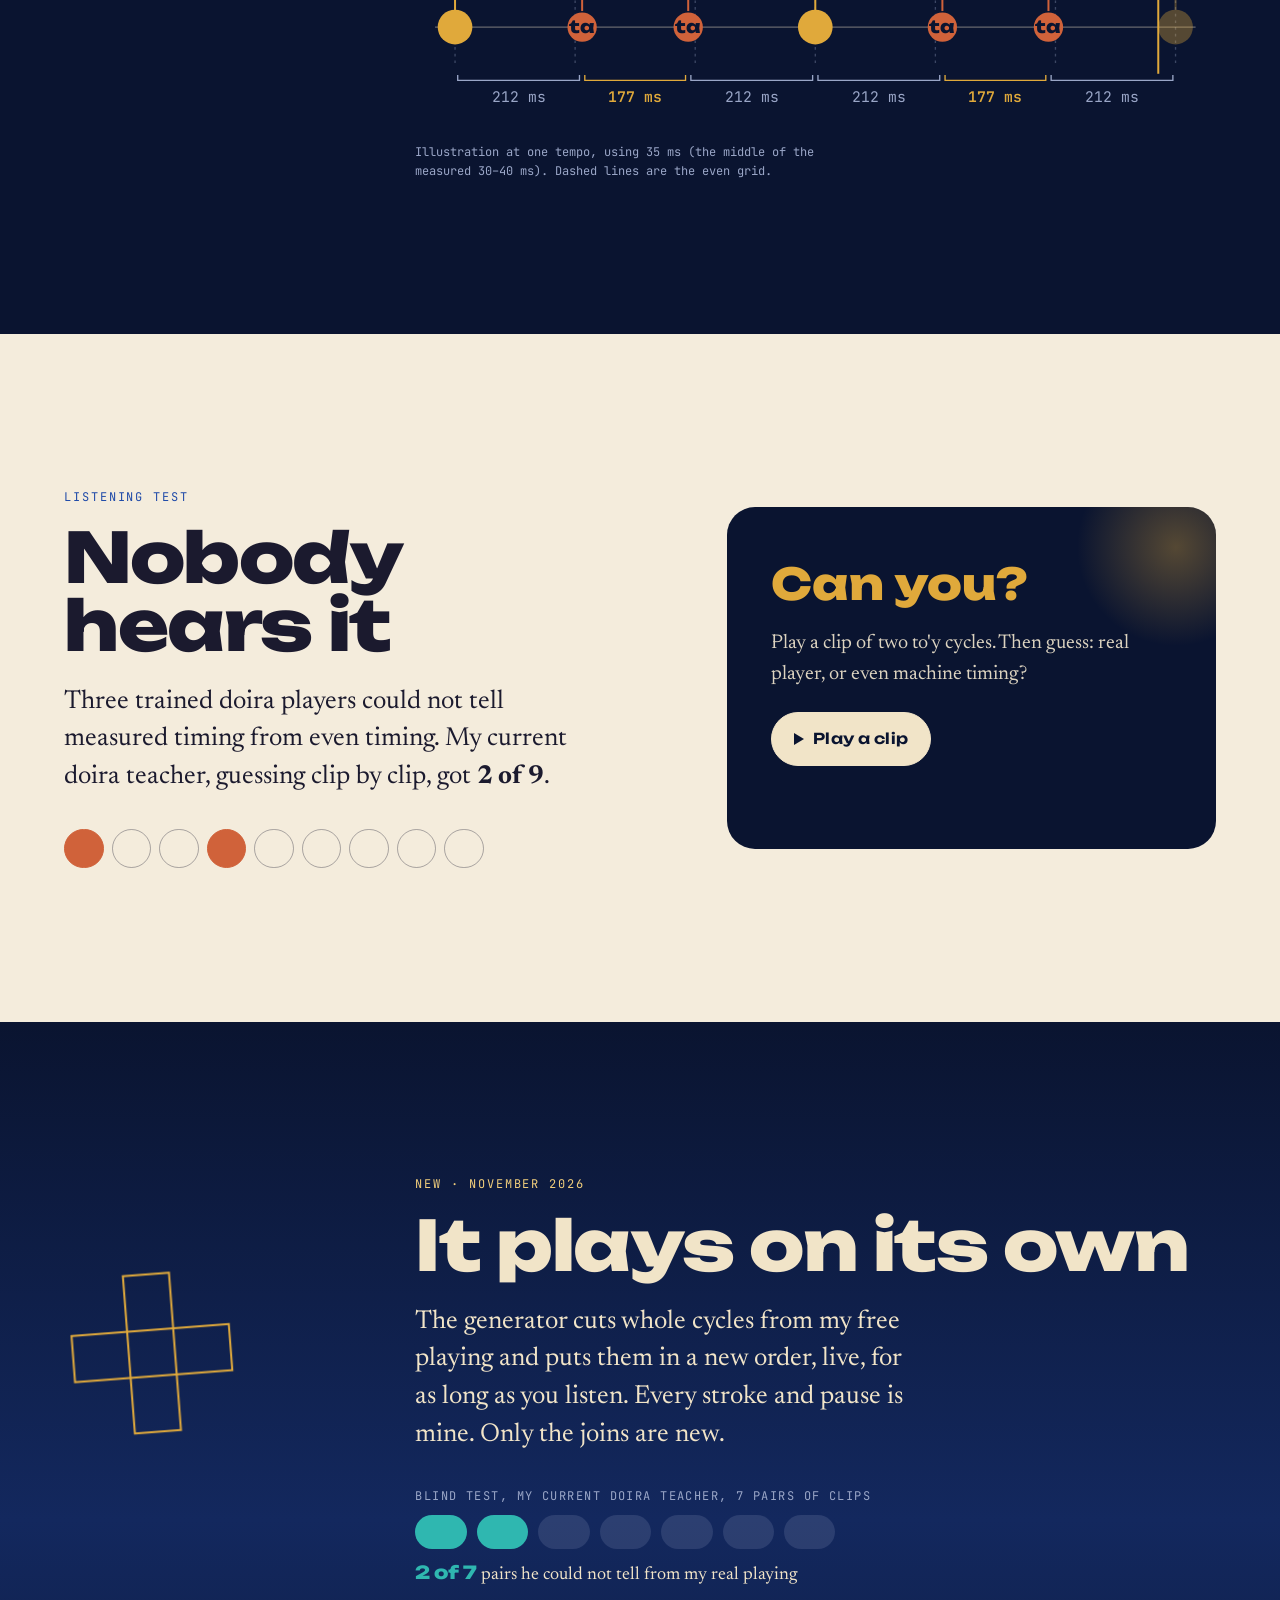
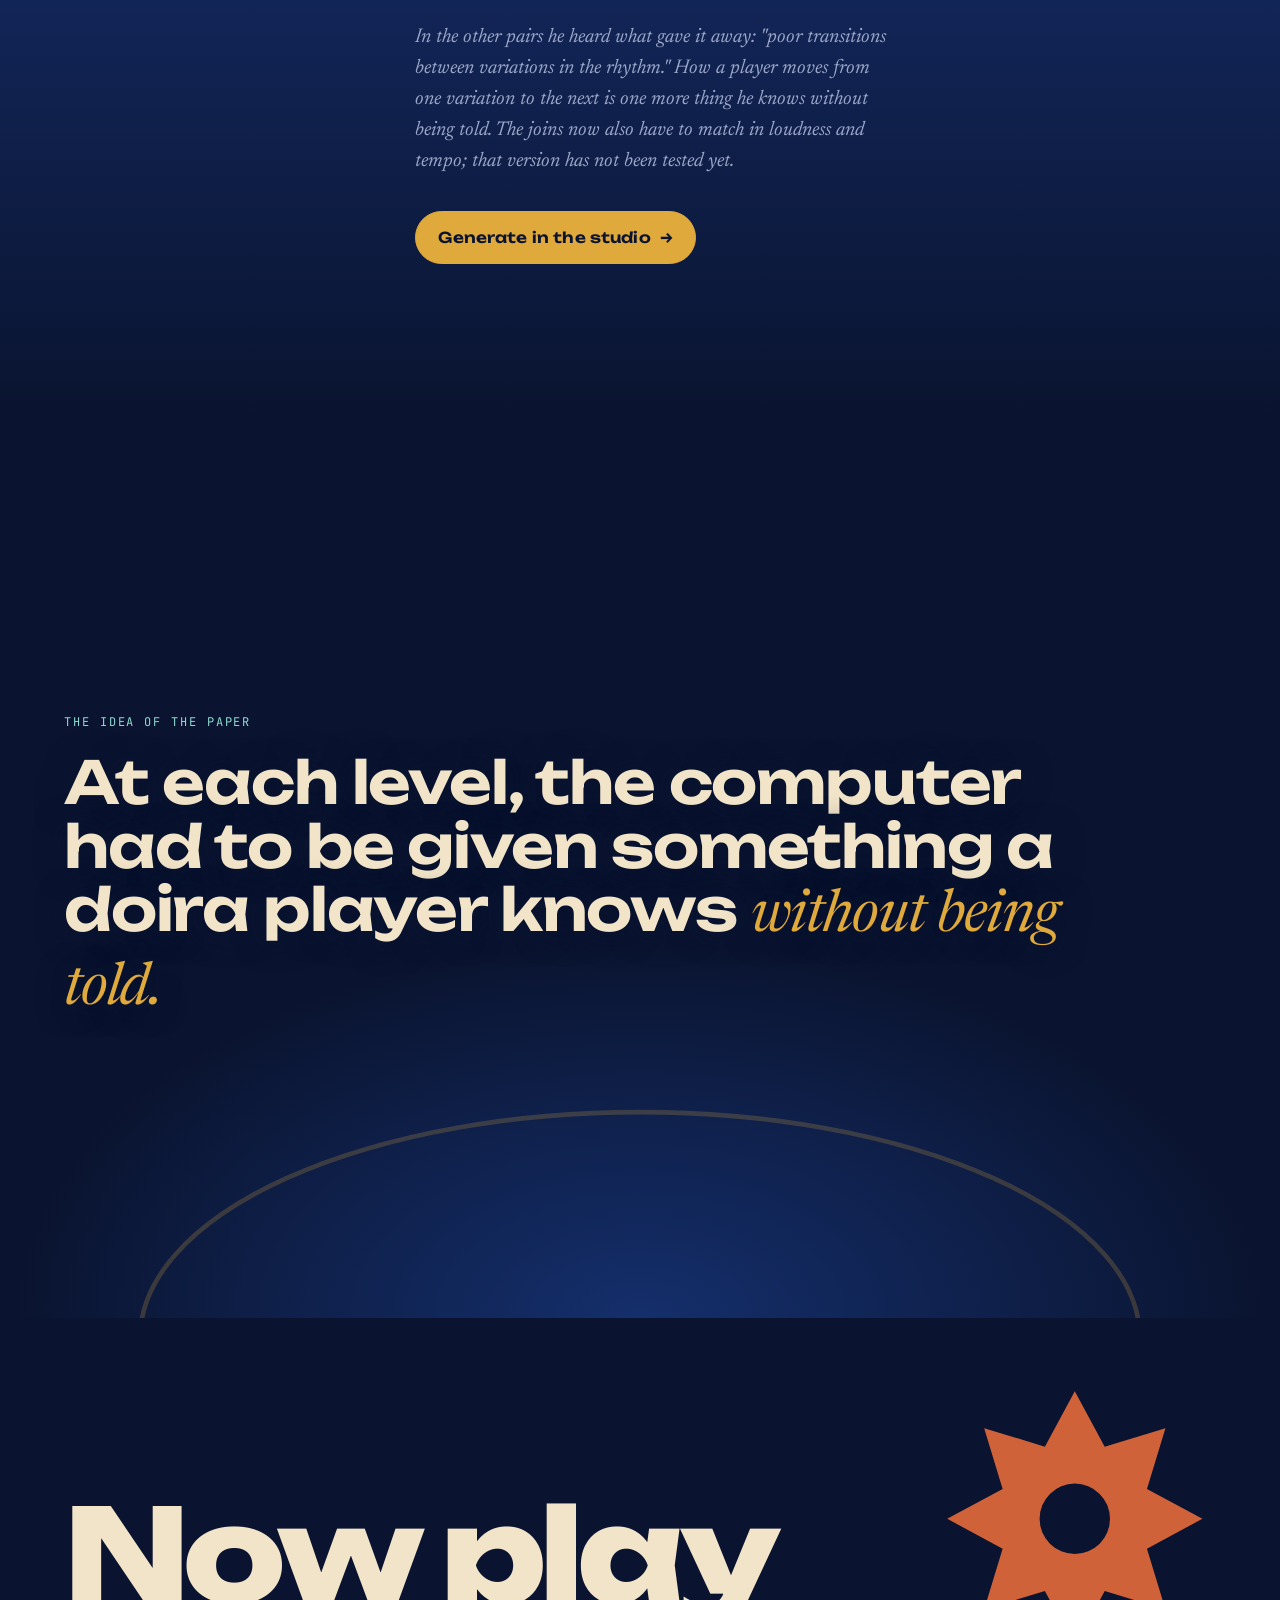
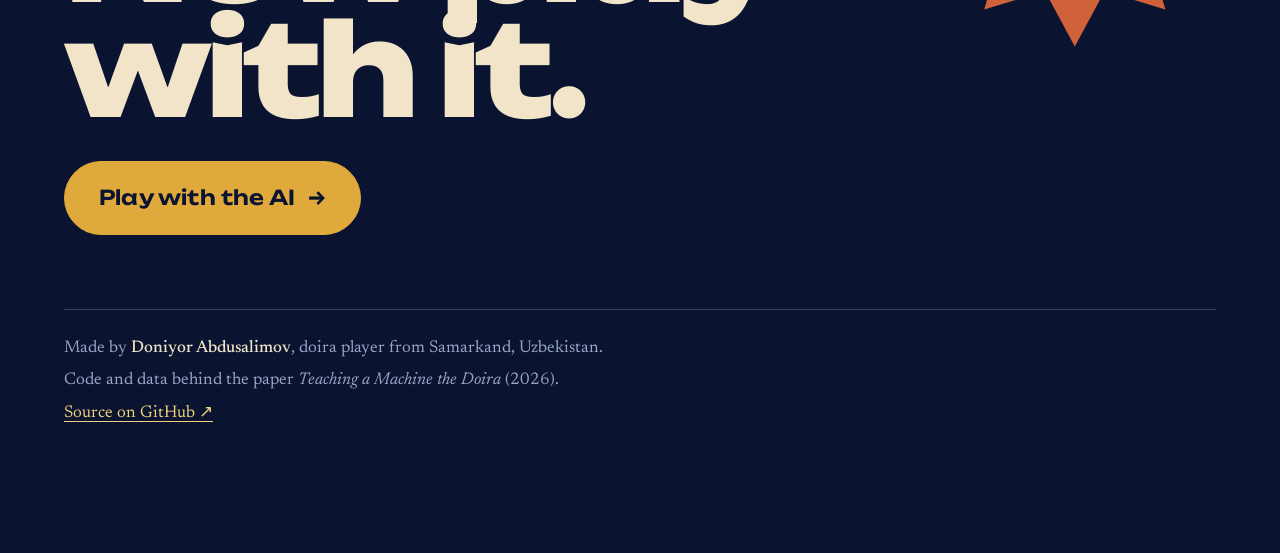
==== commit 81688b17: "Generate mode, new results (86% strokes, 88% usuls), Usul 3 = 15 strokes, updated site and READMEs" ====
--- a/doyra-ai-site/index.html
+++ b/doyra-ai-site/index.html
@@ -25,6 +25,7 @@
     <a href="#drum">The drum</a>
     <a href="#level-1">Levels</a>
     <a href="#listen">Listen</a>
+    <a href="#generate">Generate</a>
   </nav>
   <a class="btn btn-gold btn-sm" href="studio/index.html">Play with the AI</a>
 </header>
@@ -136,9 +137,9 @@
     <div class="level-body">
       <p class="eyebrow">Level 1</p>
       <h2 id="l1-title" class="h2">Which stroke</h2>
-      <p class="lede">A classifier trained on 197 isolated strokes reached <b class="hl">95%</b> on held-out clips (91.7% in cross-validation), but only <b class="hl hl-clay">48%</b> on 164 strokes inside real phrases.</p>
-
-      <div class="dots-duo" data-reveal>
+      <p class="lede">A classifier trained on 197 isolated strokes reached <b class="hl">95%</b> on held-out clips (91.7% in cross-validation), but only <b class="hl hl-clay">48%</b> on 164 strokes inside real phrases. Trained on 2,587 strokes from phrases, it named <b class="hl">86%</b>, tested on usuls it had never heard.</p>
+
+      <div class="dots-duo dots-trio" data-reveal>
         <figure class="dots-panel">
           <div class="dots" id="dots-isolated"></div>
           <figcaption><span class="big">95%</span> on held-out isolated strokes <small>shown per 100 clips</small></figcaption>
@@ -147,8 +148,12 @@
           <div class="dots dots-phrase" id="dots-phrase"></div>
           <figcaption><span class="big clay">48%</span> on strokes inside real phrases <small>shown per 100 strokes</small></figcaption>
         </figure>
-      </div>
-      <p class="aside">Alone, a stroke was easy to name. Inside a phrase, the same model needed something more.</p>
+        <figure class="dots-panel">
+          <div class="dots dots-phrase2" id="dots-phrase2"></div>
+          <figcaption><span class="big">86%</span> inside phrases, after training on phrases <small>2,520 strokes, each usul held out</small></figcaption>
+        </figure>
+      </div>
+      <p class="aside">Alone, a stroke was easy to name. Inside a phrase, the model had to learn from phrases, and every one of its 2,587 training strokes was labeled from the usul's own pattern.</p>
     </div>
   </section>
 
@@ -186,9 +191,14 @@
             <p class="stat-value"><span class="turq">100%</span> of cycles intact</p>
           </div>
           <div class="stat">
-            <p class="stat-label">Naming the usul from audio</p>
+            <p class="stat-label">Naming the usul from audio, first try</p>
             <div class="ticks ticks-33" data-total="33" data-lit="11" data-tone="gold"></div>
             <p class="stat-value"><span class="gold">11 of 33</span> cases identified</p>
+          </div>
+          <div class="stat">
+            <p class="stat-label">After retraining, 20-stroke passages</p>
+            <div class="ticks ticks-119" data-total="119" data-lit="105" data-tone="gold"></div>
+            <p class="stat-value"><span class="gold">105 of 119</span> passages identified (88%)</p>
           </div>
         </div>
       </div>
@@ -210,7 +220,8 @@
     <div class="level-body">
       <p class="eyebrow">Level 3</p>
       <h2 id="l3-title" class="h2">Exactly when</h2>
-      <p class="lede">In the to'y rhythm (a wedding usul, played during the yor-yor), the two baks in each group are played about <b class="hl">30–40&nbsp;ms</b> closer together than the other strokes. The player doesn't feel it. It fades at slow tempos.</p>
+      <p class="lede">In the to'y rhythm (a wedding usul, played during the yor-yor), the two baks in each group are played about <b class="hl">30–40&nbsp;ms</b> closer together than the other strokes. The player doesn't feel it. It grows with speed: recorded again at seven tempos in two sessions, it was strongest when fast, and at slow tempos it went even or reversed.</p>
+      <p class="aside aside-top">It is not only the to'y. In Usuls 1 and 3, strokes of the secondary hand came early, pulled toward the stroke before them, like the "ta-ka" pair players recite.</p>
 
       <div class="timing" id="timing">
         <div class="timing-controls">
@@ -234,7 +245,7 @@
       <div>
         <p class="eyebrow eyebrow-dark">Listening test</p>
         <h2 id="listen-title" class="h2">Nobody hears it</h2>
-        <p class="lede">Three trained doira players could not tell measured timing from even timing. My teacher, guessing clip by clip, got <b>2 of 9</b>.</p>
+        <p class="lede">Three trained doira players could not tell measured timing from even timing. My current doira teacher, guessing clip by clip, got <b>2 of 9</b>.</p>
         <div class="nine" aria-label="2 of 9 correct">
           <span class="on"></span><span></span><span></span><span class="on"></span><span></span><span></span><span></span><span></span><span></span>
         </div>
@@ -250,6 +261,25 @@
         </div>
         <p class="game-score" id="game-score" aria-live="polite"></p>
       </div>
+    </div>
+  </section>
+
+  <!-- ============================== GENERATE ============================== -->
+  <section class="level level-gen" id="generate" data-scroll aria-labelledby="gen-title">
+    <div class="level-num" aria-hidden="true">+</div>
+    <div class="level-body">
+      <p class="eyebrow">New · November 2026</p>
+      <h2 id="gen-title" class="h2">It plays on its own</h2>
+      <p class="lede">The generator cuts whole cycles from my free playing and puts them in a new order, live, for as long as you listen. Every stroke and pause is mine. Only the joins are new.</p>
+      <div class="cycle-stats" data-reveal>
+        <div class="stat">
+          <p class="stat-label">Blind test, my current doira teacher, 7 pairs of clips</p>
+          <div class="ticks ticks-7" data-total="7" data-lit="2" data-tone="turq"></div>
+          <p class="stat-value"><span class="turq">2 of 7</span> pairs he could not tell from my real playing</p>
+        </div>
+      </div>
+      <p class="aside">In the other pairs he heard what gave it away: "poor transitions between variations in the rhythm." How a player moves from one variation to the next is one more thing he knows without being told. The joins now also have to match in loudness and tempo; that version has not been tested yet.</p>
+      <a class="btn btn-gold gen-cta" href="studio/index.html#generate">Generate in the studio <span aria-hidden="true">→</span></a>
     </div>
   </section>
 
--- a/doyra-ai-site/style.css
+++ b/doyra-ai-site/style.css
@@ -635,3 +635,18 @@
   .timing-svg .gap-label { font-size: 38px; }
   .timing-svg .mark text { font-size: 34px; }
 }
+
+/* Level 1: three panels (isolated, phrases, phrases after retraining) */
+.dots-trio { grid-template-columns: repeat(3, minmax(0, 1fr)); }
+@media (max-width: 760px) { .dots-trio { grid-template-columns: minmax(0, 1fr); } }
+/* Level 2: 119 passages */
+.ticks-119 { grid-template-columns: repeat(60, minmax(0, 1fr)); gap: 2px; }
+.ticks-119 i { height: 14px; }
+/* Level 3: second finding */
+.aside-top { margin: -8px 0 32px; }
+/* Generate */
+.level-gen { background: linear-gradient(var(--ink), var(--lapis-deep) 50%, var(--ink)); }
+.level-gen .level-num { -webkit-text-stroke-color: var(--gold); }
+.ticks-7 { grid-template-columns: repeat(7, minmax(0, 1fr)); gap: 10px; max-width: 420px; }
+.ticks-7 i { height: 34px; border-radius: 999px; }
+.gen-cta { margin-top: 34px; }
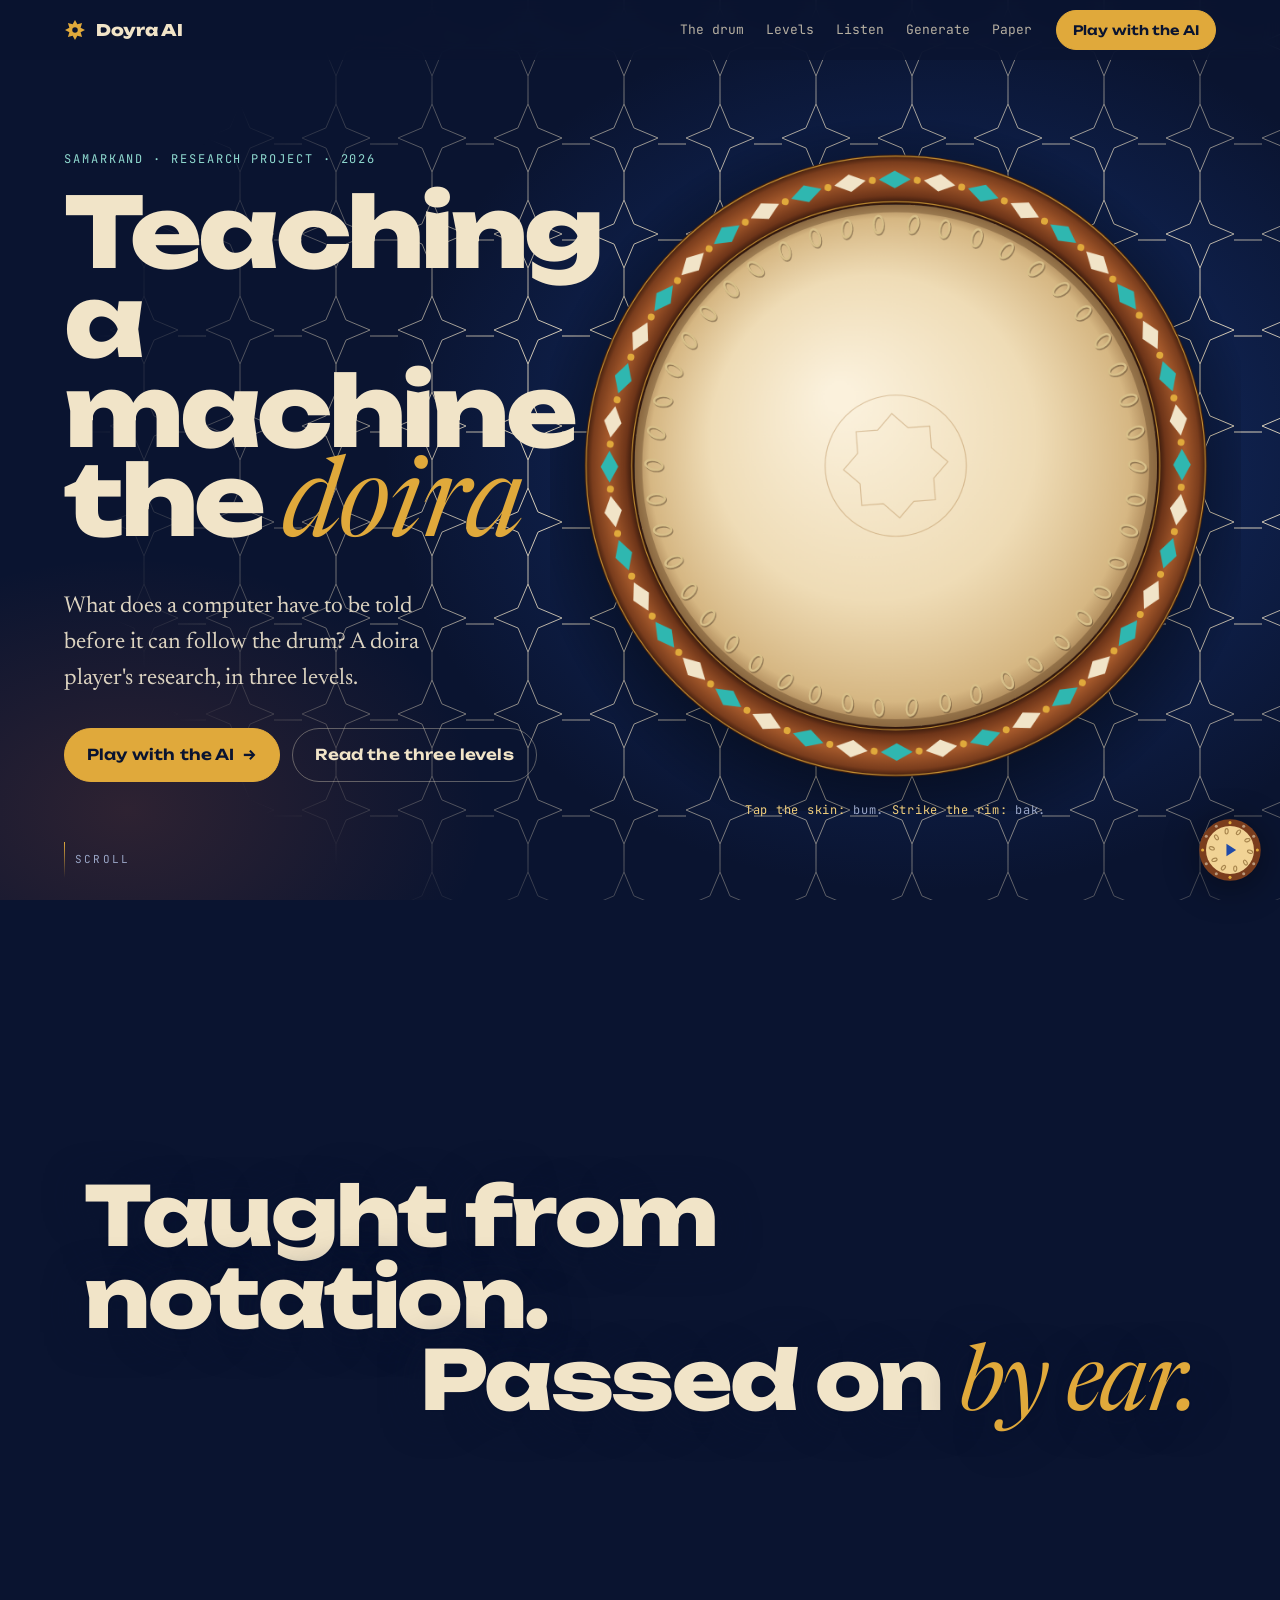
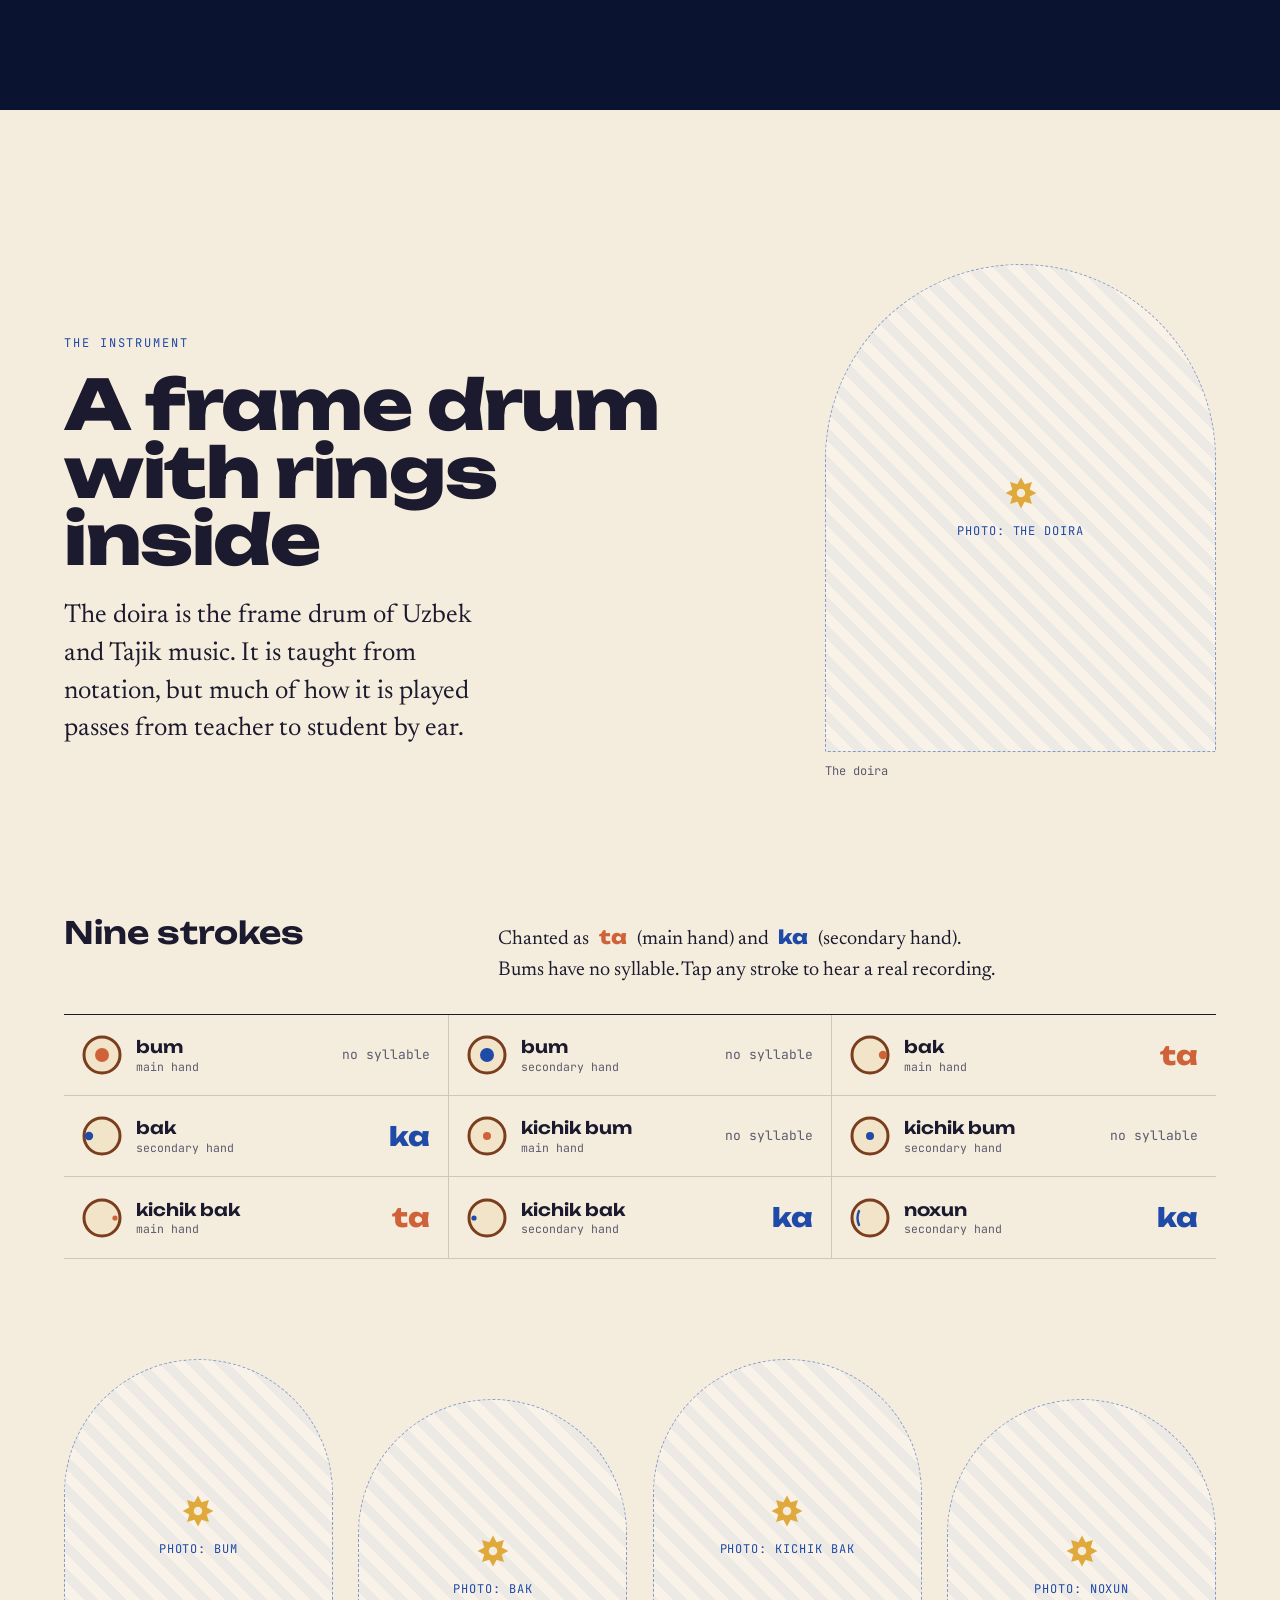
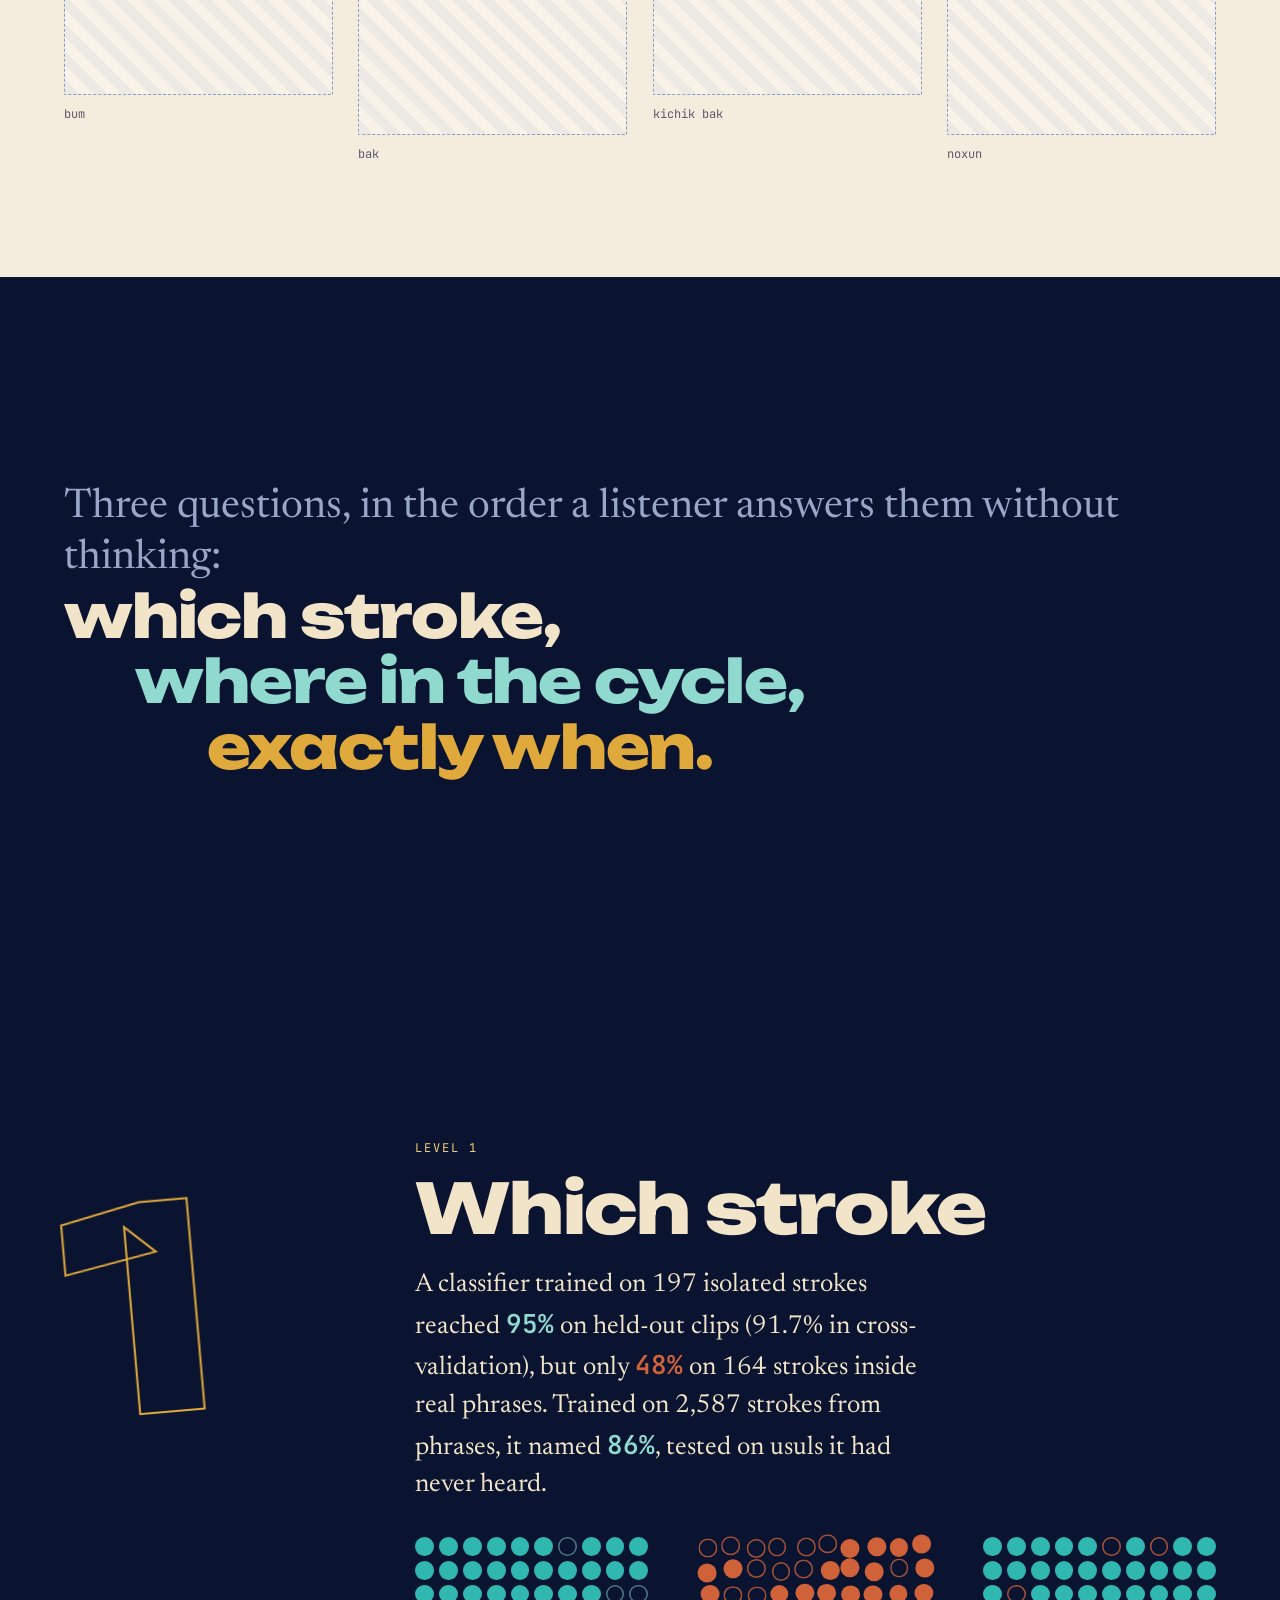
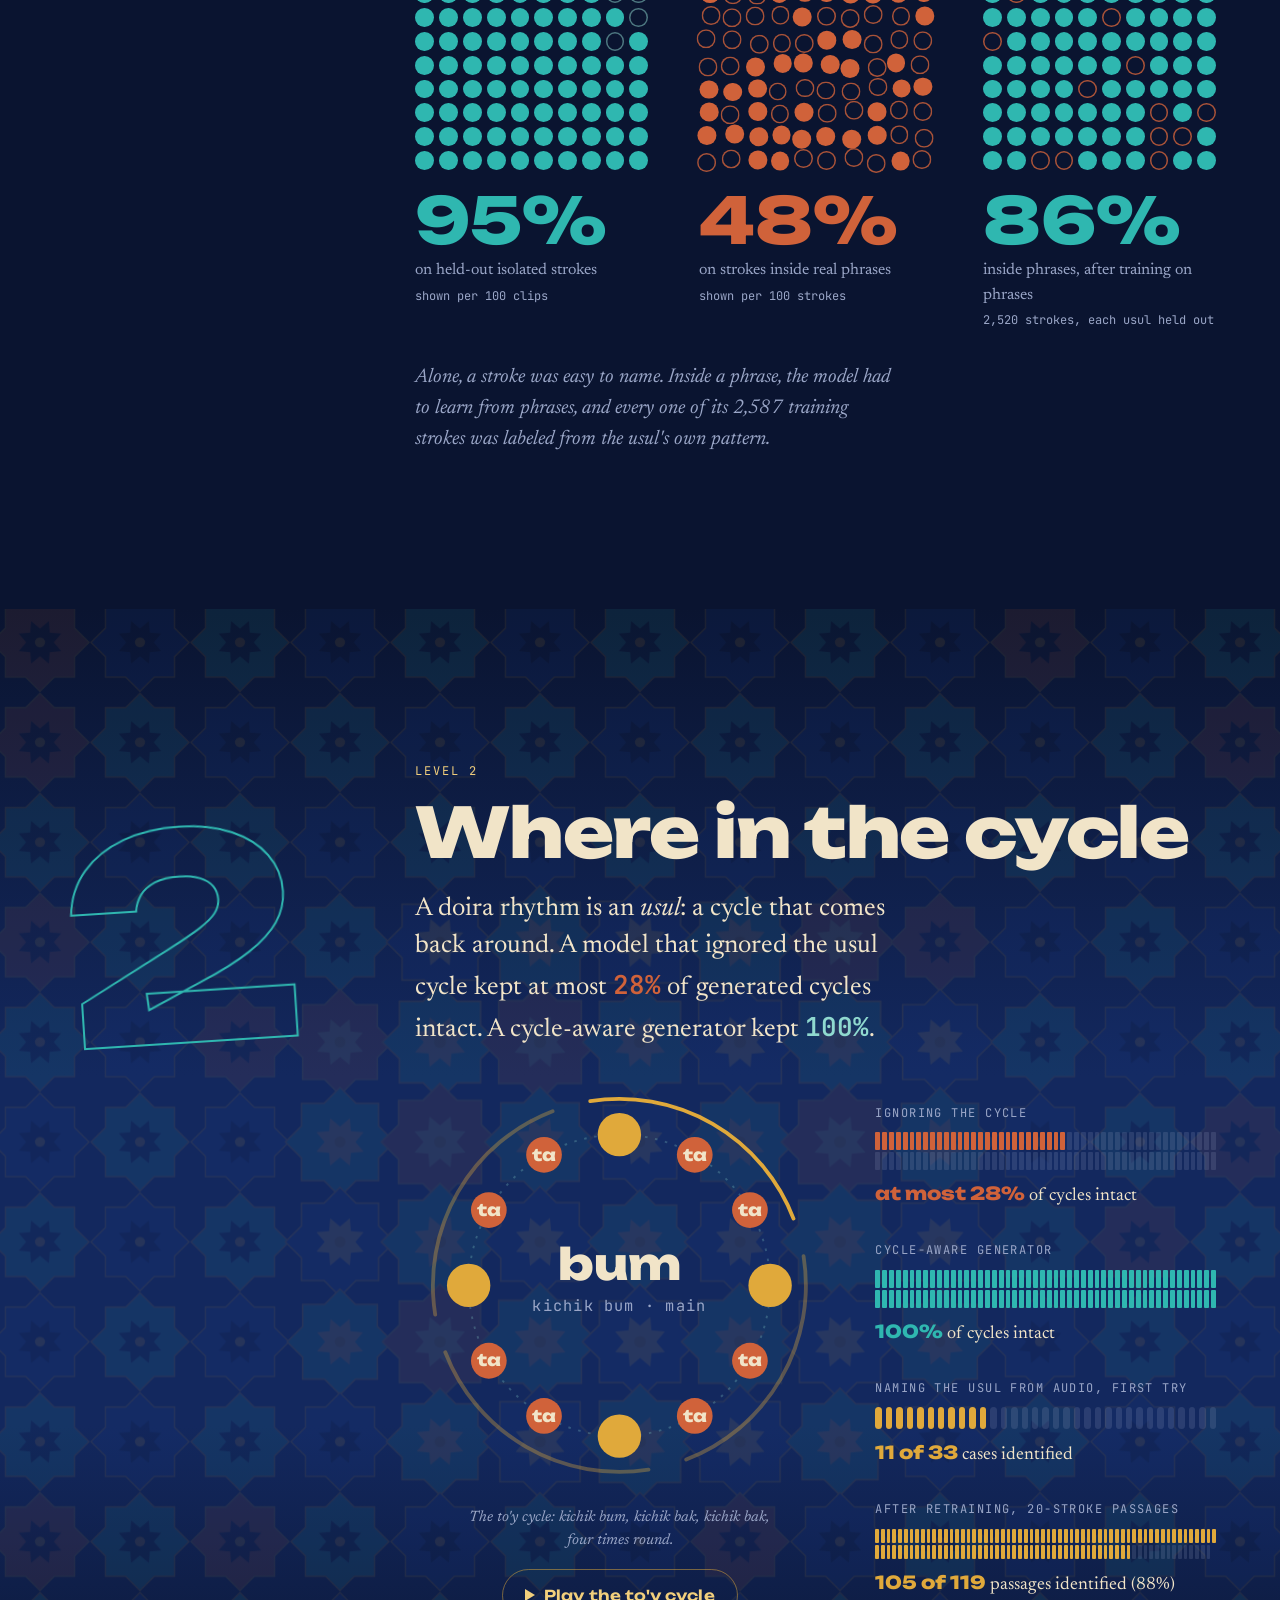
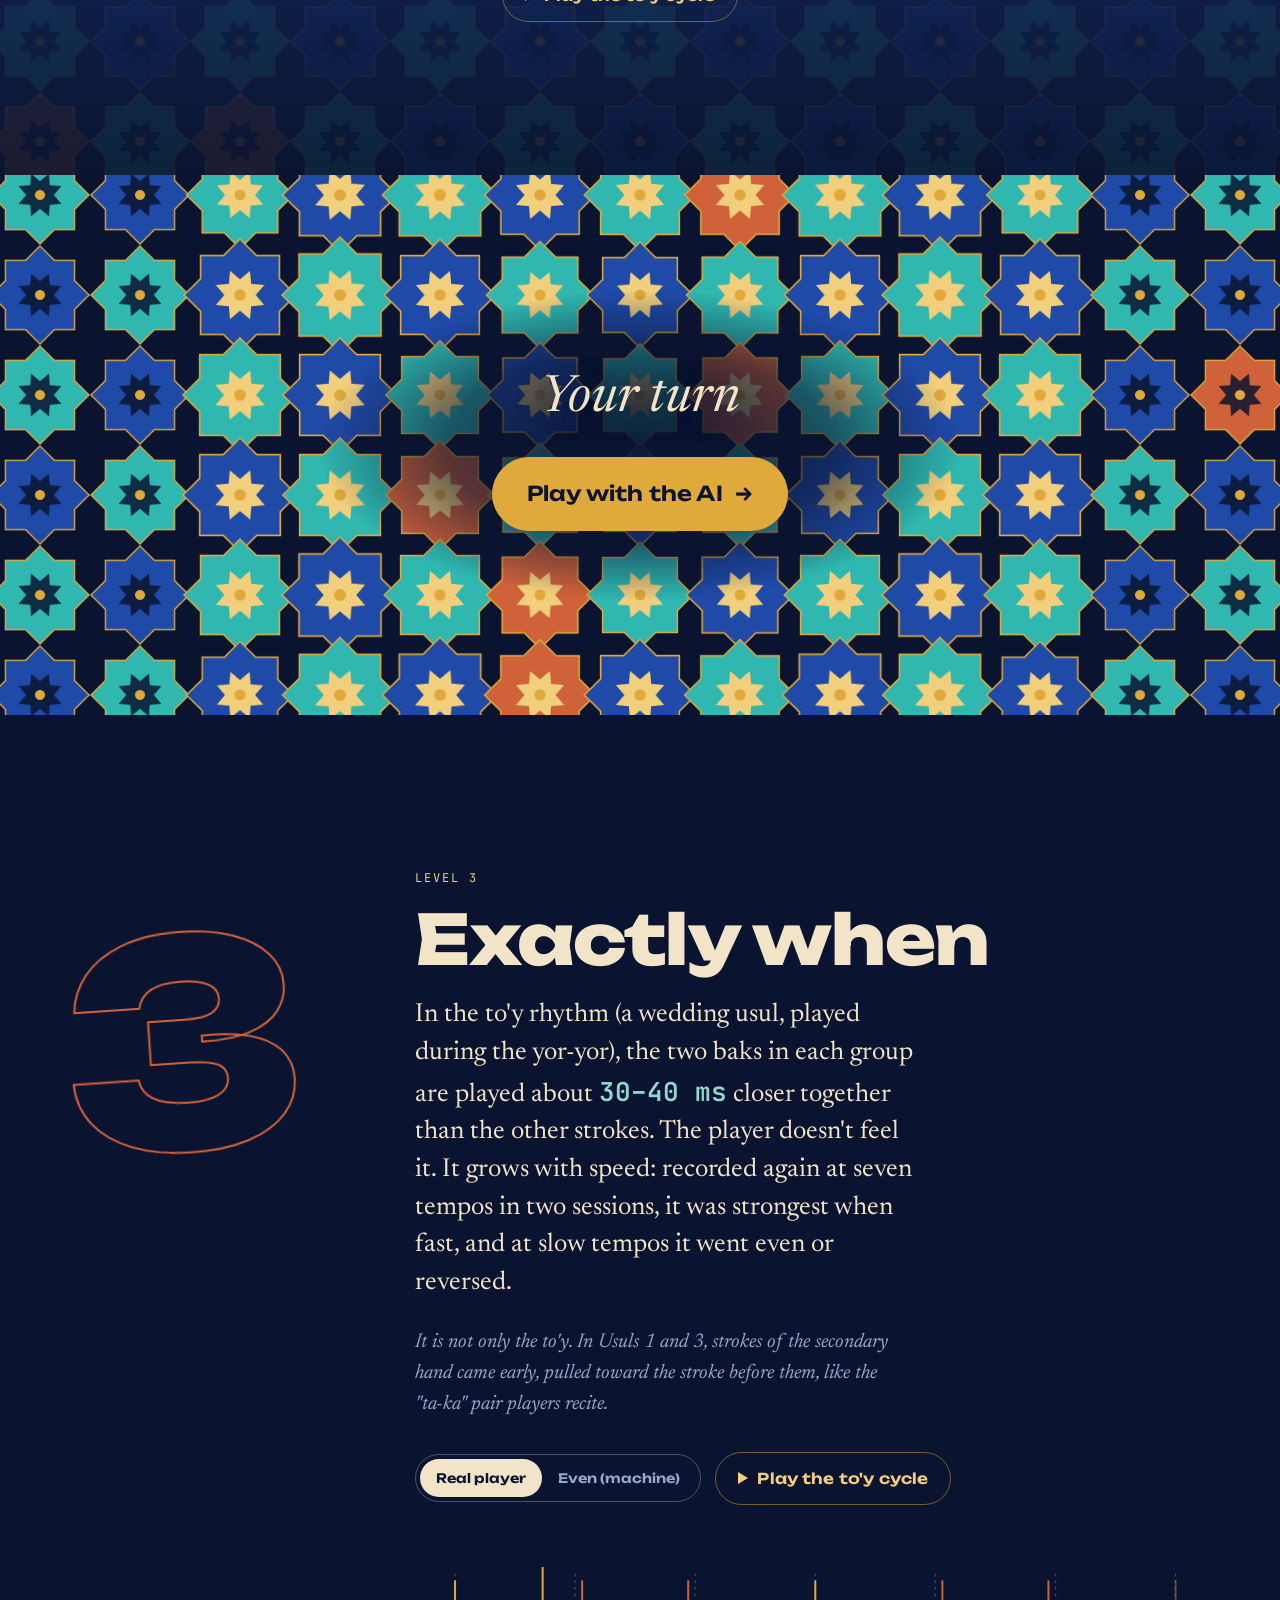
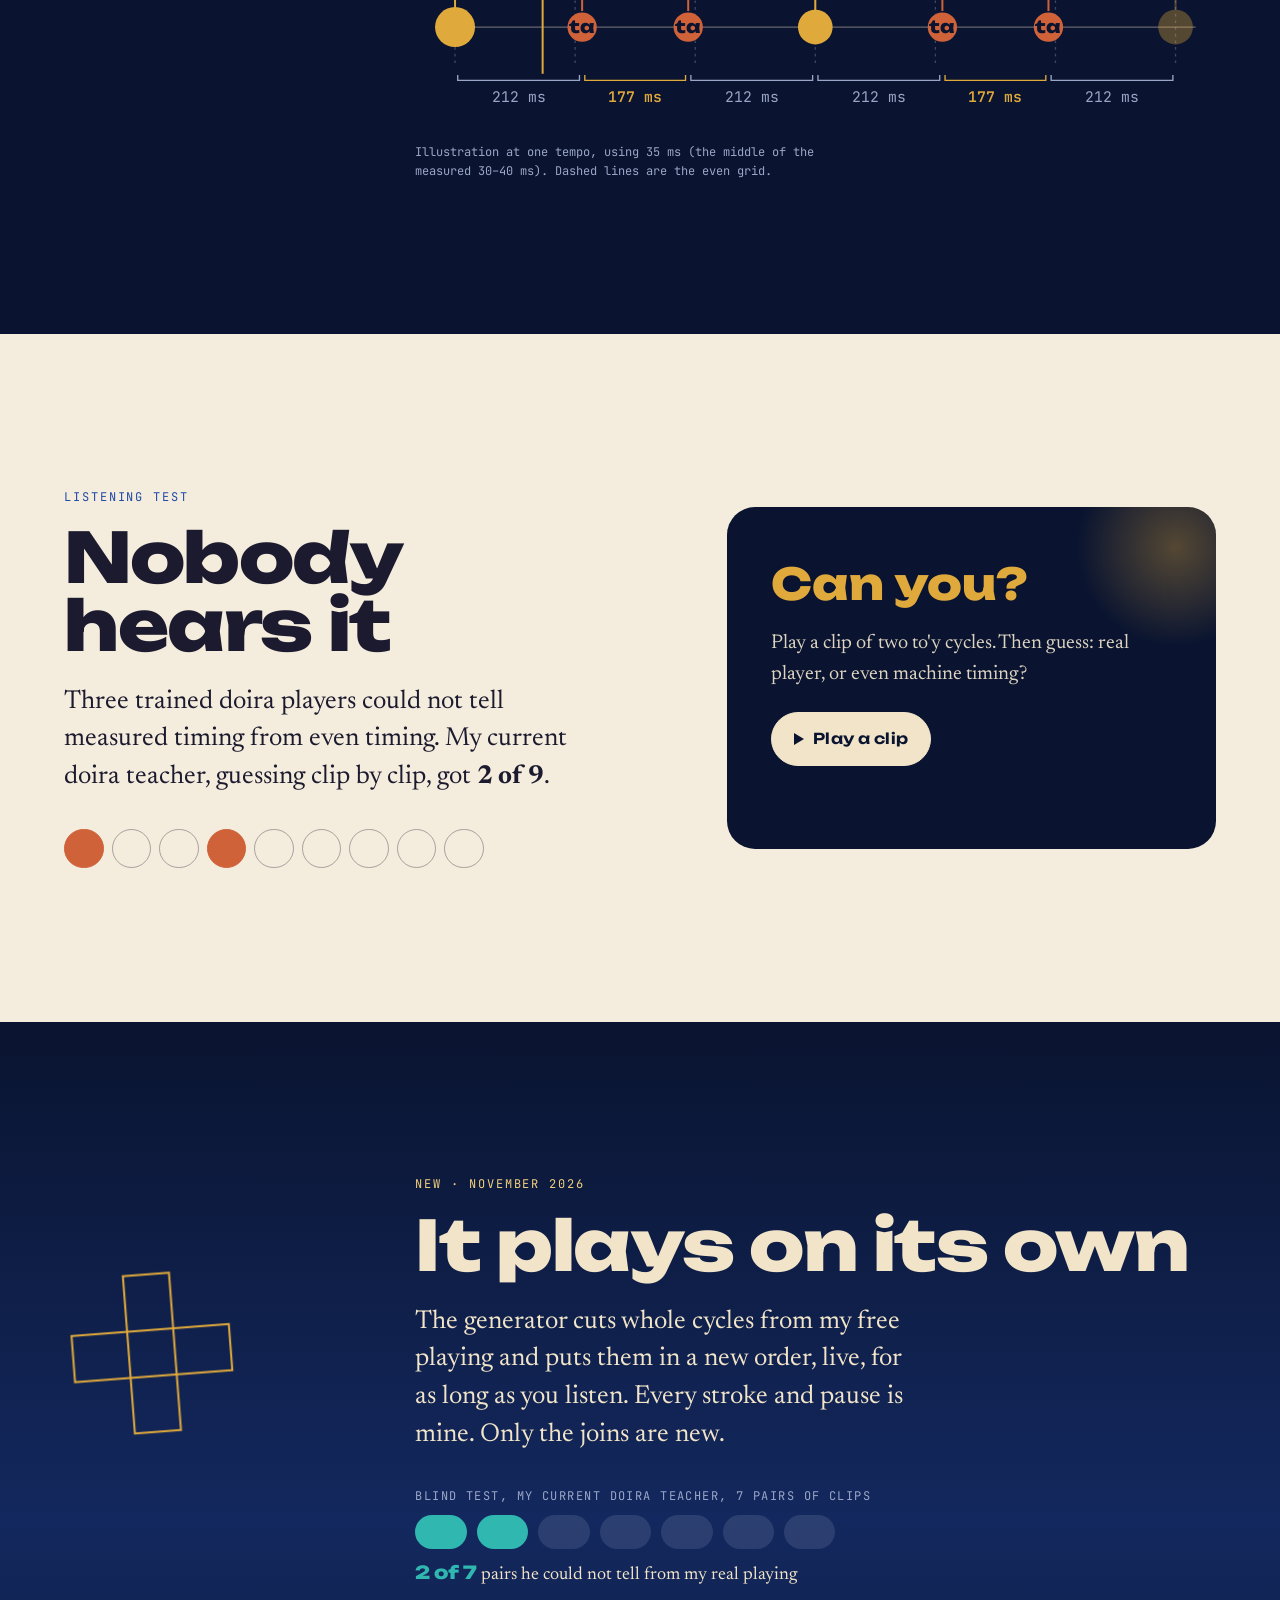
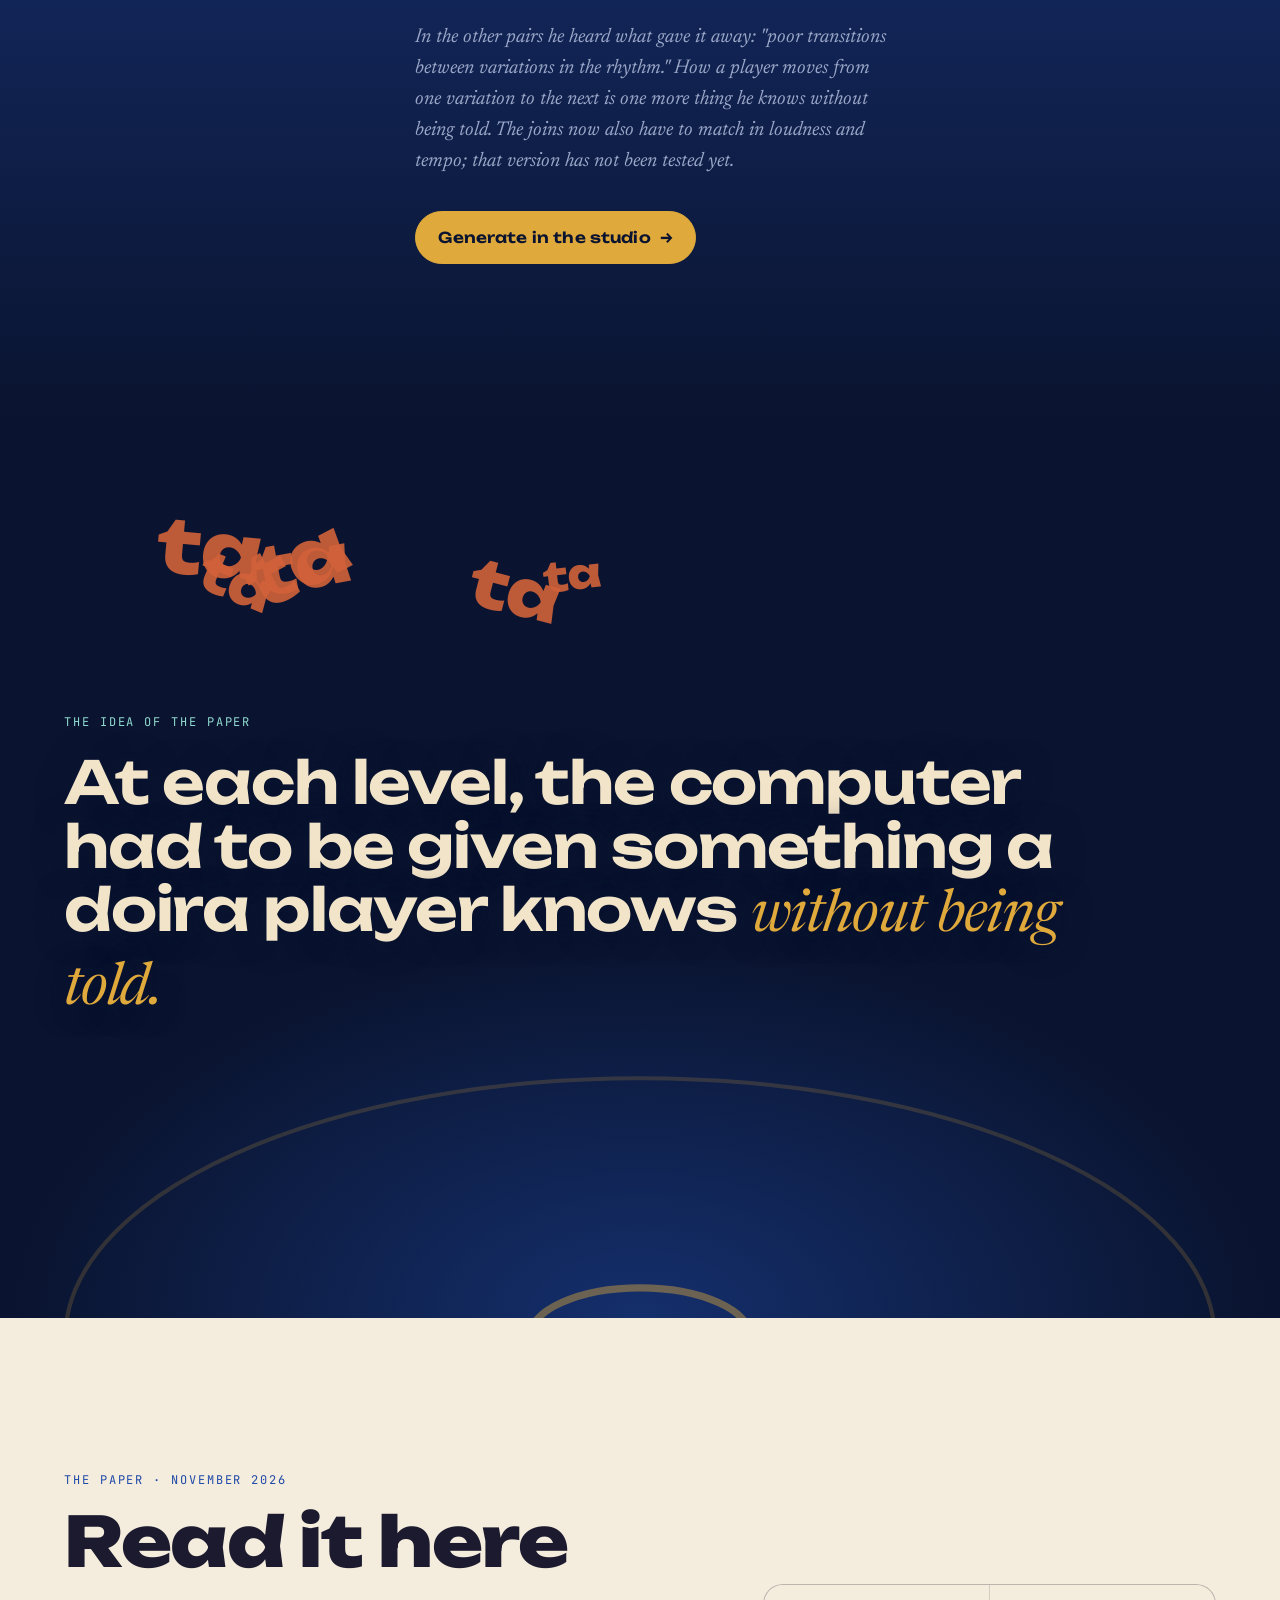
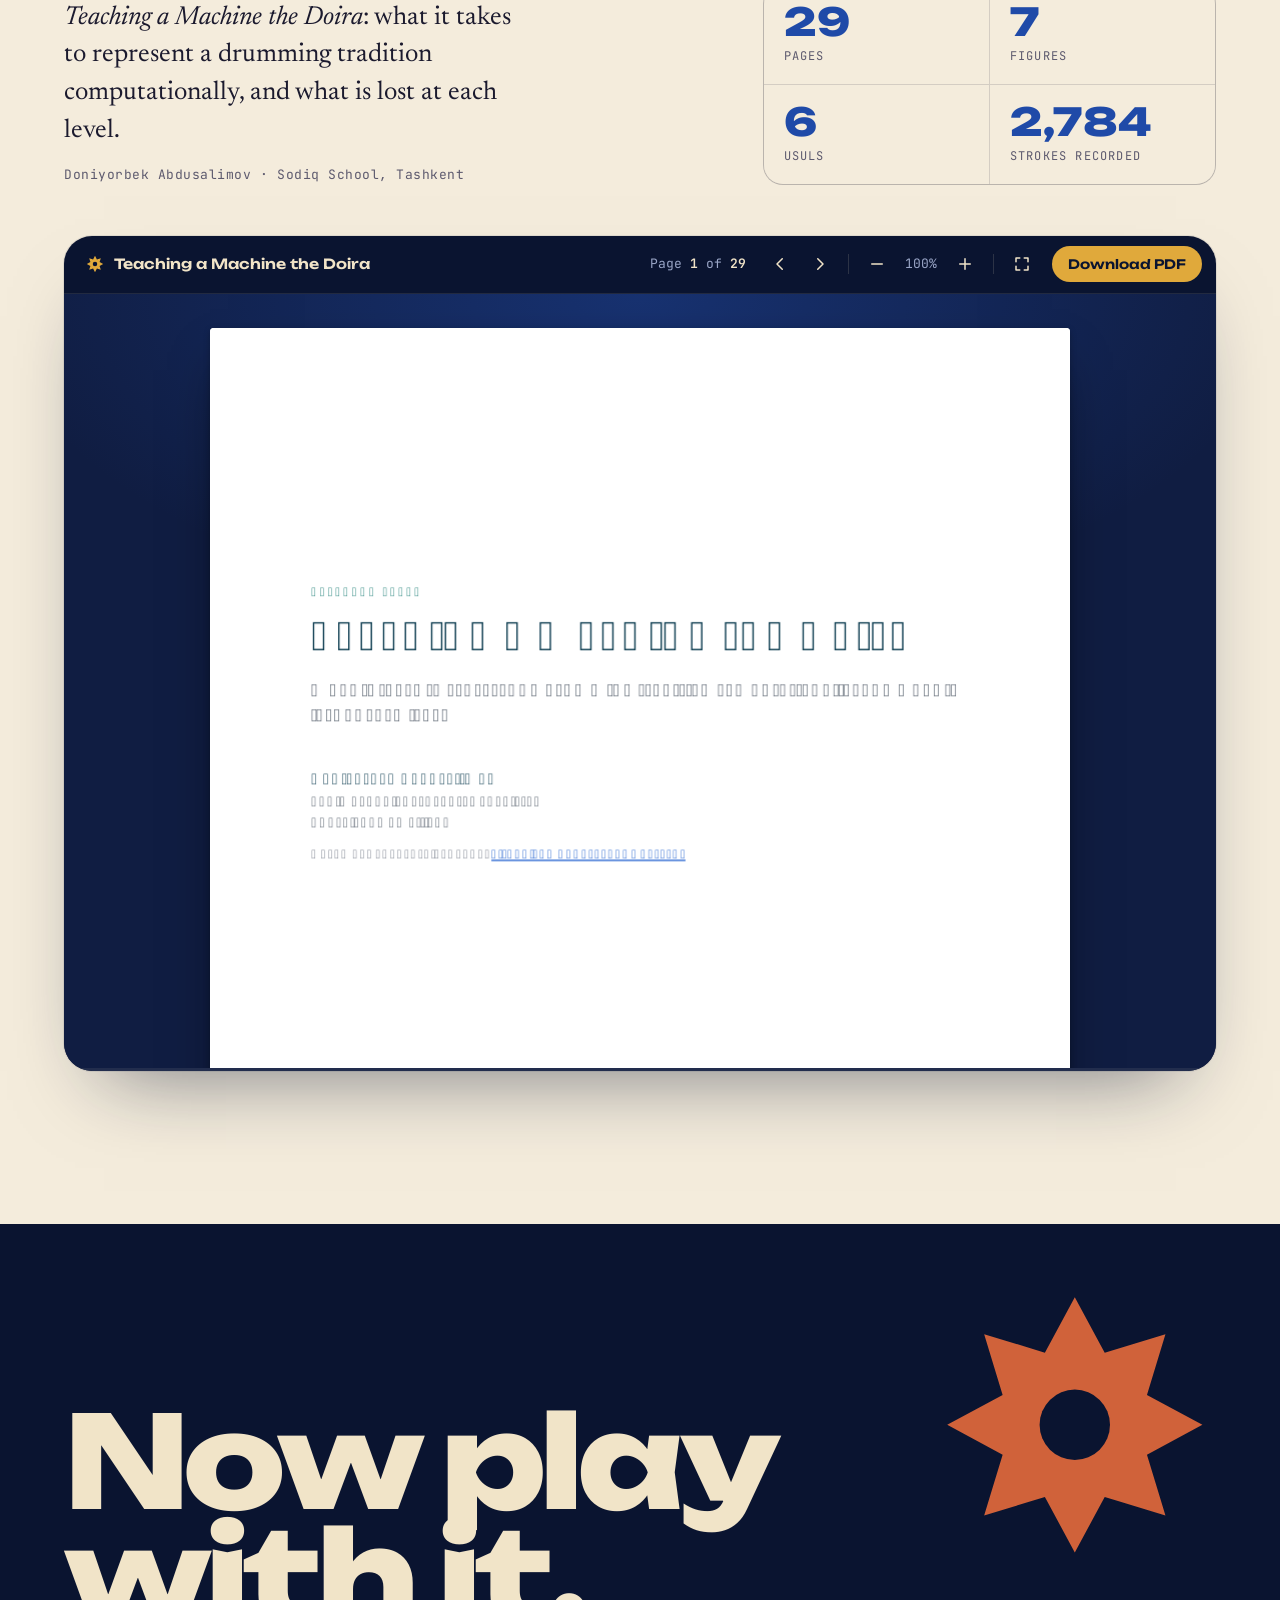
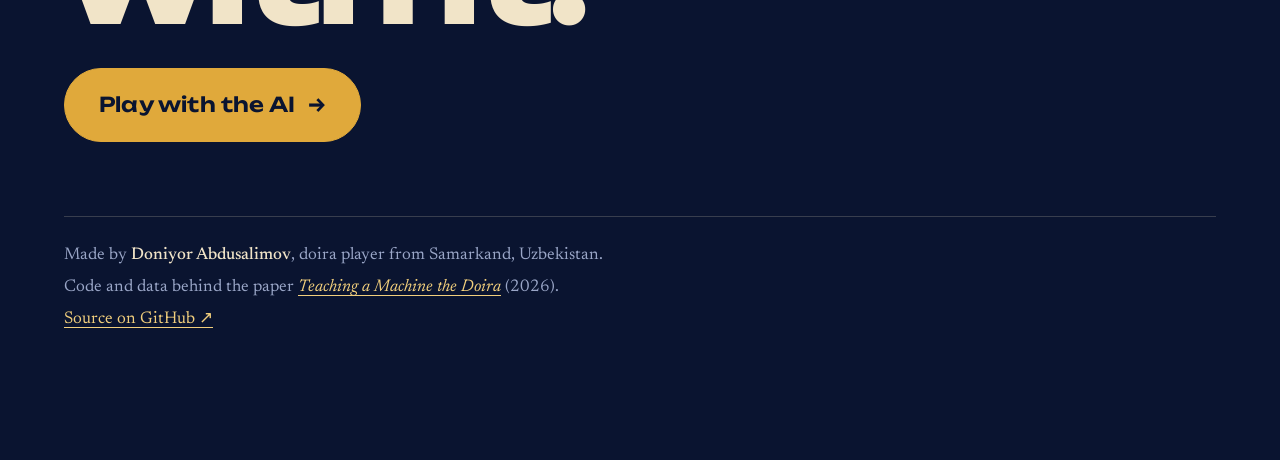
==== commit f896c143: "Fix paper page counter and Studio text" ====
--- a/doyra-ai-site/index.html
+++ b/doyra-ai-site/index.html
@@ -26,6 +26,7 @@
     <a href="#level-1">Levels</a>
     <a href="#listen">Listen</a>
     <a href="#generate">Generate</a>
+    <a href="#paper">Paper</a>
   </nav>
   <a class="btn btn-gold btn-sm" href="studio/index.html">Play with the AI</a>
 </header>
@@ -294,6 +295,51 @@
     </div>
   </section>
 
+  <!-- ============================== THE PAPER ============================== -->
+  <section class="read paper" id="paper" aria-labelledby="paper-title">
+    <div class="read-inner">
+      <div class="read-head">
+        <div class="read-copy">
+          <p class="eyebrow eyebrow-dark">The paper · November 2026</p>
+          <h2 id="paper-title" class="h2">Read it here</h2>
+          <p class="lede"><cite>Teaching a Machine the Doira</cite>: what it takes to represent a drumming tradition computationally, and what is lost at each level.</p>
+          <p class="read-byline">Doniyorbek Abdusalimov · Sodiq School, Tashkent</p>
+        </div>
+        <ul class="read-facts" aria-label="The paper in numbers">
+          <li><b>29</b><span>pages</span></li>
+          <li><b>7</b><span>figures</span></li>
+          <li><b>6</b><span>usuls</span></li>
+          <li><b>2,784</b><span>strokes recorded</span></li>
+        </ul>
+      </div>
+
+      <div class="reader" id="reader" data-src="paper/Teaching_a_Machine_the_Doira.pdf">
+        <div class="reader-bar">
+          <span class="reader-title"><svg viewBox="0 0 32 32" aria-hidden="true"><use href="#star8"/></svg>Teaching a Machine the Doira</span>
+          <span class="reader-count" aria-live="polite">Page <b data-r-page>1</b> of <b data-r-total>29</b></span>
+          <div class="reader-tools">
+            <button type="button" data-r="prev" aria-label="Previous page"><svg viewBox="0 0 24 24" aria-hidden="true"><path d="M15 5l-7 7 7 7"/></svg></button>
+            <button type="button" data-r="next" aria-label="Next page"><svg viewBox="0 0 24 24" aria-hidden="true"><path d="M9 5l7 7-7 7"/></svg></button>
+            <span class="reader-sep" aria-hidden="true"></span>
+            <button type="button" data-r="out" aria-label="Zoom out"><svg viewBox="0 0 24 24" aria-hidden="true"><path d="M5 12h14"/></svg></button>
+            <span class="reader-zoom" data-r-zoom>100%</span>
+            <button type="button" data-r="in" aria-label="Zoom in"><svg viewBox="0 0 24 24" aria-hidden="true"><path d="M5 12h14M12 5v14"/></svg></button>
+            <span class="reader-sep" aria-hidden="true"></span>
+            <button type="button" data-r="full" aria-label="Full screen"><svg viewBox="0 0 24 24" aria-hidden="true"><path d="M4 9V4h5M20 9V4h-5M4 15v5h5M20 15v5h-5"/></svg></button>
+            <a class="reader-dl" href="paper/Teaching_a_Machine_the_Doira.pdf" download>Download PDF</a>
+          </div>
+        </div>
+        <div class="reader-scroll" tabindex="0" aria-label="Paper pages">
+          <div class="reader-pages">
+            <div class="reader-wait"><span class="reader-spin" aria-hidden="true"></span>Opening the paper…</div>
+            <noscript><p class="reader-noscript"><a href="paper/Teaching_a_Machine_the_Doira.pdf">Open the paper (PDF)</a></p></noscript>
+          </div>
+        </div>
+        <div class="reader-progress" aria-hidden="true"><i></i></div>
+      </div>
+    </div>
+  </section>
+
   <!-- ============================== END ============================== -->
   <section class="finale" aria-labelledby="finale-title">
     <svg class="finale-star" viewBox="0 0 32 32" aria-hidden="true"><use href="#star8"/></svg>
@@ -302,7 +348,7 @@
 
     <div class="credit">
       <p>Made by <b>Doniyor Abdusalimov</b>, doira player from Samarkand, Uzbekistan.</p>
-      <p>Code and data behind the paper <cite>Teaching a Machine the Doira</cite> (2026).</p>
+      <p>Code and data behind the paper <a class="link" href="#paper"><cite>Teaching a Machine the Doira</cite></a> (2026).</p>
       <p><a class="link" href="https://github.com/d0n7kabd/Doyra-AI">Source on GitHub ↗</a></p>
     </div>
   </section>
@@ -327,5 +373,6 @@
 </svg>
 
 <script src="script.js"></script>
+<script src="paper.js" defer></script>
 </body>
 </html>
--- a/doyra-ai-site/style.css
+++ b/doyra-ai-site/style.css
@@ -650,3 +650,120 @@
 .ticks-7 { grid-template-columns: repeat(7, minmax(0, 1fr)); gap: 10px; max-width: 420px; }
 .ticks-7 i { height: 34px; border-radius: 999px; }
 .gen-cta { margin-top: 34px; }
+
+/* ---------- the paper, read on the page ---------- */
+.read { padding: clamp(90px, 12vw, 170px) var(--gutter); }
+.read-inner { max-width: var(--maxw); margin: 0 auto; }
+.read-head {
+  display: grid; grid-template-columns: minmax(0, 7fr) minmax(0, 5fr);
+  gap: clamp(28px, 5vw, 80px); align-items: end; margin-bottom: clamp(32px, 4vw, 52px);
+}
+.read-copy .lede { max-width: 30ch; margin-bottom: 14px; }
+.read-copy cite { font-style: italic; }
+.read-byline { font-family: var(--f-mono); font-size: 13px; letter-spacing: .04em; color: var(--muted-dark); margin: 0; }
+.read-facts {
+  list-style: none; margin: 0; padding: 0;
+  display: grid; grid-template-columns: repeat(2, minmax(0, 1fr)); gap: 1px;
+  background: rgba(27,26,46,.14); border: 1px solid rgba(27,26,46,.14); border-radius: 20px; overflow: hidden;
+}
+.read-facts li { background: var(--paper); padding: 18px 20px; }
+.read-facts b { display: block; font-family: var(--f-display); font-weight: 800; font-size: clamp(28px, 3vw, 40px); line-height: 1; color: var(--lapis); }
+.read-facts span { display: block; margin-top: 6px; font-family: var(--f-mono); font-size: 12px; text-transform: uppercase; letter-spacing: .1em; color: var(--muted-dark); }
+
+.reader {
+  --bar-h: 58px;
+  position: relative;
+  background: var(--ink); color: var(--skin);
+  border-radius: 28px; overflow: hidden;
+  box-shadow: 0 40px 80px -40px rgba(10,20,48,.55), 0 0 0 1px rgba(10,20,48,.08);
+  isolation: isolate;
+}
+.reader::before { /* lapis glow behind the pages */
+  content: ""; position: absolute; inset: var(--bar-h) 0 0; z-index: -1; pointer-events: none;
+  background: radial-gradient(80% 60% at 50% 0%, rgba(31,74,168,.45), transparent 70%), var(--ink-2);
+}
+.reader-bar {
+  height: var(--bar-h); display: flex; align-items: center; gap: 16px;
+  padding: 0 14px 0 22px; border-bottom: 1px solid rgba(241,228,200,.1);
+  font-family: var(--f-mono); font-size: 13px;
+}
+.reader-title { display: flex; align-items: center; gap: 10px; font-family: var(--f-display); font-weight: 600; font-size: 14px; white-space: nowrap; overflow: hidden; text-overflow: ellipsis; min-width: 0; }
+.reader-title svg { flex: none; width: 18px; height: 18px; color: var(--gold); --star-core: var(--ink); }
+.reader-count { margin-left: auto; color: var(--muted); white-space: nowrap; }
+.reader-count b { color: var(--skin); font-weight: 600; font-variant-numeric: tabular-nums; }
+.reader-tools { display: flex; align-items: center; gap: 4px; }
+.reader-tools button {
+  width: 36px; height: 36px; border-radius: 50%; display: grid; place-items: center;
+  background: none; border: 0; color: var(--skin); cursor: pointer; transition: background .2s, color .2s;
+}
+.reader-tools button:hover { background: rgba(241,228,200,.1); color: var(--gold-soft); }
+.reader-tools button:focus-visible, .reader-dl:focus-visible, .reader-scroll:focus-visible { outline: 2px solid var(--gold); outline-offset: 2px; }
+.reader-tools svg { width: 18px; height: 18px; fill: none; stroke: currentColor; stroke-width: 2; stroke-linecap: round; stroke-linejoin: round; }
+.reader-zoom { min-width: 44px; text-align: center; color: var(--muted); font-variant-numeric: tabular-nums; }
+.reader-sep { width: 1px; height: 20px; background: rgba(241,228,200,.15); margin: 0 6px; }
+.reader-dl {
+  margin-left: 8px; padding: 8px 16px; border-radius: 999px; white-space: nowrap;
+  background: var(--gold); color: var(--ink); text-decoration: none; font-family: var(--f-display); font-weight: 600; font-size: 13px;
+  transition: box-shadow .2s, transform .2s;
+}
+.reader-dl:hover { box-shadow: 0 8px 24px -8px rgba(224,169,59,.7); transform: translateY(-1px); }
+
+.reader-scroll {
+  position: relative; height: min(86vh, 1100px); overflow: auto; overscroll-behavior: contain;
+  scrollbar-width: thin; scrollbar-color: rgba(241,228,200,.25) transparent;
+}
+.reader-pages { display: flex; flex-direction: column; align-items: center; gap: 26px; padding: 34px; min-width: min-content; }
+.reader-page {
+  position: relative; flex: none; background: #fff; border-radius: 4px; overflow: hidden;
+  box-shadow: 0 1px 0 rgba(255,255,255,.4) inset, 0 24px 50px -18px rgba(0,0,0,.65), 0 2px 6px rgba(0,0,0,.25);
+}
+.reader-page::before { /* soft shimmer while a page is drawn */
+  content: ""; position: absolute; inset: 0;
+  background: linear-gradient(100deg, #f6f1e6 30%, #fffdf8 50%, #f6f1e6 70%) 0 0 / 300% 100%;
+  animation: reader-shimmer 1.4s linear infinite;
+}
+.reader-page.drawn::before { display: none; }
+.reader-page canvas { position: relative; display: block; width: 100%; height: 100%; }
+.reader-page-n { position: absolute; z-index: 1; left: 50%; top: 50%; transform: translate(-50%, -50%); font-family: var(--f-display); font-weight: 800; font-size: 64px; color: rgba(31,74,168,.12); }
+@keyframes reader-shimmer { to { background-position: -300% 0; } }
+
+.reader-wait { display: flex; align-items: center; gap: 12px; padding: 120px 0; color: var(--muted); font-family: var(--f-mono); font-size: 13px; }
+.reader-spin { width: 22px; height: 22px; border-radius: 50%; border: 2px solid rgba(241,228,200,.2); border-top-color: var(--gold); animation: reader-spin .9s linear infinite; }
+@keyframes reader-spin { to { transform: rotate(360deg); } }
+.reader-noscript a, .reader-noscript { color: var(--gold-soft); }
+
+.reader-progress { height: 3px; background: rgba(241,228,200,.08); }
+.reader-progress i { display: block; height: 100%; background: linear-gradient(90deg, var(--gold), var(--clay)); transform: scaleX(0); transform-origin: left; transition: transform .15s linear; }
+
+.reader.is-fallback .reader-tools button, .reader.is-fallback .reader-zoom, .reader.is-fallback .reader-sep, .reader.is-fallback .reader-count { display: none; }
+.reader-frame { width: 100%; height: calc(min(86vh, 1100px) - 68px); border: 0; border-radius: 6px; background: #fff; }
+
+/* full screen: the real API, or a fixed overlay where there is none */
+.reader.is-fs, .reader.is-full { border-radius: 0; display: flex; flex-direction: column; height: 100vh; height: 100svh; }
+.reader.is-full { position: fixed; inset: 0; z-index: 100; }
+.reader.is-fs .reader-scroll, .reader.is-full .reader-scroll { flex: 1; height: auto; min-height: 0; }
+.reader.is-fs .reader-frame, .reader.is-full .reader-frame { height: calc(100svh - 120px); }
+body.reader-open { overflow: hidden; }
+
+@media (max-width: 900px) {
+  .read-head { grid-template-columns: minmax(0, 1fr); align-items: start; }
+  .read-facts { grid-template-columns: repeat(4, minmax(0, 1fr)); }
+  .read-facts li { padding: 14px 12px; }
+}
+@media (max-width: 760px) {
+  .reader { --bar-h: auto; border-radius: 20px; }
+  .reader::before { inset: 0; }
+  .reader-bar { flex-wrap: wrap; height: auto; padding: 12px 10px 10px 16px; row-gap: 8px; }
+  .reader-title { flex: 1 1 100%; }
+  .reader-count { margin-left: 0; }
+  .reader-tools { margin-left: auto; }
+  .reader-tools button { width: 32px; height: 32px; }
+  .reader-zoom, .reader-sep { display: none; }
+  .reader-dl { padding: 7px 12px; margin-left: 4px; }
+  .reader-pages { padding: 16px 12px; gap: 14px; }
+  .reader-scroll { height: 78svh; }
+  .read-facts { grid-template-columns: repeat(2, minmax(0, 1fr)); }
+}
+@media (prefers-reduced-motion: reduce) {
+  .reader-page::before, .reader-spin { animation: none; }
+}
